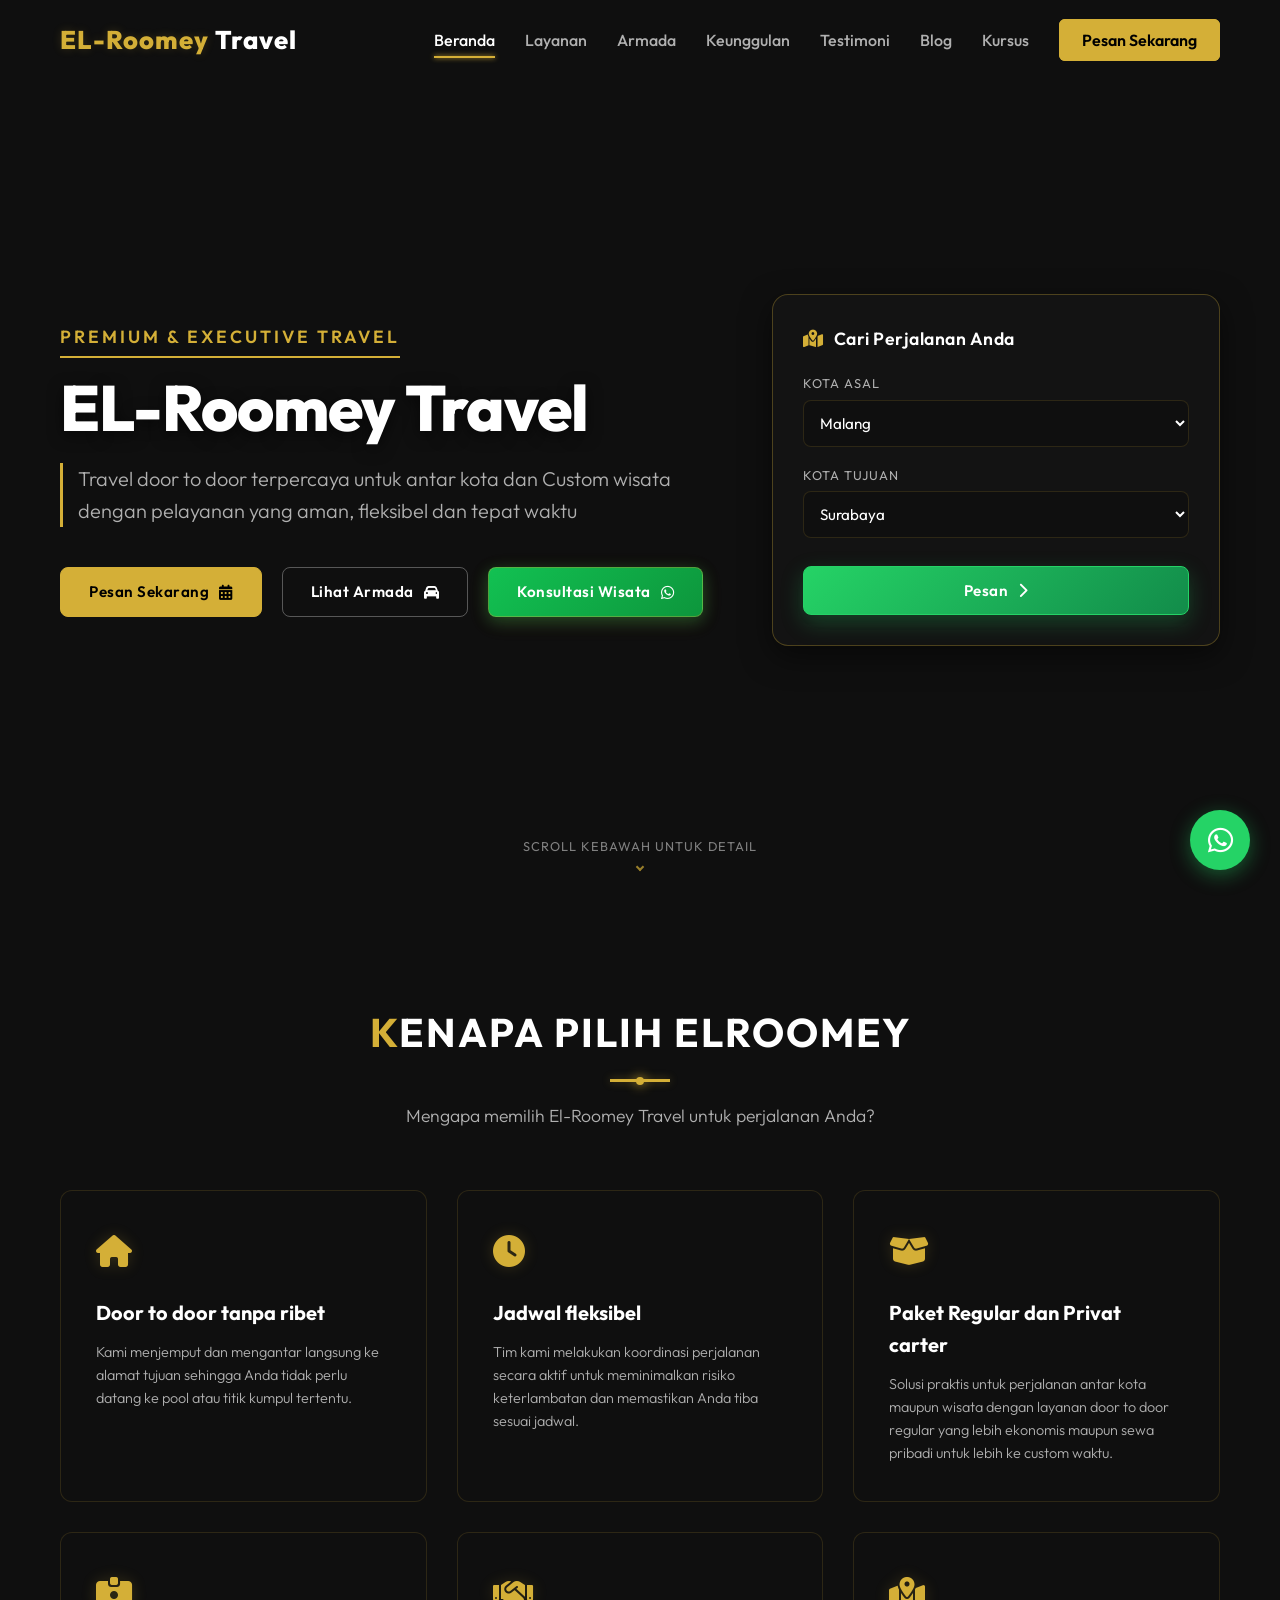
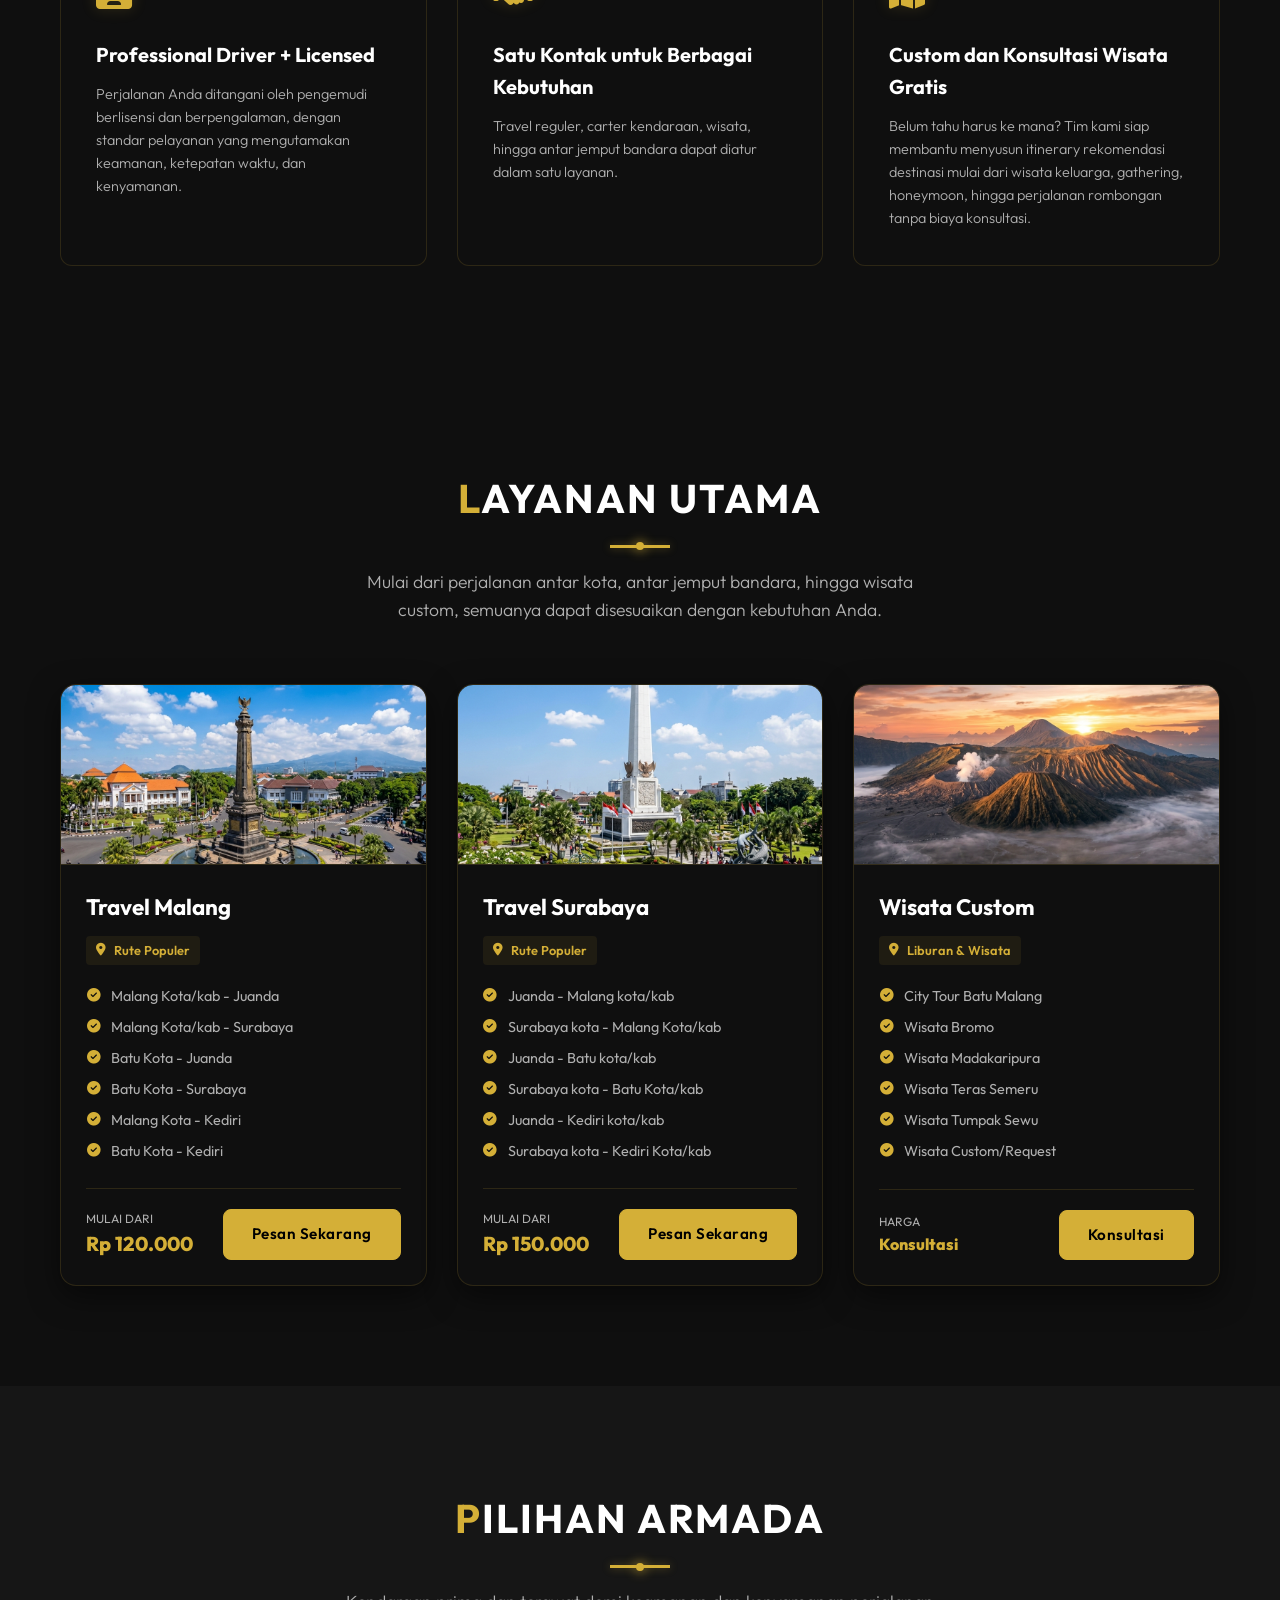
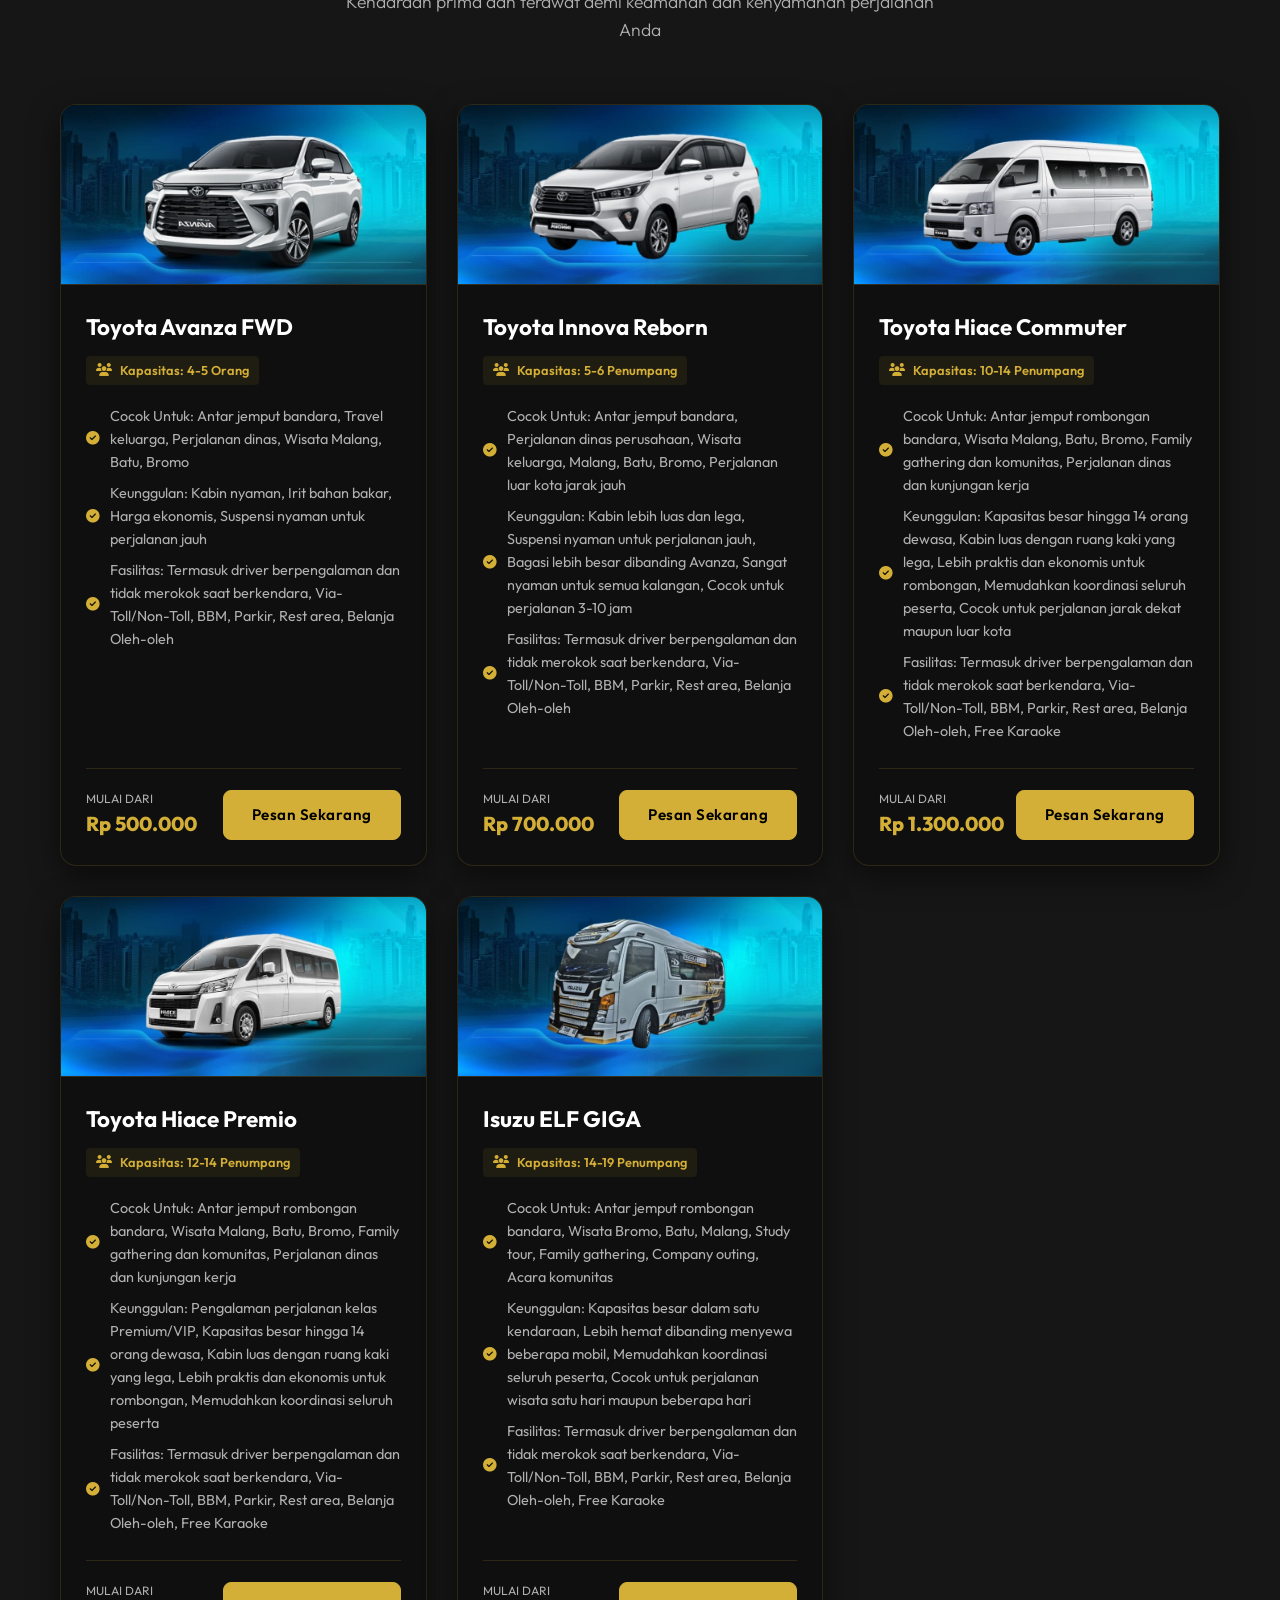
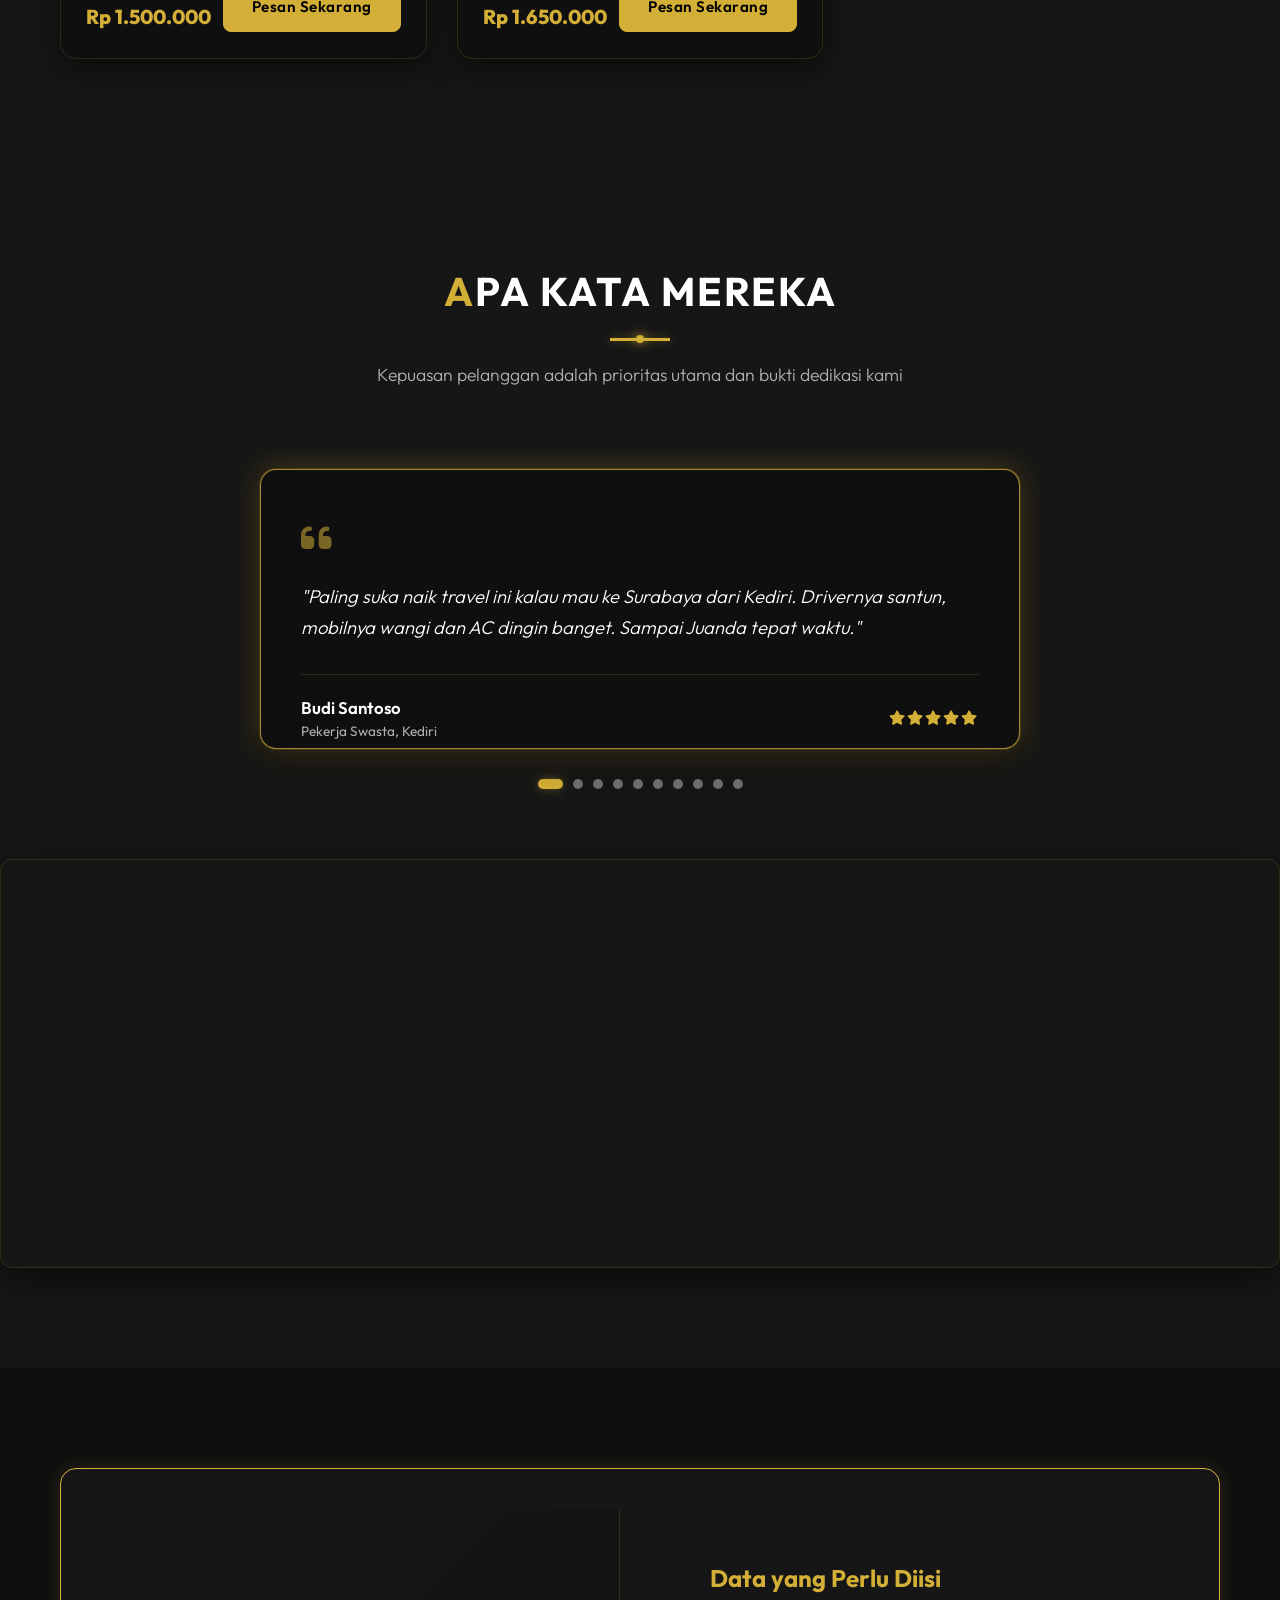
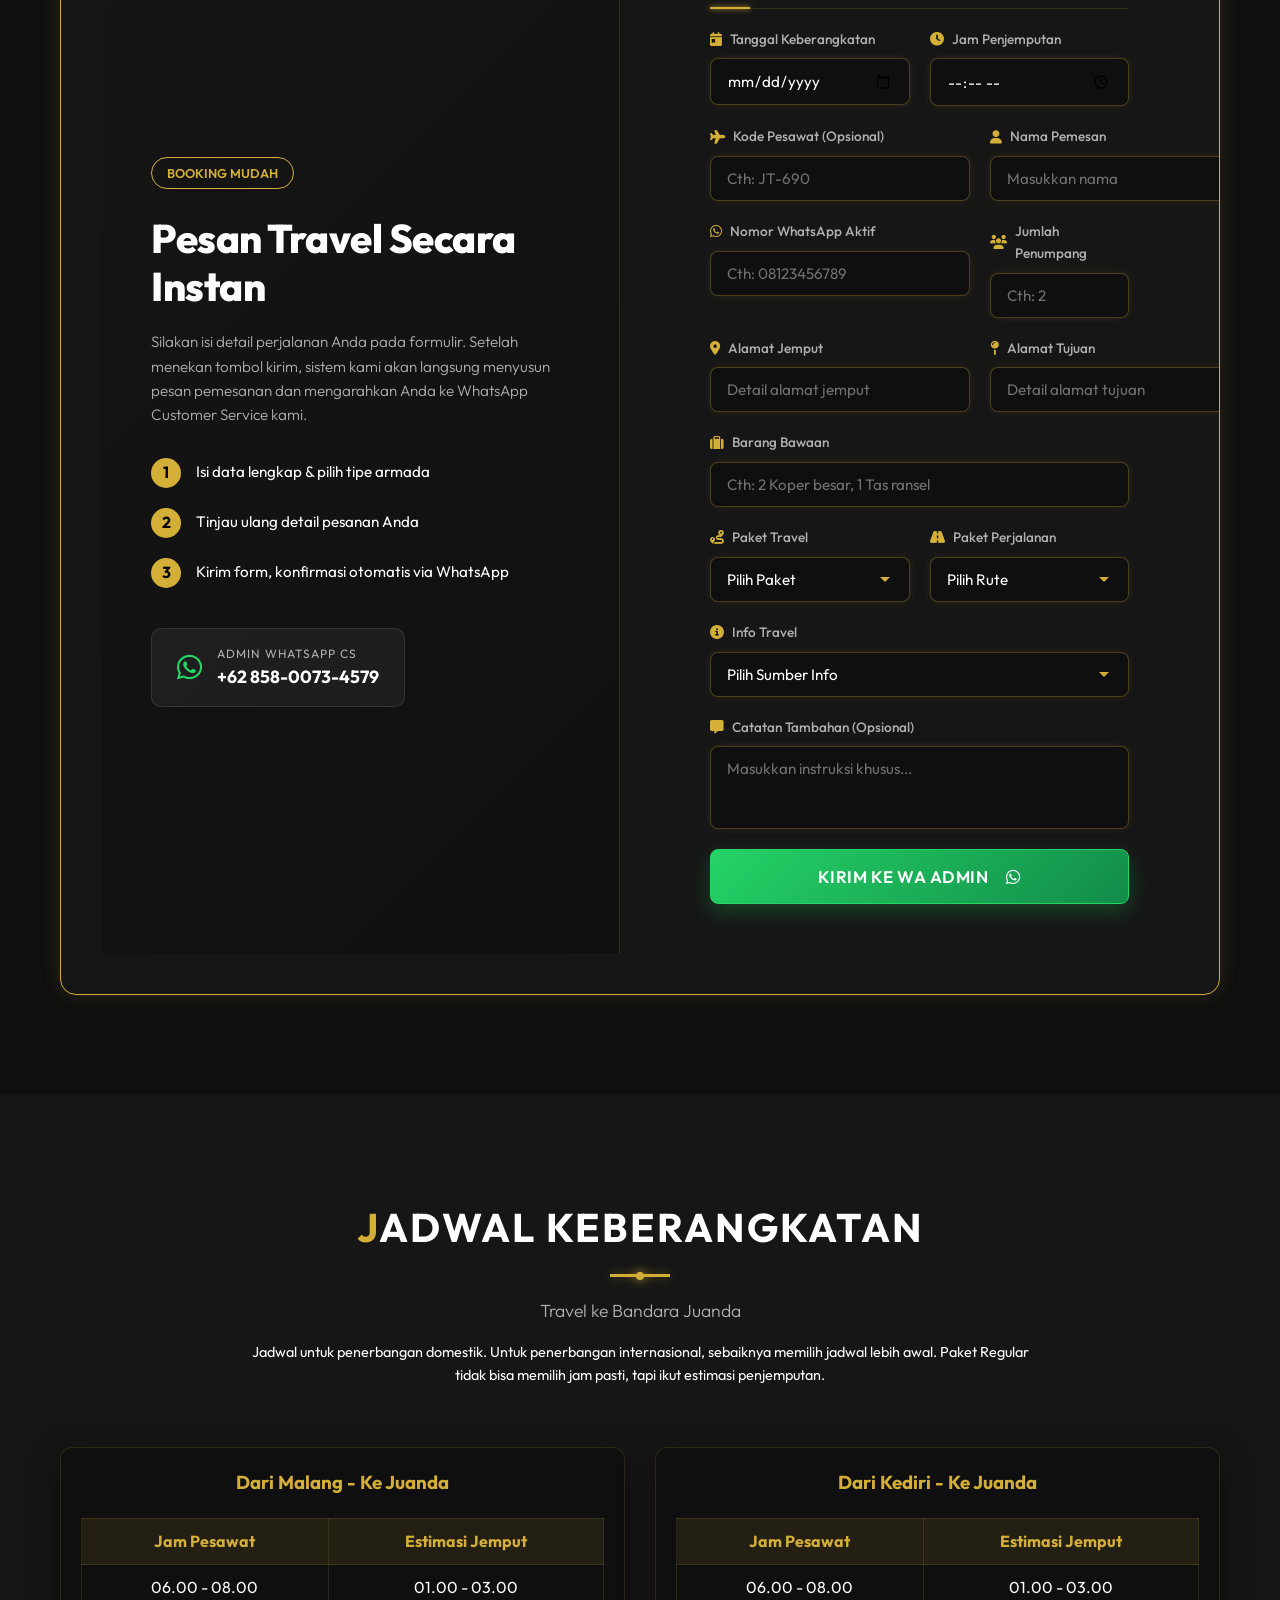
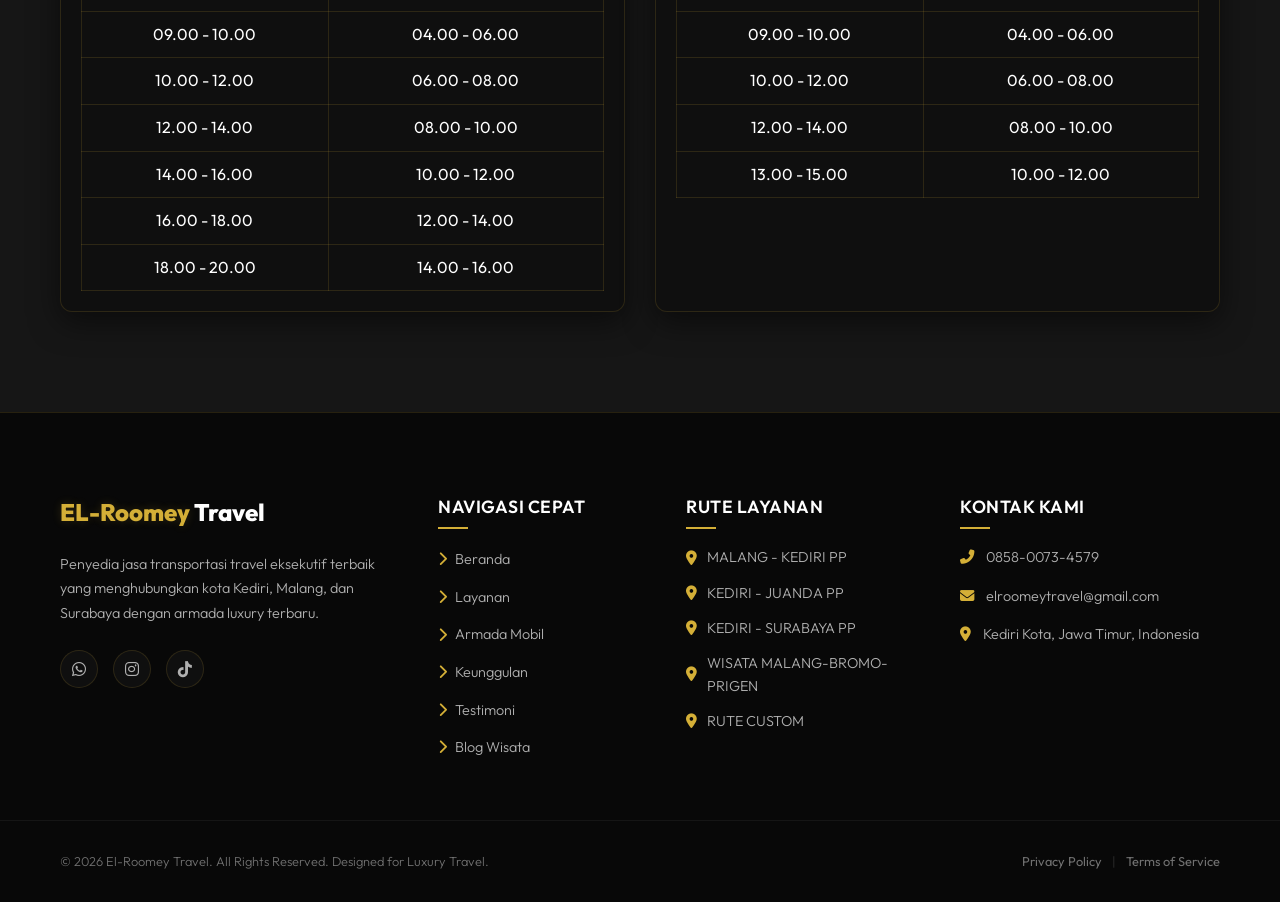
==== index.html @ a8b6bea2 "initial commit" ====
<!DOCTYPE html>
<html lang="id">
<head>
    <meta charset="UTF-8">
    <meta name="viewport" content="width=device-width, initial-scale=1.0">
    <title>El-Roomeny Travel - Agen Travel Premium Kediri, Malang, Surabaya</title>
    
    <!-- Meta SEO -->
    <meta name="description" content="ElRoomeny Travel menyediakan layanan travel eksekutif premium untuk rute Kediri, Malang, dan Surabaya. Armada bersih, driver ramah, tepat waktu, dan harga terjangkau.">
    <meta name="keywords" content="elroomeny travel, travel kediri malang, travel kediri surabaya, travel surabaya kediri, travel malang kediri, travel premium kediri, travel murah kediri">
    <meta name="author" content="ElRoomeny Travel">
    
    <!-- Open Graph for Social Media -->
    <meta property="og:title" content="ElRoomeny Travel - Travel Eksekutif Kediri • Malang • Surabaya">
    <meta property="og:description" content="Perjalanan nyaman dengan armada modern (Hiace, Innova, Avanza, Elf) bersama ElRoomeny Travel. Pesan tiket Anda sekarang secara instan via WhatsApp.">
    <meta property="og:image" content="assets/hero-bg.png">
    <meta property="og:type" content="website">

    <!-- Favicon -->
    <link rel="icon" type="image/jpeg" href="assets/Elroomey.jpg">

    <!-- Google Fonts: Outfit (Clean, Luxury, Geometric) -->
    <link rel="preconnect" href="https://fonts.googleapis.com">
    <link rel="preconnect" href="https://fonts.gstatic.com" crossorigin>
    <link href="https://fonts.googleapis.com/css2?family=Outfit:wght@300;400;500;600;700;800&display=swap" rel="stylesheet">

    <!-- Font Awesome Icons -->
    <link rel="stylesheet" href="https://cdnjs.cloudflare.com/ajax/libs/font-awesome/6.4.0/css/all.min.css">

    <!-- Stylesheets -->
    <link rel="stylesheet" href="style.css?v=20260602">
</head>
<body>

    <!-- NAVBAR -->
    <header class="navbar-header" id="navbar">
        <div class="container navbar-container">
            <a href="#" class="nav-logo" id="navLogo">
                <span class="logo-accent">EL-Roomey</span> <span class="logo-light">Travel</span>
            </a>
            
            <nav class="nav-menu" id="navMenu">
                <ul>
                    <li><a href="#beranda" class="nav-link active">Beranda</a></li>
                    <li><a href="#layanan" class="nav-link">Layanan</a></li>
                    <li><a href="#armada" class="nav-link">Armada</a></li>
                    <li><a href="#keunggulan" class="nav-link">Keunggulan</a></li>
                    <li><a href="#testimoni" class="nav-link">Testimoni</a></li>
                    <li><a href="blog.html" class="nav-link">Blog</a></li>
                    <li><a href="Kursus.html" class="nav-link">Kursus</a></li>
                    <li><a href="#pesan" class="btn-booking-nav">Pesan Sekarang</a></li>
                </ul>
            </nav>

            <button class="hamburger-btn" id="hamburgerBtn" aria-label="Toggle Menu">
                <span class="bar"></span>
                <span class="bar"></span>
                <span class="bar"></span>
            </button>
        </div>
    </header>

    <!-- HERO SECTION -->
    <section class="hero-section" id="beranda" style="background-image: linear-gradient(rgba(15, 15, 15, 0.75), rgba(15, 15, 15, 0.95)), url('assets/hero-bg.png');">
        <div class="container hero-container">
            <div class="hero-content">
                <h2 class="hero-tagline reveal-item">Premium & Executive Travel</h2>
                <h1 class="hero-title reveal-item">EL-Roomey Travel</h1>
                <p class="hero-subtitle reveal-item">Travel door to door terpercaya untuk antar kota dan Custom wisata dengan pelayanan yang aman, fleksibel dan tepat waktu </p>
                <div class="hero-buttons reveal-item">
                    <a href="#pesan" class="btn btn-gold btn-glow">Pesan Sekarang <i class="fas fa-calendar-alt"></i></a>
                    <a href="#armada" class="btn btn-outline">Lihat Armada <i class="fas fa-car"></i></a>
                    <a href="https://wa.me/6285800734579?text=Halo%20El-Roomey%20Travel,%20saya%20ingin%20konsultasi%20mengenai%20rencana%20perjalanan/wisata." target="_blank" class="btn btn-whatsapp-consult">Konsultasi Wisata <i class="fab fa-whatsapp"></i></a>
                </div>
            </div>
            
            <!-- Quick Booking Card for Luxury Look & Quick Action -->
            <div class="hero-quick-card reveal-item">
                <div class="quick-card-title">
                    <i class="fas fa-map-marked-alt text-gold"></i>
                    <span>Cari Perjalanan Anda</span>
                </div>
                <div class="quick-card-grid">
                    <div class="quick-field">
                        <label for="quickAsal">Kota Asal</label>
                        <select id="quickAsal" class="quick-input">
                            <option value="Kediri">Malang</option>
                            <option value="Surabaya">Surabaya</option>
                            <option value="Malang">Kediri</option>
                        </select>
                    </div>
                    <div class="quick-field">
                        <label for="quickTujuan">Kota Tujuan</label>
                        <select id="quickTujuan" class="quick-input">
                            <option value="Surabaya">Surabaya</option>
                            <option value="Kediri">Kediri</option>
                            <option value="Malang">Malang</option>
                        </select>
                    </div>
                    <button type="button" id="quickSearchBtn" class="btn btn-gold quick-btn">
                        <span>Pesan</span>
                        <i class="fas fa-chevron-right"></i>
                    </button>
                </div>
            </div>
        </div>
        <div class="hero-scroll-down">
            <span>Scroll kebawah untuk detail</span>
            <div class="scroll-arrow"></div>
        </div>
    </section>

    <!-- SECTION KENAPA PILIH ELROOMEY -->
    <section class="features-section section-padding" id="keunggulan">
        <div class="container">
            <div class="section-header">
                <h2 class="section-title">Kenapa Pilih Elroomey</h2>
                <div class="section-divider"></div>
                <p class="section-subtitle">Mengapa memilih El-Roomey Travel untuk perjalanan Anda?</p>
            </div>

            <div class="features-grid">
                <!-- Feature 1 -->
                <div class="feature-card reveal-item">
                    <div class="feature-icon">
                        <i class="fas fa-home"></i>
                    </div>
                    <h3 class="feature-title">Door to door tanpa ribet</h3>
                    <p class="feature-desc">Kami menjemput dan mengantar langsung ke alamat tujuan sehingga Anda tidak perlu datang ke pool atau titik kumpul tertentu.</p>
                </div>
                <!-- Feature 2 -->
                <div class="feature-card reveal-item">
                    <div class="feature-icon">
                        <i class="fas fa-clock"></i>
                    </div>
                    <h3 class="feature-title">Jadwal fleksibel</h3>
                    <p class="feature-desc">Tim kami melakukan koordinasi perjalanan secara aktif untuk meminimalkan risiko keterlambatan dan memastikan Anda tiba sesuai jadwal.</p>
                </div>
                <!-- Feature 3 -->
                <div class="feature-card reveal-item">
                    <div class="feature-icon">
                        <i class="fas fa-box-open"></i>
                    </div>
                    <h3 class="feature-title">Paket Regular dan Privat carter</h3>
                    <p class="feature-desc">Solusi praktis untuk perjalanan antar kota maupun wisata dengan layanan door to door regular yang lebih ekonomis maupun sewa pribadi untuk lebih ke custom waktu.</p>
                </div>
                <!-- Feature 4 -->
                <div class="feature-card reveal-item">
                    <div class="feature-icon">
                        <i class="fas fa-id-card-alt"></i>
                    </div>
                    <h3 class="feature-title">Professional Driver + Licensed</h3>
                    <p class="feature-desc">Perjalanan Anda ditangani oleh pengemudi berlisensi dan berpengalaman, dengan standar pelayanan yang mengutamakan keamanan, ketepatan waktu, dan kenyamanan.</p>
                </div>
                <!-- Feature 5 -->
                <div class="feature-card reveal-item">
                    <div class="feature-icon">
                        <i class="fas fa-handshake"></i>
                    </div>
                    <h3 class="feature-title">Satu Kontak untuk Berbagai Kebutuhan</h3>
                    <p class="feature-desc">Travel reguler, carter kendaraan, wisata, hingga antar jemput bandara dapat diatur dalam satu layanan.</p>
                </div>
                <!-- Feature 6 -->
                <div class="feature-card reveal-item">
                    <div class="feature-icon">
                        <i class="fas fa-map-marked-alt"></i>
                    </div>
                    <h3 class="feature-title">Custom dan Konsultasi Wisata Gratis</h3>
                    <p class="feature-desc">Belum tahu harus ke mana? Tim kami siap membantu menyusun itinerary rekomendasi destinasi mulai dari wisata keluarga, gathering, honeymoon, hingga perjalanan rombongan tanpa biaya konsultasi.</p>
                </div>
            </div>
        </div>
    </section>

    <!-- SECTION LAYANAN -->
    <section class="services-section section-padding" id="layanan">
        <div class="container">
            <div class="section-header">
                <h2 class="section-title">Layanan Utama</h2>
                <div class="section-divider"></div>
                <p class="section-subtitle">Mulai dari perjalanan antar kota, antar jemput bandara, hingga wisata custom, semuanya dapat disesuaikan dengan kebutuhan Anda.</p>
            </div>
            
            <div class="services-grid">
                <!-- Service Card 1 -->
                <div class="fleet-card reveal-item">
                    <div class="fleet-img-wrapper">
                        <img src="assets/tugu_malang.png" alt="Travel Malang" loading="lazy">
                    </div>
                    <div class="fleet-info">
                        <h3 class="fleet-name">Travel Malang</h3>
                        <span class="fleet-capacity">
                            <i class="fas fa-map-marker-alt"></i> Rute Populer
                        </span>
                        <div class="fleet-facilities">
                            <div class="facility-item"><i class="fas fa-check-circle"></i> <span>Malang Kota/kab - Juanda</span></div>
                            <div class="facility-item"><i class="fas fa-check-circle"></i> <span>Malang Kota/kab - Surabaya</span></div>
                            <div class="facility-item"><i class="fas fa-check-circle"></i> <span>Batu Kota - Juanda</span></div>
                            <div class="facility-item"><i class="fas fa-check-circle"></i> <span>Batu Kota - Surabaya</span></div>
                            <div class="facility-item"><i class="fas fa-check-circle"></i> <span>Malang Kota - Kediri</span></div>
                            <div class="facility-item"><i class="fas fa-check-circle"></i> <span>Batu Kota - Kediri</span></div>
                        </div>
                        <div class="fleet-footer">
                            <div class="fleet-price-box">
                                <span class="price-label">Mulai Dari</span>
                                <span class="fleet-price">Rp 120.000</span>
                            </div>
                            <a href="#pesan" onclick="selectRoute('Malang', 'Tujuan')" class="btn btn-gold btn-glow">Pesan Sekarang</a>
                        </div>
                    </div>
                </div>

                <!-- Service Card 2 -->
                <div class="fleet-card reveal-item">
                    <div class="fleet-img-wrapper">
                        <img src="assets/tugu_surabaya.png" alt="Travel Surabaya" loading="lazy">
                    </div>
                    <div class="fleet-info">
                        <h3 class="fleet-name">Travel Surabaya</h3>
                        <span class="fleet-capacity">
                            <i class="fas fa-map-marker-alt"></i> Rute Populer
                        </span>
                        <div class="fleet-facilities">
                            <div class="facility-item"><i class="fas fa-check-circle"></i> <span>Juanda - Malang kota/kab</span></div>
                            <div class="facility-item"><i class="fas fa-check-circle"></i> <span>Surabaya kota - Malang Kota/kab</span></div>
                            <div class="facility-item"><i class="fas fa-check-circle"></i> <span>Juanda - Batu kota/kab</span></div>
                            <div class="facility-item"><i class="fas fa-check-circle"></i> <span>Surabaya kota - Batu Kota/kab</span></div>
                            <div class="facility-item"><i class="fas fa-check-circle"></i> <span>Juanda - Kediri kota/kab</span></div>
                            <div class="facility-item"><i class="fas fa-check-circle"></i> <span>Surabaya kota - Kediri Kota/kab</span></div>
                        </div>
                        <div class="fleet-footer">
                            <div class="fleet-price-box">
                                <span class="price-label">Mulai Dari</span>
                                <span class="fleet-price">Rp 150.000</span>
                            </div>
                            <a href="#pesan" onclick="selectRoute('Surabaya', 'Tujuan')" class="btn btn-gold btn-glow">Pesan Sekarang</a>
                        </div>
                    </div>
                </div>

               
                <!-- Service Card 4 -->
                <div class="fleet-card reveal-item">
                    <div class="fleet-img-wrapper">
                        <img src="assets/bromo_wisata.png" alt="Wisata Custom" loading="lazy">
                    </div>
                    <div class="fleet-info">
                        <h3 class="fleet-name">Wisata Custom</h3>
                        <span class="fleet-capacity">
                            <i class="fas fa-map-marker-alt"></i> Liburan & Wisata
                        </span>
                        <div class="fleet-facilities">
                            <div class="facility-item"><i class="fas fa-check-circle"></i> <span>City Tour Batu Malang</span></div>
                            <div class="facility-item"><i class="fas fa-check-circle"></i> <span>Wisata Bromo</span></div>
                            <div class="facility-item"><i class="fas fa-check-circle"></i> <span>Wisata Madakaripura</span></div>
                            <div class="facility-item"><i class="fas fa-check-circle"></i> <span>Wisata Teras Semeru</span></div>
                            <div class="facility-item"><i class="fas fa-check-circle"></i> <span>Wisata Tumpak Sewu</span></div>
                            <div class="facility-item"><i class="fas fa-check-circle"></i> <span>Wisata Custom/Request</span></div>
                        </div>
                        <div class="fleet-footer">
                            <div class="fleet-price-box">
                                <span class="price-label">Harga</span>
                                <span class="fleet-price" style="font-size: 1rem;">Konsultasi</span>
                            </div>
                            <a href="#pesan" class="btn btn-gold btn-glow">Konsultasi</a>
                        </div>
                    </div>
                </div>
            </div>
        </div>
    </section>

    <!-- SECTION PILIHAN MOBIL (FLEET) -->
    <section class="fleet-section section-padding bg-darker" id="armada">
        <div class="container">
            <div class="section-header">
                <h2 class="section-title">Pilihan Armada</h2>
                <div class="section-divider"></div>
                <p class="section-subtitle">Kendaraan prima dan terawat demi keamanan dan kenyamanan perjalanan Anda</p>
            </div>

            <!-- Fleet Cards Container (dynamically loaded from JS) -->
            <div class="fleet-grid" id="fleetGrid">
                <!-- Skeleton Loading Placeholders (Replaced by JS) -->
                <div class="fleet-card skeleton">
                    <div class="fleet-img-wrapper skeleton-img"></div>
                    <div class="fleet-info">
                        <div class="skeleton-text title"></div>
                        <div class="skeleton-text line"></div>
                        <div class="skeleton-text line"></div>
                    </div>
                </div>
                <div class="fleet-card skeleton">
                    <div class="fleet-img-wrapper skeleton-img"></div>
                    <div class="fleet-info">
                        <div class="skeleton-text title"></div>
                        <div class="skeleton-text line"></div>
                        <div class="skeleton-text line"></div>
                    </div>
                </div>
                <div class="fleet-card skeleton">
                    <div class="fleet-img-wrapper skeleton-img"></div>
                    <div class="fleet-info">
                        <div class="skeleton-text title"></div>
                        <div class="skeleton-text line"></div>
                        <div class="skeleton-text line"></div>
                    </div>
                </div>
            </div>
        </div>
    </section>


    <!-- SECTION TESTIMONI -->
    <section class="testimonials-section section-padding bg-darker" id="testimoni">
        <div class="container">
            <div class="section-header">
                <h2 class="section-title">Apa Kata Mereka</h2>
                <div class="section-divider"></div>
                <p class="section-subtitle">Kepuasan pelanggan adalah prioritas utama dan bukti dedikasi kami</p>
            </div>

            <!-- Testimonials Carousel Slider -->
            <div class="testimonials-slider-container reveal-item">
                <div class="testimonials-slider" id="testimonialsSlider">
                    <!-- Testimonial Item 1 -->
                    <div class="testimonial-card active">
                        <div class="quote-icon"><i class="fas fa-quote-left"></i></div>
                        <p class="testimonial-text">"Paling suka naik travel ini kalau mau ke Surabaya dari Kediri. Drivernya santun, mobilnya wangi dan AC dingin banget. Sampai Juanda tepat waktu."</p>
                        <div class="testimonial-author">
                            <div class="author-info">
                                <h4 class="author-name">Budi Santoso</h4>
                                <p class="author-role">Pekerja Swasta, Kediri</p>
                            </div>
                            <div class="rating-stars"><i class="fas fa-star"></i><i class="fas fa-star"></i><i class="fas fa-star"></i><i class="fas fa-star"></i><i class="fas fa-star"></i></div>
                        </div>
                    </div>
                    <!-- Testimonial Item 2 -->
                    <div class="testimonial-card">
                        <div class="quote-icon"><i class="fas fa-quote-left"></i></div>
                        <p class="testimonial-text">"Innova Reborn-nya mewah banget. Serasa naik mobil pribadi. Pelayanan admin ramah dan jemput langsung depan rumah tanpa biaya tambahan yang ribet."</p>
                        <div class="testimonial-author">
                            <div class="author-info">
                                <h4 class="author-name">Indah Lestari</h4>
                                <p class="author-role">Mahasiswi, Malang</p>
                            </div>
                            <div class="rating-stars"><i class="fas fa-star"></i><i class="fas fa-star"></i><i class="fas fa-star"></i><i class="fas fa-star"></i><i class="fas fa-star"></i></div>
                        </div>
                    </div>
                    <!-- Testimonial Item 3 -->
                    <div class="testimonial-card">
                        <div class="quote-icon"><i class="fas fa-quote-left"></i></div>
                        <p class="testimonial-text">"Sangat direkomendasikan untuk travel keluarga. Hiace bersih sekali dan kabinnya sangat lega. Harga bersahabat untuk rute Surabaya - Kediri."</p>
                        <div class="testimonial-author">
                            <div class="author-info">
                                <h4 class="author-name">Ahmad Rian</h4>
                                <p class="author-role">Wiraswasta, Surabaya</p>
                            </div>
                            <div class="rating-stars"><i class="fas fa-star"></i><i class="fas fa-star"></i><i class="fas fa-star"></i><i class="fas fa-star"></i><i class="fas fa-star-half-alt"></i></div>
                        </div>
                    </div>
                    <!-- Testimonial Item 4 -->
                    <div class="testimonial-card">
                        <div class="quote-icon"><i class="fas fa-quote-left"></i></div>
                        <p class="testimonial-text">"Booking gampang banget lewat WhatsApp. Adminnya fast response dan solutif waktu saya tanya soal jadwal penerbangan pagi di Juanda."</p>
                        <div class="testimonial-author">
                            <div class="author-info">
                                <h4 class="author-name">Siti Aminah</h4>
                                <p class="author-role">Ibu Rumah Tangga, Kediri</p>
                            </div>
                            <div class="rating-stars"><i class="fas fa-star"></i><i class="fas fa-star"></i><i class="fas fa-star"></i><i class="fas fa-star"></i><i class="fas fa-star"></i></div>
                        </div>
                    </div>
                    <!-- Testimonial Item 5 -->
                    <div class="testimonial-card">
                        <div class="quote-icon"><i class="fas fa-quote-left"></i></div>
                        <p class="testimonial-text">"Paket carter PP ke Malang sangat memuaskan. Driver tau jalan alternatif jadi ngga kena macet parah. Mobil juga bersih pas dijemput."</p>
                        <div class="testimonial-author">
                            <div class="author-info">
                                <h4 class="author-name">Kel. Kusuma</h4>
                                <p class="author-role">Wisatawan, Jakarta</p>
                            </div>
                            <div class="rating-stars"><i class="fas fa-star"></i><i class="fas fa-star"></i><i class="fas fa-star"></i><i class="fas fa-star"></i><i class="fas fa-star"></i></div>
                        </div>
                    </div>
                    <!-- Testimonial Item 6 -->
                    <div class="testimonial-card">
                        <div class="quote-icon"><i class="fas fa-quote-left"></i></div>
                        <p class="testimonial-text">"Udah langganan tiap minggu rute Malang-Surabaya. Sejauh ini layanannya konsisten bagus, harganya juga masuk akal buat fasilitas sekelas ini."</p>
                        <div class="testimonial-author">
                            <div class="author-info">
                                <h4 class="author-name">Rizky Pratama</h4>
                                <p class="author-role">Karyawan, Surabaya</p>
                            </div>
                            <div class="rating-stars"><i class="fas fa-star"></i><i class="fas fa-star"></i><i class="fas fa-star"></i><i class="fas fa-star"></i><i class="fas fa-star-half-alt"></i></div>
                        </div>
                    </div>
                    <!-- Testimonial Item 7 -->
                    <div class="testimonial-card">
                        <div class="quote-icon"><i class="fas fa-quote-left"></i></div>
                        <p class="testimonial-text">"Pernah ketinggalan barang di mobil, admin langsung hubungin dan balikin utuh. Kepercayaan itu nomor satu dan Elroomey ngebuktiin itu."</p>
                        <div class="testimonial-author">
                            <div class="author-info">
                                <h4 class="author-name">Dewi Sartika</h4>
                                <p class="author-role">Dosen, Malang</p>
                            </div>
                            <div class="rating-stars"><i class="fas fa-star"></i><i class="fas fa-star"></i><i class="fas fa-star"></i><i class="fas fa-star"></i><i class="fas fa-star"></i></div>
                        </div>
                    </div>
                    <!-- Testimonial Item 8 -->
                    <div class="testimonial-card">
                        <div class="quote-icon"><i class="fas fa-quote-left"></i></div>
                        <p class="testimonial-text">"Perjalanan bisnis jadi lancar pakai Elf Giga. Kursi luas, lega, rombongan kantor bisa istirahat tenang selama di jalan. Recommended!"</p>
                        <div class="testimonial-author">
                            <div class="author-info">
                                <h4 class="author-name">Bpk. Hendro</h4>
                                <p class="author-role">Manajer, Surabaya</p>
                            </div>
                            <div class="rating-stars"><i class="fas fa-star"></i><i class="fas fa-star"></i><i class="fas fa-star"></i><i class="fas fa-star"></i><i class="fas fa-star"></i></div>
                        </div>
                    </div>
                    <!-- Testimonial Item 9 -->
                    <div class="testimonial-card">
                        <div class="quote-icon"><i class="fas fa-quote-left"></i></div>
                        <p class="testimonial-text">"Rekomendasi dari temen ternyata beneran bagus. Jemputnya on-time, driver ngga ngebut ugal-ugalan. Next time pasti pakai jasa ini lagi."</p>
                        <div class="testimonial-author">
                            <div class="author-info">
                                <h4 class="author-name">Fajar Nugroho</h4>
                                <p class="author-role">Mahasiswa, Kediri</p>
                            </div>
                            <div class="rating-stars"><i class="fas fa-star"></i><i class="fas fa-star"></i><i class="fas fa-star"></i><i class="fas fa-star"></i><i class="fas fa-star"></i></div>
                        </div>
                    </div>
                    <!-- Testimonial Item 10 -->
                    <div class="testimonial-card">
                        <div class="quote-icon"><i class="fas fa-quote-left"></i></div>
                        <p class="testimonial-text">"Bantu banget buat saya yang bawa banyak koper. Drivernya inisiatif bantuin angkat koper sampai depan pintu. Terima kasih banyak!"</p>
                        <div class="testimonial-author">
                            <div class="author-info">
                                <h4 class="author-name">Nia Ramadhani</h4>
                                <p class="author-role">Wiraswasta, Malang</p>
                            </div>
                            <div class="rating-stars"><i class="fas fa-star"></i><i class="fas fa-star"></i><i class="fas fa-star"></i><i class="fas fa-star"></i><i class="fas fa-star"></i></div>
                        </div>
                    </div>
                </div>

                <!-- Navigation Dots -->
                <div class="slider-dots" id="sliderDots">
                    <span class="dot active" data-slide="0"></span>
                    <span class="dot" data-slide="1"></span>
                    <span class="dot" data-slide="2"></span>
                    <span class="dot" data-slide="3"></span>
                    <span class="dot" data-slide="4"></span>
                    <span class="dot" data-slide="5"></span>
                    <span class="dot" data-slide="6"></span>
                    <span class="dot" data-slide="7"></span>
                    <span class="dot" data-slide="8"></span>
                    <span class="dot" data-slide="9"></span>
                </div>
            </div>
            </div>

            <!-- Google Map -->
            <div class="google-map-container reveal-item" style="border-radius: 12px; overflow: hidden; box-shadow: var(--card-shadow); border: 1px solid var(--border-color); margin-top: 50px;">
                <iframe src="https://www.google.com/maps/embed?pb=!1m18!1m12!1m3!1d3953.352995614982!2d112.17647897500466!3d-7.752333392266518!2m3!1f0!2f0!3f0!3m2!1i1024!2i768!4f13.1!3m3!1m2!1s0x6a6c2500e1ef0915%3A0xa530efd924a9384c!2sElroomey%20Travel%20%7C%20Malang%20-%20Juanda%20Surabaya%20-%20Kediri!5e0!3m2!1sid!2sid!4v1780326493610!5m2!1sid!2sid" width="100%" height="400" style="border:0;" allowfullscreen="" loading="lazy" referrerpolicy="no-referrer-when-downgrade"></iframe>
            </div>
        </div>
    </section>

    <!-- SECTION FORM PEMESANAN -->
    <section class="booking-section section-padding" id="pesan">
        <div class="container">
            <div class="booking-wrapper reveal-item" style="display: grid; grid-template-columns: repeat(auto-fit, minmax(300px, 1fr)); gap: 40px; background: var(--bg-secondary); border: 1px solid var(--gold); border-radius: 16px; padding: 40px; box-shadow: 0 0 20px rgba(212, 175, 55, 0.15);">
                <div class="booking-info-panel">
                    <div class="info-panel-content">
                        <span style="font-size: 0.8rem; font-weight: 600; color: var(--gold); border: 1px solid var(--gold); padding: 5px 15px; border-radius: 20px; text-transform: uppercase; margin-bottom: 25px; display: inline-block;">Booking Mudah</span>
                        <h2 style="font-size: 2.5rem; margin-bottom: 20px; color: #fff; line-height: 1.2;">Pesan Travel Secara<br>Instan</h2>
                        <p style="margin-bottom: 30px; color: var(--text-secondary); line-height: 1.6; font-size: 0.95rem;">Silakan isi detail perjalanan Anda pada formulir. Setelah menekan tombol kirim, sistem kami akan langsung menyusun pesan pemesanan dan mengarahkan Anda ke WhatsApp Customer Service kami.</p>
                        
                        <ul style="color: var(--text-primary); list-style: none; padding-left: 0; margin-bottom: 40px; display: flex; flex-direction: column; gap: 20px;">
                            <li style="display: flex; align-items: center; gap: 15px;">
                                <span style="background-color: var(--gold); color: #000; width: 30px; height: 30px; border-radius: 50%; display: flex; align-items: center; justify-content: center; font-weight: bold; flex-shrink: 0;">1</span>
                                <span style="font-size: 0.95rem;">Isi data lengkap & pilih tipe armada</span>
                            </li>
                            <li style="display: flex; align-items: center; gap: 15px;">
                                <span style="background-color: var(--gold); color: #000; width: 30px; height: 30px; border-radius: 50%; display: flex; align-items: center; justify-content: center; font-weight: bold; flex-shrink: 0;">2</span>
                                <span style="font-size: 0.95rem;">Tinjau ulang detail pesanan Anda</span>
                            </li>
                            <li style="display: flex; align-items: center; gap: 15px;">
                                <span style="background-color: var(--gold); color: #000; width: 30px; height: 30px; border-radius: 50%; display: flex; align-items: center; justify-content: center; font-weight: bold; flex-shrink: 0;">3</span>
                                <span style="font-size: 0.95rem;">Kirim form, konfirmasi otomatis via WhatsApp</span>
                            </li>
                        </ul>
                        
                        <div style="display: inline-flex; align-items: center; gap: 15px; padding: 15px 25px; border: 1px solid rgba(255, 255, 255, 0.1); border-radius: 10px; background-color: rgba(255, 255, 255, 0.05);">
                            <i class="fab fa-whatsapp" style="font-size: 1.8rem; color: #25D366;"></i>
                            <div style="display: flex; flex-direction: column;">
                                <span style="font-size: 0.75rem; color: var(--text-secondary); text-transform: uppercase; letter-spacing: 1px;">Admin WhatsApp CS</span>
                                <span style="font-size: 1.1rem; font-weight: 700; color: #fff;">+62 858-0073-4579</span>
                            </div>
                        </div>
                    </div>
                </div>

                <div class="booking-form-panel">
                    <form id="bookingForm" class="booking-form">
                        <h3 class="form-title" style="margin-bottom: 20px; color: var(--gold); font-size: 1.5rem;">Data yang Perlu Diisi</h3>
                        
                        <div class="form-group-row">
                            <div class="form-group">
                                <label for="tanggal"><i class="fas fa-calendar-day text-gold"></i> Tanggal Keberangkatan</label>
                                <input type="date" id="tanggal" required class="form-input">
                            </div>
                            <div class="form-group">
                                <label for="jam"><i class="fas fa-clock text-gold"></i> Jam Penjemputan</label>
                                <input type="time" id="jam" required class="form-input">
                            </div>
                        </div>

                        <div class="form-group-row">
                            <div class="form-group">
                                <label for="kodePesawat"><i class="fas fa-plane text-gold"></i> Kode Pesawat (Opsional)</label>
                                <input type="text" id="kodePesawat" placeholder="Cth: JT-690" class="form-input">
                            </div>
                            <div class="form-group">
                                <label for="nama"><i class="fas fa-user text-gold"></i> Nama Pemesan</label>
                                <input type="text" id="nama" placeholder="Masukkan nama" required class="form-input">
                            </div>
                        </div>

                        <div class="form-group-row">
                            <div class="form-group">
                                <label for="noWa"><i class="fab fa-whatsapp text-gold"></i> Nomor WhatsApp Aktif</label>
                                <input type="tel" id="noWa" placeholder="Cth: 08123456789" required class="form-input">
                            </div>
                            <div class="form-group">
                                <label for="jumlah"><i class="fas fa-users text-gold"></i> Jumlah Penumpang</label>
                                <input type="number" id="jumlah" min="1" max="20" placeholder="Cth: 2" required class="form-input">
                            </div>
                        </div>

                        <div class="form-group-row">
                            <div class="form-group">
                                <label for="jemput"><i class="fas fa-map-marker-alt text-gold"></i> Alamat Jemput</label>
                                <input type="text" id="jemput" placeholder="Detail alamat jemput" required class="form-input">
                            </div>
                            <div class="form-group">
                                <label for="tujuan"><i class="fas fa-map-pin text-gold"></i> Alamat Tujuan</label>
                                <input type="text" id="tujuan" placeholder="Detail alamat tujuan" required class="form-input">
                            </div>
                        </div>

                        <div class="form-group">
                            <label for="barang"><i class="fas fa-suitcase text-gold"></i> Barang Bawaan</label>
                            <input type="text" id="barang" placeholder="Cth: 2 Koper besar, 1 Tas ransel" required class="form-input">
                        </div>

                        <div class="form-group-row">
                            <div class="form-group">
                                <label for="paketTravel"><i class="fas fa-route text-gold"></i> Paket Travel</label>
                                <select id="paketTravel" class="form-input form-select" required>
                                    <option value="" disabled selected>Pilih Paket</option>
                                    <option value="Regular Gabung">Regular Gabung</option>
                                    <option value="Carter Drop">Carter Drop</option>
                                    <option value="Carter PP">Carter PP</option>
                                    <option value="Carter Wisata">Carter Wisata</option>
                                </select>
                            </div>
                            <div class="form-group">
                                <label for="paketJalan"><i class="fas fa-road text-gold"></i> Paket Perjalanan</label>
                                <select id="paketJalan" class="form-input form-select" required>
                                    <option value="" disabled selected>Pilih Rute</option>
                                    <option value="Via Toll">Via Toll</option>
                                    <option value="Via Toll Juanda">Via Toll Patungan</option>
                                    <option value="Nontoll">Nontoll</option>
                                </select>
                            </div>
                        </div>

                        <div class="form-group">
                            <label for="infoTravel"><i class="fas fa-circle-info text-gold"></i> Info Travel</label>
                            <select id="infoTravel" class="form-input form-select" required>
                                <option value="" disabled selected>Pilih Sumber Info</option>
                                <option value="TikTok">TikTok</option>
                                <option value="IG">IG</option>
                                <option value="FB">FB</option>
                                <option value="Rekomendasi">Rekomendasi</option>
                                <option value="Google Map">Google Map</option>
                                <option value="Website">Website</option>
                            </select>
                        </div>

                        <div class="form-group">
                            <label for="catatan"><i class="fas fa-comment-alt text-gold"></i> Catatan Tambahan (Opsional)</label>
                            <textarea id="catatan" rows="3" placeholder="Masukkan instruksi khusus..." class="form-input form-textarea"></textarea>
                        </div>

                        <button type="submit" id="waBookingBtn" class="btn btn-gold btn-block btn-large" style="text-align: center;">
                            KIRIM KE WA ADMIN <i class="fab fa-whatsapp" style="margin-left: 8px;"></i>
                        </button>
                    </form>
                </div>
            </div>
        </div>
    </section>

    <!-- SECTION JADWAL -->
    <section class="schedule-section section-padding bg-darker" id="jadwal">
        <div class="container">
            <div class="section-header">
                <h2 class="section-title">Jadwal Keberangkatan</h2>
                <div class="section-divider"></div>
                <p class="section-subtitle">Travel ke Bandara Juanda</p>
                <p class="text-muted" style="margin-top: 15px; font-size: 0.9rem; max-width: 800px; margin-left: auto; margin-right: auto;">
                    Jadwal untuk penerbangan domestik. Untuk penerbangan internasional, sebaiknya memilih jadwal lebih awal. Paket Regular tidak bisa memilih jam pasti, tapi ikut estimasi penjemputan.
                </p>
            </div>
            
            <div class="schedule-grid" style="display: grid; grid-template-columns: repeat(auto-fit, minmax(300px, 1fr)); gap: 30px;">
                <div class="schedule-card" style="background: var(--bg-primary); padding: 20px; border-radius: 12px; border: 1px solid var(--border-color); box-shadow: var(--card-shadow);">
                    <h3 style="text-align: center; margin-bottom: 20px; color: var(--gold);">Dari Malang - Ke Juanda</h3>
                    <table style="width: 100%; border-collapse: collapse; text-align: center;">
                        <thead>
                            <tr style="background: rgba(212, 175, 55, 0.1);">
                                <th style="padding: 10px; border: 1px solid var(--border-color); color: var(--gold);">Jam Pesawat</th>
                                <th style="padding: 10px; border: 1px solid var(--border-color); color: var(--gold);">Estimasi Jemput</th>
                            </tr>
                        </thead>
                        <tbody>
                            <tr><td style="padding: 10px; border: 1px solid var(--border-color);">06.00 - 08.00</td><td style="padding: 10px; border: 1px solid var(--border-color);">01.00 - 03.00</td></tr>
                            <tr><td style="padding: 10px; border: 1px solid var(--border-color);">09.00 - 10.00</td><td style="padding: 10px; border: 1px solid var(--border-color);">04.00 - 06.00</td></tr>
                            <tr><td style="padding: 10px; border: 1px solid var(--border-color);">10.00 - 12.00</td><td style="padding: 10px; border: 1px solid var(--border-color);">06.00 - 08.00</td></tr>
                            <tr><td style="padding: 10px; border: 1px solid var(--border-color);">12.00 - 14.00</td><td style="padding: 10px; border: 1px solid var(--border-color);">08.00 - 10.00</td></tr>
                            <tr><td style="padding: 10px; border: 1px solid var(--border-color);">14.00 - 16.00</td><td style="padding: 10px; border: 1px solid var(--border-color);">10.00 - 12.00</td></tr>
                            <tr><td style="padding: 10px; border: 1px solid var(--border-color);">16.00 - 18.00</td><td style="padding: 10px; border: 1px solid var(--border-color);">12.00 - 14.00</td></tr>
                            <tr><td style="padding: 10px; border: 1px solid var(--border-color);">18.00 - 20.00</td><td style="padding: 10px; border: 1px solid var(--border-color);">14.00 - 16.00</td></tr>
                        </tbody>
                    </table>
                </div>

                <div class="schedule-card" style="background: var(--bg-primary); padding: 20px; border-radius: 12px; border: 1px solid var(--border-color); box-shadow: var(--card-shadow);">
                    <h3 style="text-align: center; margin-bottom: 20px; color: var(--gold);">Dari Kediri - Ke Juanda</h3>
                    <table style="width: 100%; border-collapse: collapse; text-align: center;">
                        <thead>
                            <tr style="background: rgba(212, 175, 55, 0.1);">
                                <th style="padding: 10px; border: 1px solid var(--border-color); color: var(--gold);">Jam Pesawat</th>
                                <th style="padding: 10px; border: 1px solid var(--border-color); color: var(--gold);">Estimasi Jemput</th>
                            </tr>
                        </thead>
                        <tbody>
                            <tr><td style="padding: 10px; border: 1px solid var(--border-color);">06.00 - 08.00</td><td style="padding: 10px; border: 1px solid var(--border-color);">01.00 - 03.00</td></tr>
                            <tr><td style="padding: 10px; border: 1px solid var(--border-color);">09.00 - 10.00</td><td style="padding: 10px; border: 1px solid var(--border-color);">04.00 - 06.00</td></tr>
                            <tr><td style="padding: 10px; border: 1px solid var(--border-color);">10.00 - 12.00</td><td style="padding: 10px; border: 1px solid var(--border-color);">06.00 - 08.00</td></tr>
                            <tr><td style="padding: 10px; border: 1px solid var(--border-color);">12.00 - 14.00</td><td style="padding: 10px; border: 1px solid var(--border-color);">08.00 - 10.00</td></tr>
                            <tr><td style="padding: 10px; border: 1px solid var(--border-color);">13.00 - 15.00</td><td style="padding: 10px; border: 1px solid var(--border-color);">10.00 - 12.00</td></tr>
                        </tbody>
                    </table>
                </div>
            </div>
        </div>
    </section>

    <!-- FOOTER -->
    <footer class="footer-section">
        <div class="container footer-container">
            <div class="footer-col footer-about">
                <a href="#" class="footer-logo">
                    <span class="logo-accent">EL-Roomey</span> <span class="logo-light">Travel</span>
                </a>
                <p class="footer-desc">Penyedia jasa transportasi travel eksekutif terbaik yang menghubungkan kota Kediri, Malang, dan Surabaya dengan armada luxury terbaru.</p>
                <div class="footer-socials">
                    <a href="https://wa.me/6285800734579" class="social-icon" target="_blank" aria-label="WhatsApp"><i class="fab fa-whatsapp"></i></a>
                    <a href="https://www.instagram.com/travelmalang_sby/" class="social-icon" target="_blank" aria-label="Instagram"><i class="fab fa-instagram"></i></a>
                    <a href="https://www.tiktok.com/@elroomey_travel" class="social-icon" target="_blank" aria-label="TikTok"><i class="fab fa-tiktok"></i></a>
                </div>
            </div>

            <div class="footer-col footer-links">
                <h4 class="footer-col-title">Navigasi Cepat</h4>
                <ul>
                    <li><a href="#beranda"><i class="fas fa-chevron-right text-gold"></i> Beranda</a></li>
                    <li><a href="#layanan"><i class="fas fa-chevron-right text-gold"></i> Layanan</a></li>
                    <li><a href="#armada"><i class="fas fa-chevron-right text-gold"></i> Armada Mobil</a></li>
                    <li><a href="#keunggulan"><i class="fas fa-chevron-right text-gold"></i> Keunggulan</a></li>
                    <li><a href="#testimoni"><i class="fas fa-chevron-right text-gold"></i> Testimoni</a></li>
                    <li><a href="blog.html"><i class="fas fa-chevron-right text-gold"></i> Blog Wisata</a></li>
                </ul>
            </div>

            <div class="footer-col footer-routes">
                <h4 class="footer-col-title">Rute Layanan</h4>
                <ul>
                    <li><span><i class="fas fa-map-marker-alt text-gold"></i> MALANG - KEDIRI PP</span></li>
                    <li><span><i class="fas fa-map-marker-alt text-gold"></i> KEDIRI - JUANDA PP</span></li>
                    <li><span><i class="fas fa-map-marker-alt text-gold"></i> KEDIRI - SURABAYA PP</span></li>
                    <li><span><i class="fas fa-map-marker-alt text-gold"></i> WISATA MALANG-BROMO-PRIGEN</span></li>
                    <li><span><i class="fas fa-map-marker-alt text-gold"></i> RUTE CUSTOM</span></li>
                </ul>
            </div>

            <div class="footer-col footer-contact">
                <h4 class="footer-col-title">Kontak Kami</h4>
                <ul class="contact-details">
                    <li>
                        <i class="fas fa-phone-alt text-gold"></i>
                        <span>0858-0073-4579</span>
                    </li>
                    <li>
                        <i class="fas fa-envelope text-gold"></i>
                        <span>elroomeytravel@gmail.com</span>
                    </li>
                    <li>
                        <i class="fas fa-map-marker-alt text-gold"></i>
                        <span>Kediri Kota, Jawa Timur, Indonesia</span>
                    </li>
                </ul>
            </div>
        </div>

        <div class="footer-bottom">
            <div class="container footer-bottom-container">
                <p class="copyright">&copy; 2026 El-Roomey Travel. All Rights Reserved. Designed for Luxury Travel.</p>
                <div class="footer-legal">
                    <a href="#">Privacy Policy</a>
                    <span class="divider">|</span>
                    <a href="#">Terms of Service</a>
                </div>
            </div>
        </div>
    </footer>

    <!-- FLOATING WHATSAPP BUTTON -->
    <a href="https://wa.me/6285800734579" class="whatsapp-floating-btn" id="waFloatingBtn" target="_blank" aria-label="Chat WhatsApp Admin">
        <i class="fab fa-whatsapp"></i>
        <span class="floating-tooltip">Butuh bantuan? Chat kami</span>
    </a>

    <!-- Scripts -->
    <script src="script.js"></script>
</body>
</html>
---- style.css ----
/* ==========================================================================
   CSS Luxury Design System for ElRoomeny Travel
   Theme: Dark Premium Luxury (#0f0f0f, #d4af37, #ffffff)
   ========================================================================== */

/* --- CSS VARIABLES & THEMING --- */
:root {
    --bg-primary: #0f0f0f;
    --bg-secondary: #161616;
    --bg-tertiary: #1f1f1f;
    
    --gold: #d4af37;
    --gold-rgb: 212, 175, 55;
    --gold-glow: rgba(212, 175, 55, 0.4);
    --gold-hover: #ffdf7a;
    
    --text-primary: #ffffff;
    --text-secondary: #b0b0b0;
    --text-muted: #707070;
    
    --border-color: rgba(212, 175, 55, 0.15);
    --border-color-glow: rgba(212, 175, 55, 0.3);
    
    --transition-fast: 0.2s cubic-bezier(0.4, 0, 0.2, 1);
    --transition-smooth: 0.4s cubic-bezier(0.4, 0, 0.2, 1);
    --transition-slow: 0.8s cubic-bezier(0.4, 0, 0.2, 1);
    
    --font-primary: 'Outfit', sans-serif;
    --card-shadow: 0 10px 30px rgba(0, 0, 0, 0.5);
    --gold-shadow: 0 5px 20px rgba(212, 175, 55, 0.15);
}

/* --- RESET & BASE STYLES --- */
* {
    margin: 0;
    padding: 0;
    box-sizing: border-box;
}

html {
    scroll-behavior: smooth;
    font-size: 16px;
    background-color: var(--bg-primary);
}

body {
    font-family: var(--font-primary);
    background-color: var(--bg-primary);
    color: var(--text-primary);
    line-height: 1.6;
    overflow-x: hidden;
}

ul {
    list-style: none;
}

a {
    text-decoration: none;
    color: inherit;
    transition: var(--transition-fast);
}

img {
    max-width: 100%;
    height: auto;
    display: block;
}

input, select, textarea, button {
    font-family: inherit;
}

/* --- LAYOUT UTILITIES --- */
.container {
    width: 100%;
    max-width: 1200px;
    margin: 0 auto;
    padding: 0 20px;
}

.section-padding {
    padding: 100px 0;
}

@media (max-width: 768px) {
    .section-padding {
        padding: 70px 0;
    }
}

.bg-darker {
    background-color: var(--bg-secondary);
}

/* --- TYPOGRAPHY & HEADER DESIGNS --- */
.section-header {
    text-align: center;
    margin-bottom: 60px;
}

.section-title {
    font-size: 2.5rem;
    font-weight: 700;
    text-transform: uppercase;
    letter-spacing: 2px;
    margin-bottom: 15px;
}

.section-title::first-letter {
    color: var(--gold);
}

.section-divider {
    width: 60px;
    height: 3px;
    background-color: var(--gold);
    margin: 0 auto 20px;
    position: relative;
    box-shadow: 0 0 8px var(--gold-glow);
}

.section-divider::before {
    content: '';
    position: absolute;
    width: 8px;
    height: 8px;
    background-color: var(--gold);
    border-radius: 50%;
    top: 50%;
    left: 50%;
    transform: translate(-50%, -50%);
    box-shadow: 0 0 12px var(--gold);
}

.section-subtitle {
    font-size: 1.1rem;
    color: var(--text-secondary);
    max-width: 600px;
    margin: 0 auto;
    font-weight: 300;
}

@media (max-width: 768px) {
    .section-title {
        font-size: 2rem;
    }
    .section-subtitle {
        font-size: 1rem;
    }
}

/* --- GENERAL BUTTONS --- */
.btn {
    display: inline-flex;
    align-items: center;
    justify-content: center;
    gap: 10px;
    padding: 12px 28px;
    border-radius: 8px;
    font-weight: 600;
    font-size: 0.95rem;
    letter-spacing: 0.5px;
    cursor: pointer;
    transition: var(--transition-smooth);
}

.btn-gold {
    background-color: var(--gold);
    color: #000000;
    border: 1px solid var(--gold);
}

.btn-gold:hover {
    background-color: var(--gold-hover);
    border-color: var(--gold-hover);
    transform: translateY(-2px);
}

.btn-glow:hover {
    box-shadow: 0 0 25px rgba(212, 175, 55, 0.6);
}

#waBookingBtn {
    background: linear-gradient(135deg, #25d366 0%, #128c4a 100%);
    color: #ffffff;
    border-color: #25d366;
    box-shadow: 0 8px 22px rgba(37, 211, 102, 0.25);
}

#waBookingBtn:hover {
    background: linear-gradient(135deg, #2fe071 0%, #159f55 100%);
    border-color: #2fe071;
    box-shadow: 0 10px 28px rgba(37, 211, 102, 0.4);
}

.btn-outline {
    background-color: transparent;
    color: var(--text-primary);
    border: 1px solid rgba(255, 255, 255, 0.3);
}

.btn-outline:hover {
    border-color: var(--gold);
    color: var(--gold);
    background-color: rgba(212, 175, 55, 0.05);
    transform: translateY(-2px);
}

.btn-block {
    display: flex;
    width: 100%;
}

.btn-large {
    padding: 16px 32px;
    font-size: 1.05rem;
}

.text-gold {
    color: var(--gold);
}

/* --- NAVBAR HEADER --- */
.navbar-header {
    position: fixed;
    top: 0;
    left: 0;
    width: 100%;
    z-index: 1000;
    padding: 20px 0;
    transition: var(--transition-smooth);
}

.navbar-header.scrolled {
    padding: 12px 0;
    background-color: rgba(15, 15, 15, 0.85);
    backdrop-filter: blur(15px);
    -webkit-backdrop-filter: blur(15px);
    border-bottom: 1px solid var(--border-color);
    box-shadow: 0 5px 25px rgba(0, 0, 0, 0.3);
}

.navbar-container {
    display: flex;
    align-items: center;
    justify-content: space-between;
}

.nav-logo {
    font-size: 1.6rem;
    font-weight: 800;
    letter-spacing: 1px;
}

.logo-accent {
    color: var(--gold);
    text-shadow: 0 0 10px rgba(212, 175, 55, 0.2);
}

.logo-light {
    color: var(--text-primary);
}

.nav-menu ul {
    display: flex;
    align-items: center;
    gap: 30px;
}

.nav-link {
    font-weight: 500;
    color: var(--text-secondary);
    padding: 8px 0;
    position: relative;
}

.nav-link::after {
    content: '';
    position: absolute;
    bottom: 0;
    left: 0;
    width: 0;
    height: 2px;
    background-color: var(--gold);
    transition: var(--transition-smooth);
    box-shadow: 0 0 5px var(--gold);
}

.nav-link:hover,
.nav-link.active {
    color: var(--text-primary);
}

.nav-link:hover::after,
.nav-link.active::after {
    width: 100%;
}

.btn-booking-nav {
    background-color: var(--gold);
    color: #000;
    padding: 10px 22px;
    border-radius: 6px;
    font-weight: 600;
    border: 1px solid var(--gold);
}

.btn-booking-nav:hover {
    background-color: var(--gold-hover);
    border-color: var(--gold-hover);
    box-shadow: 0 0 15px rgba(212, 175, 55, 0.4);
}

.hamburger-btn {
    display: none;
    background: none;
    border: none;
    cursor: pointer;
    padding: 5px;
}

.hamburger-btn .bar {
    display: block;
    width: 25px;
    height: 2px;
    margin: 5px 0;
    background-color: var(--text-primary);
    transition: var(--transition-smooth);
}

@media (max-width: 991px) {
    .hamburger-btn {
        display: block;
    }

    .nav-menu {
        position: fixed;
        top: 0;
        right: -100%;
        width: 280px;
        height: 100vh;
        background-color: var(--bg-secondary);
        border-left: 1px solid var(--border-color);
        padding: 100px 30px 40px;
        transition: var(--transition-smooth);
        z-index: 999;
        box-shadow: -10px 0 30px rgba(0, 0, 0, 0.5);
    }

    .nav-menu.open {
        right: 0;
    }

    .nav-menu ul {
        flex-direction: column;
        align-items: flex-start;
        gap: 25px;
        width: 100%;
    }

    .nav-menu ul li {
        width: 100%;
    }

    .nav-link {
        display: block;
        font-size: 1.1rem;
        width: 100%;
        padding: 10px 0;
    }

    .btn-booking-nav {
        display: block;
        text-align: center;
        margin-top: 10px;
        width: 100%;
    }

    /* Hamburger Animation to 'X' */
    .hamburger-btn.open .bar:nth-child(1) {
        transform: translateY(7px) rotate(45deg);
        background-color: var(--gold);
    }

    .hamburger-btn.open .bar:nth-child(2) {
        opacity: 0;
    }

    .hamburger-btn.open .bar:nth-child(3) {
        transform: translateY(-7px) rotate(-45deg);
        background-color: var(--gold);
    }
}

/* --- HERO SECTION --- */
.hero-section {
    position: relative;
    min-height: 100vh;
    background-size: cover;
    background-position: center;
    background-repeat: no-repeat;
    display: flex;
    align-items: center;
    justify-content: center;
    padding: 120px 0 80px;
}

.hero-container {
    display: grid;
    grid-template-columns: 1.2fr 0.8fr;
    align-items: center;
    gap: 40px;
    z-index: 2;
    width: 100%;
}

.hero-content {
    max-width: 650px;
}

.hero-tagline {
    font-size: 1.1rem;
    font-weight: 600;
    color: var(--gold);
    text-transform: uppercase;
    letter-spacing: 3px;
    margin-bottom: 15px;
    display: inline-block;
    border-bottom: 2px solid var(--gold);
    padding-bottom: 5px;
}

.hero-title {
    font-size: 4rem;
    font-weight: 800;
    line-height: 1.1;
    margin-bottom: 20px;
    letter-spacing: -1px;
    text-shadow: 0 4px 15px rgba(0, 0, 0, 0.6);
}

.hero-subtitle {
    font-size: 1.25rem;
    color: var(--text-secondary);
    margin-bottom: 40px;
    font-weight: 300;
    border-left: 3px solid var(--gold);
    padding-left: 15px;
}

.hero-buttons {
    display: flex;
    gap: 20px;
}

/* Hero Quick Booking Card */
.hero-quick-card {
    background-color: rgba(22, 22, 22, 0.7);
    border: 1px solid var(--border-color-glow);
    border-radius: 16px;
    padding: 30px;
    backdrop-filter: blur(15px);
    -webkit-backdrop-filter: blur(15px);
    box-shadow: var(--card-shadow);
}

.quick-card-title {
    display: flex;
    align-items: center;
    gap: 10px;
    margin-bottom: 20px;
    font-weight: 600;
    font-size: 1.1rem;
    letter-spacing: 0.5px;
}

.quick-card-grid {
    display: flex;
    flex-direction: column;
    gap: 18px;
}

.quick-field {
    display: flex;
    flex-direction: column;
    gap: 6px;
}

.quick-field label {
    font-size: 0.8rem;
    color: var(--text-secondary);
    text-transform: uppercase;
    letter-spacing: 1px;
}

.quick-input {
    background-color: var(--bg-primary);
    border: 1px solid var(--border-color);
    color: var(--text-primary);
    padding: 12px;
    border-radius: 8px;
    font-size: 0.95rem;
    outline: none;
    cursor: pointer;
    transition: var(--transition-fast);
}

.quick-input:focus {
    border-color: var(--gold);
    box-shadow: 0 0 10px rgba(212, 175, 55, 0.2);
}

.quick-btn {
    margin-top: 10px;
    padding: 14px 20px;
    background: linear-gradient(135deg, #25d366 0%, #128c4a 100%);
    color: #ffffff;
    border-color: #25d366;
    box-shadow: 0 8px 22px rgba(37, 211, 102, 0.25);
}

.quick-btn:hover {
    background: linear-gradient(135deg, #2fe071 0%, #159f55 100%);
    border-color: #2fe071;
    box-shadow: 0 10px 28px rgba(37, 211, 102, 0.4);
}

.hero-scroll-down {
    position: absolute;
    bottom: 30px;
    left: 50%;
    transform: translateX(-50%);
    display: flex;
    flex-direction: column;
    align-items: center;
    gap: 8px;
    color: var(--text-secondary);
    font-size: 0.8rem;
    letter-spacing: 1px;
    text-transform: uppercase;
    cursor: pointer;
    z-index: 2;
    opacity: 0.7;
    transition: var(--transition-smooth);
}

.hero-scroll-down:hover {
    opacity: 1;
    color: var(--gold);
}

.scroll-arrow {
    width: 6px;
    height: 6px;
    border-right: 2px solid var(--gold);
    border-bottom: 2px solid var(--gold);
    transform: rotate(45deg);
    animation: scrollBlink 1.5s infinite alternate;
}

@keyframes scrollBlink {
    0% {
        transform: translateY(0) rotate(45deg);
        opacity: 0.3;
    }
    100% {
        transform: translateY(8px) rotate(45deg);
        opacity: 1;
    }
}

@media (max-width: 991px) {
    .hero-container {
        grid-template-columns: 1fr;
        text-align: center;
        gap: 50px;
    }
    
    .hero-content {
        margin: 0 auto;
    }
    
    .hero-subtitle {
        border-left: none;
        border-bottom: 2px solid var(--gold);
        padding-left: 0;
        padding-bottom: 15px;
        display: inline-block;
    }

    .hero-buttons {
        justify-content: center;
    }
    
    .hero-quick-card {
        max-width: 500px;
        margin: 0 auto;
        width: 100%;
    }
}

@media (max-width: 576px) {
    .hero-title {
        font-size: 2.8rem;
    }
    .hero-buttons {
        flex-direction: column;
        gap: 12px;
    }
    .hero-scroll-down {
        display: none;
    }
}

/* --- SERVICES SECTION --- */
.services-grid {
    display: grid;
    grid-template-columns: repeat(auto-fit, minmax(260px, 1fr));
    gap: 30px;
}

.service-card {
    background-color: var(--bg-secondary);
    border: 1px solid var(--border-color);
    border-radius: 12px;
    padding: 35px 25px;
    text-align: center;
    position: relative;
    transition: var(--transition-smooth);
    box-shadow: var(--card-shadow);
    display: flex;
    flex-direction: column;
    justify-content: space-between;
}

.service-card:hover {
    transform: translateY(-8px);
    border-color: var(--gold);
    box-shadow: var(--gold-shadow), var(--card-shadow);
}

.service-icon-wrapper {
    width: 60px;
    height: 60px;
    border-radius: 50%;
    background-color: rgba(212, 175, 55, 0.05);
    border: 1px solid var(--border-color);
    display: flex;
    align-items: center;
    justify-content: center;
    margin: 0 auto 20px;
    font-size: 1.5rem;
    color: var(--gold);
    transition: var(--transition-smooth);
}

.service-card:hover .service-icon-wrapper {
    background-color: var(--gold);
    color: #000000;
    box-shadow: 0 0 15px var(--gold-glow);
}

.service-route {
    font-size: 1.25rem;
    font-weight: 700;
    margin-bottom: 12px;
    display: flex;
    align-items: center;
    justify-content: center;
    gap: 8px;
    color: var(--text-primary);
}

.service-route i {
    font-size: 0.9rem;
    color: var(--gold);
}

.service-desc {
    font-size: 0.9rem;
    color: var(--text-secondary);
    margin-bottom: 25px;
    font-weight: 300;
    flex-grow: 1;
}

.service-price {
    font-size: 0.85rem;
    color: var(--text-secondary);
    margin-bottom: 20px;
    text-transform: uppercase;
    letter-spacing: 0.5px;
}

.price-value {
    display: inline-block;
    font-size: 1.6rem;
    font-weight: 800;
    color: var(--gold);
    margin-left: 4px;
}

.service-action-btn {
    display: inline-flex;
    align-items: center;
    justify-content: center;
    gap: 8px;
    color: var(--gold);
    font-weight: 600;
    font-size: 0.9rem;
    border-top: 1px solid var(--border-color);
    padding-top: 15px;
    width: 100%;
}

.service-card:hover .service-action-btn {
    color: var(--gold-hover);
}

/* --- FLEET (CAR FLEET) SECTION --- */
.fleet-grid {
    display: grid;
    grid-template-columns: repeat(auto-fit, minmax(280px, 1fr));
    gap: 30px;
}

.fleet-card {
    background-color: var(--bg-primary);
    border: 1px solid var(--border-color);
    border-radius: 16px;
    overflow: hidden;
    transition: var(--transition-smooth);
    box-shadow: var(--card-shadow);
    display: flex;
    flex-direction: column;
}

.fleet-card:hover {
    border-color: var(--gold);
    transform: translateY(-5px);
    box-shadow: var(--gold-shadow), var(--card-shadow);
}

.fleet-img-wrapper {
    width: 100%;
    height: 180px;
    background-color: var(--bg-secondary);
    position: relative;
    overflow: hidden;
    border-bottom: 1px solid var(--border-color);
}

.fleet-img-wrapper img {
    width: 100%;
    height: 100%;
    object-fit: cover;
    transition: var(--transition-smooth);
}

.fleet-card:hover .fleet-img-wrapper img {
    transform: scale(1.05);
}

.fleet-info {
    padding: 25px;
    flex-grow: 1;
    display: flex;
    flex-direction: column;
}

.fleet-name {
    font-size: 1.4rem;
    font-weight: 700;
    margin-bottom: 10px;
    color: var(--text-primary);
}

.fleet-capacity {
    display: inline-flex;
    align-items: center;
    gap: 8px;
    background-color: rgba(212, 175, 55, 0.08);
    color: var(--gold);
    padding: 4px 10px;
    border-radius: 4px;
    font-size: 0.8rem;
    font-weight: 600;
    align-self: flex-start;
    margin-bottom: 20px;
}

.fleet-facilities {
    display: flex;
    flex-direction: column;
    gap: 8px;
    margin-bottom: 25px;
    flex-grow: 1;
}

.facility-item {
    display: flex;
    align-items: center;
    gap: 10px;
    font-size: 0.9rem;
    color: var(--text-secondary);
}

.facility-item i {
    color: var(--gold);
    font-size: 0.85rem;
    width: 15px;
    text-align: center;
}

.fleet-footer {
    display: flex;
    align-items: center;
    justify-content: space-between;
    border-top: 1px solid var(--border-color);
    padding-top: 20px;
    margin-top: auto;
}

.fleet-price-box {
    display: flex;
    flex-direction: column;
}

.price-label {
    font-size: 0.75rem;
    color: var(--text-secondary);
    text-transform: uppercase;
}

.fleet-price {
    font-size: 1.25rem;
    font-weight: 800;
    color: var(--gold);
}

/* Skeleton loader style */
.skeleton {
    cursor: default;
    pointer-events: none;
}

.skeleton-img {
    background: linear-gradient(90deg, #161616 25%, #222 50%, #161616 75%);
    background-size: 200% 100%;
    animation: loadingAnim 1.5s infinite;
}

.skeleton-text {
    background: linear-gradient(90deg, #161616 25%, #222 50%, #161616 75%);
    background-size: 200% 100%;
    animation: loadingAnim 1.5s infinite;
    height: 12px;
    border-radius: 4px;
    margin-bottom: 12px;
}

.skeleton-text.title {
    width: 60%;
    height: 20px;
    margin-bottom: 20px;
}

.skeleton-text.line {
    width: 90%;
}

@keyframes loadingAnim {
    0% {
        background-position: 200% 0;
    }
    100% {
        background-position: -200% 0;
    }
}

/* --- FEATURES SECTION --- */
.features-grid {
    display: grid;
    grid-template-columns: repeat(auto-fit, minmax(300px, 1fr));
    gap: 30px;
}

.feature-card {
    background-color: var(--bg-primary);
    border: 1px solid var(--border-color);
    border-radius: 12px;
    padding: 35px;
    transition: var(--transition-smooth);
    position: relative;
    overflow: hidden;
}

.feature-card::before {
    content: '';
    position: absolute;
    top: 0;
    left: 0;
    width: 3px;
    height: 0;
    background-color: var(--gold);
    transition: var(--transition-smooth);
    box-shadow: 0 0 10px var(--gold);
}

.feature-card:hover {
    border-color: var(--border-color-glow);
    background-color: var(--bg-secondary);
    transform: translateY(-3px);
}

.feature-card:hover::before {
    height: 100%;
}

.feature-icon {
    font-size: 2rem;
    color: var(--gold);
    margin-bottom: 20px;
    text-shadow: 0 0 15px rgba(212, 175, 55, 0.2);
}

.feature-title {
    font-size: 1.25rem;
    font-weight: 700;
    margin-bottom: 12px;
    color: var(--text-primary);
}

.feature-desc {
    font-size: 0.9rem;
    color: var(--text-secondary);
    font-weight: 300;
}

/* --- TESTIMONIALS SECTION --- */
.testimonials-slider-container {
    max-width: 800px;
    margin: 0 auto;
    position: relative;
    overflow: hidden;
    padding: 20px;
}

.testimonials-slider {
    display: flex;
    position: relative;
    height: 280px; /* Max height fallback */
}

@media (max-width: 576px) {
    .testimonials-slider {
        height: 350px;
    }
}

.testimonial-card {
    width: 100%;
    position: absolute;
    top: 0;
    left: 0;
    opacity: 0;
    transform: scale(0.95);
    pointer-events: none;
    transition: opacity 0.5s ease, transform 0.5s ease;
    background-color: var(--bg-primary);
    border: 1px solid rgba(212, 175, 55, 0.45);
    border-radius: 16px;
    padding: 40px;
    box-shadow: 0 0 0 1px rgba(212, 175, 55, 0.08), 0 0 22px rgba(212, 175, 55, 0.16), var(--card-shadow);
}

.testimonial-card.active {
    opacity: 1;
    transform: scale(1);
    pointer-events: auto;
    position: relative;
    border-color: rgba(212, 175, 55, 0.75);
    box-shadow: 0 0 0 1px rgba(212, 175, 55, 0.16), 0 0 34px rgba(212, 175, 55, 0.28), var(--card-shadow);
}

.quote-icon {
    font-size: 2.2rem;
    color: rgba(212, 175, 55, 0.55);
    margin-bottom: 15px;
}

.testimonial-text {
    font-size: 1.15rem;
    font-style: italic;
    color: var(--text-primary);
    margin-bottom: 30px;
    line-height: 1.7;
    font-weight: 300;
}

.testimonial-author {
    display: flex;
    align-items: center;
    justify-content: space-between;
    border-top: 1px solid var(--border-color);
    padding-top: 20px;
}

.author-name {
    font-size: 1.05rem;
    font-weight: 600;
    color: var(--text-primary);
}

.author-role {
    font-size: 0.85rem;
    color: var(--text-secondary);
}

.rating-stars {
    color: var(--gold);
    font-size: 0.9rem;
    letter-spacing: 2px;
}

.slider-dots {
    display: flex;
    justify-content: center;
    gap: 10px;
    margin-top: 30px;
}

.dot {
    width: 10px;
    height: 10px;
    border-radius: 50%;
    background-color: var(--text-muted);
    cursor: pointer;
    transition: var(--transition-fast);
}

.dot.active {
    background-color: var(--gold);
    width: 25px;
    border-radius: 5px;
    box-shadow: 0 0 10px var(--gold-glow);
}

/* --- BOOKING SECTION & FORM --- */
.booking-wrapper {
    display: grid;
    grid-template-columns: 0.9fr 1.1fr;
    background-color: var(--bg-secondary);
    border: 1px solid var(--border-color-glow);
    border-radius: 20px;
    overflow: hidden;
    box-shadow: var(--card-shadow);
}

.booking-info-panel {
    background: linear-gradient(135deg, rgba(22, 22, 22, 0.95), rgba(15, 15, 15, 0.95)), url('assets/hero-bg.png');
    background-size: cover;
    background-position: center;
    padding: 50px;
    display: flex;
    align-items: center;
    position: relative;
    border-right: 1px solid var(--border-color);
}

.badge-gold {
    display: inline-block;
    background-color: rgba(212, 175, 55, 0.1);
    color: var(--gold);
    border: 1px solid var(--border-color);
    padding: 5px 12px;
    border-radius: 20px;
    font-size: 0.75rem;
    font-weight: 700;
    letter-spacing: 1px;
    margin-bottom: 20px;
    text-transform: uppercase;
}

.booking-info-panel h2 {
    font-size: 2.2rem;
    font-weight: 800;
    line-height: 1.2;
    margin-bottom: 20px;
    letter-spacing: -0.5px;
}

.booking-info-panel p {
    color: var(--text-secondary);
    font-weight: 300;
    margin-bottom: 35px;
    font-size: 0.95rem;
}

.steps-list {
    display: flex;
    flex-direction: column;
    gap: 20px;
    margin-bottom: 40px;
}

.step-item {
    display: flex;
    align-items: center;
    gap: 15px;
}

.step-num {
    width: 32px;
    height: 32px;
    border-radius: 50%;
    background-color: var(--gold);
    color: #000;
    font-weight: 700;
    display: flex;
    align-items: center;
    justify-content: center;
    font-size: 0.9rem;
    box-shadow: 0 0 10px var(--gold-glow);
}

.step-text {
    font-size: 0.95rem;
    color: var(--text-primary);
    font-weight: 500;
}

.cs-contact-badge {
    display: inline-flex;
    align-items: center;
    gap: 15px;
    background-color: rgba(255, 255, 255, 0.03);
    border: 1px solid rgba(255, 255, 255, 0.05);
    padding: 12px 20px;
    border-radius: 12px;
}

.cs-icon {
    font-size: 1.8rem;
    color: #25d366; /* WhatsApp Green */
}

.cs-info {
    display: flex;
    flex-direction: column;
}

.cs-info .label {
    font-size: 0.75rem;
    color: var(--text-secondary);
    text-transform: uppercase;
}

.cs-info .phone {
    font-size: 1rem;
    font-weight: 700;
    color: var(--text-primary);
}

/* Booking Form Styles */
.booking-form-panel {
    padding: 50px;
    background-color: var(--bg-secondary);
}

.form-title {
    font-size: 1.6rem;
    font-weight: 700;
    margin-bottom: 30px;
    position: relative;
    padding-bottom: 10px;
    border-bottom: 1px solid var(--border-color);
}

.form-title::after {
    content: '';
    position: absolute;
    bottom: -1px;
    left: 0;
    width: 40px;
    height: 2px;
    background-color: var(--gold);
    box-shadow: 0 0 5px var(--gold);
}

.form-group-row {
    display: grid;
    grid-template-columns: 1fr 1fr;
    gap: 20px;
}

@media (max-width: 576px) {
    .form-group-row {
        grid-template-columns: 1fr;
        gap: 0;
    }
}

.form-group {
    display: flex;
    flex-direction: column;
    gap: 8px;
    margin-bottom: 20px;
}

.form-group label {
    font-size: 0.85rem;
    font-weight: 500;
    color: var(--text-secondary);
    display: flex;
    align-items: center;
    gap: 8px;
}

.form-group label i {
    font-size: 0.85rem;
}

.form-input {
    background-color: var(--bg-primary);
    border: 1px solid rgba(212, 175, 55, 0.3);
    box-shadow: 0 0 8px rgba(212, 175, 55, 0.1);
    color: var(--text-primary);
    padding: 12px 16px;
    border-radius: 8px;
    font-size: 0.95rem;
    outline: none;
    transition: var(--transition-smooth);
}

.form-input::placeholder {
    color: var(--text-muted);
}

.form-input:focus {
    border-color: var(--gold);
    box-shadow: 0 0 10px rgba(212, 175, 55, 0.15);
}

.form-select {
    cursor: pointer;
    appearance: none;
    -webkit-appearance: none;
    background-image: url("data:image/svg+xml,%3Csvg xmlns='http://www.w3.org/2000/svg' viewBox='0 0 24 24' fill='%23d4af37'%3E%3Cpath d='M7 10l5 5 5-5z'/%3E%3C/svg%3E");
    background-repeat: no-repeat;
    background-position: right 12px center;
    background-size: 24px;
    padding-right: 40px;
}

.form-select option {
    background-color: var(--bg-secondary);
    color: var(--text-primary);
}

.form-textarea {
    resize: none;
}

@media (max-width: 991px) {
    .booking-wrapper {
        grid-template-columns: 1fr;
    }
    .booking-info-panel {
        border-right: none;
        border-bottom: 1px solid var(--border-color);
        padding: 40px;
    }
    .booking-form-panel {
        padding: 40px;
    }
}

@media (max-width: 768px) {
    /* Booking Section Mobile Fixes */
    .booking-wrapper {
        padding: 24px 18px !important;
    }
    .booking-info-panel,
    .booking-form-panel {
        padding: 28px 18px;
    }
    .booking-info-panel h2 {
        font-size: 1.6rem;
        margin-bottom: 12px;
    }
    .booking-info-panel p {
        font-size: 0.9rem;
        margin-bottom: 20px;
    }
    .steps-list {
        gap: 12px;
        margin-bottom: 24px;
    }
    .step-item {
        gap: 10px;
    }
    .step-num {
        width: 28px;
        height: 28px;
        font-size: 0.8rem;
    }
    .step-text {
        font-size: 0.85rem;
    }
    .cs-contact-badge {
        padding: 10px 12px;
        gap: 10px;
        max-width: 100%;
        box-sizing: border-box;
    }
    .cs-icon {
        font-size: 1.4rem;
    }
    .cs-info .label {
        font-size: 0.7rem;
    }
    .cs-info .phone {
        font-size: 0.9rem;
    }
    .form-title {
        font-size: 1.65rem !important;
        margin-bottom: 24px !important;
    }
    .form-group {
        margin-bottom: 18px;
        gap: 8px;
    }
    .form-group label {
        font-size: 1rem;
        line-height: 1.35;
    }
    .form-group label i {
        font-size: 1rem;
    }
    .form-input {
        min-height: 54px;
        padding: 14px 16px;
        font-size: 1.05rem;
        line-height: 1.35;
    }
    .form-textarea {
        min-height: 130px;
    }
    .btn-large {
        min-height: 58px;
        padding: 15px 24px;
        font-size: 1.05rem;
    }

    /* Fleet Section Mobile */
    .fleet-grid {
        grid-template-columns: 1fr;
        gap: 18px;
    }
    .fleet-card {
        border-radius: 12px;
    }
    .fleet-img-wrapper {
        height: 190px;
    }
    .fleet-info {
        padding: 18px;
    }
    .fleet-name {
        font-size: 1.15rem;
        margin-bottom: 8px;
        line-height: 1.3;
    }
    .fleet-capacity {
        font-size: 0.78rem;
        padding: 4px 9px;
        margin-bottom: 16px;
    }
    .fleet-facilities {
        display: flex;
        gap: 8px;
        margin-bottom: 18px;
    }
    .facility-item {
        align-items: flex-start;
        font-size: 0.82rem;
        line-height: 1.45;
    }
    .facility-item i {
        flex: 0 0 15px;
        margin-top: 3px;
    }
    .fleet-footer {
        flex-direction: column;
        align-items: stretch;
        gap: 12px;
        border-top: 1px solid var(--border-color);
        padding-top: 16px;
        margin-top: auto;
    }
    .fleet-price-box {
        text-align: left;
    }
    .price-label {
        font-size: 0.7rem;
    }
    .fleet-price {
        font-size: 1.08rem;
    }
    .fleet-footer .btn {
        width: 100%;
        padding: 11px 14px;
        font-size: 0.85rem;
        border-radius: 8px;
    }
}

/* --- FOOTER SECTION --- */
.footer-section {
    background-color: #080808;
    border-top: 1px solid var(--border-color);
    padding: 80px 0 0;
}

.footer-container {
    display: grid;
    grid-template-columns: 1.3fr 0.8fr 0.9fr 1fr;
    gap: 40px;
    margin-bottom: 60px;
}

.footer-col {
    display: flex;
    flex-direction: column;
}

.footer-logo {
    font-size: 1.5rem;
    font-weight: 800;
    margin-bottom: 20px;
    display: inline-block;
}

.footer-desc {
    color: var(--text-secondary);
    font-size: 0.9rem;
    font-weight: 300;
    line-height: 1.7;
    margin-bottom: 25px;
}

.footer-socials {
    display: flex;
    gap: 15px;
}

.social-icon {
    width: 38px;
    height: 38px;
    border-radius: 50%;
    background-color: rgba(255, 255, 255, 0.03);
    border: 1px solid var(--border-color);
    display: flex;
    align-items: center;
    justify-content: center;
    color: var(--text-secondary);
    font-size: 1rem;
    transition: var(--transition-smooth);
}

.social-icon:hover {
    background-color: var(--gold);
    border-color: var(--gold);
    color: #000;
    transform: translateY(-3px);
    box-shadow: 0 0 10px var(--gold-glow);
}

.footer-col-title {
    font-size: 1.1rem;
    font-weight: 600;
    margin-bottom: 25px;
    text-transform: uppercase;
    letter-spacing: 0.5px;
    position: relative;
}

.footer-col-title::after {
    content: '';
    position: absolute;
    bottom: -8px;
    left: 0;
    width: 30px;
    height: 2px;
    background-color: var(--gold);
}

.footer-links ul {
    display: flex;
    flex-direction: column;
    gap: 12px;
}

.footer-links ul a {
    color: var(--text-secondary);
    font-size: 0.9rem;
    font-weight: 300;
    display: inline-flex;
    align-items: center;
    gap: 8px;
}

.footer-links ul a:hover {
    color: var(--gold);
    transform: translateX(4px);
}

.footer-routes ul {
    display: flex;
    flex-direction: column;
    gap: 12px;
}

.footer-routes ul span {
    color: var(--text-secondary);
    font-size: 0.9rem;
    font-weight: 300;
    display: flex;
    align-items: center;
    gap: 10px;
}

.contact-details {
    display: flex;
    flex-direction: column;
    gap: 15px;
}

.contact-details li {
    display: flex;
    align-items: flex-start;
    gap: 12px;
    color: var(--text-secondary);
    font-size: 0.9rem;
    font-weight: 300;
}

.contact-details li i {
    margin-top: 4px;
}

@media (max-width: 991px) {
    .footer-container {
        grid-template-columns: 1fr 1fr;
        gap: 40px;
    }
}

@media (max-width: 576px) {
    .footer-container {
        grid-template-columns: 1fr;
        gap: 35px;
    }
}

/* Footer Bottom */
.footer-bottom {
    border-top: 1px solid rgba(255, 255, 255, 0.05);
    padding: 30px 0;
}

.footer-bottom-container {
    display: flex;
    align-items: center;
    justify-content: space-between;
    flex-wrap: wrap;
    gap: 15px;
}

.copyright {
    color: var(--text-muted);
    font-size: 0.8rem;
    font-weight: 300;
}

.footer-legal {
    display: flex;
    align-items: center;
    gap: 10px;
    color: var(--text-muted);
    font-size: 0.8rem;
}

.footer-legal a:hover {
    color: var(--gold);
}

.footer-legal .divider {
    color: var(--text-muted);
    opacity: 0.3;
}

@media (max-width: 768px) {
    .footer-bottom-container {
        flex-direction: column;
        text-align: center;
    }
}

/* --- FLOATING WHATSAPP BUTTON --- */
.whatsapp-floating-btn {
    position: fixed;
    bottom: 30px;
    right: 30px;
    width: 60px;
    height: 60px;
    border-radius: 50%;
    background-color: #25d366;
    color: #ffffff;
    display: flex;
    align-items: center;
    justify-content: center;
    font-size: 1.8rem;
    z-index: 999;
    box-shadow: 0 5px 20px rgba(37, 211, 102, 0.4);
    transition: var(--transition-smooth);
    animation: waGlowPulse 2s infinite;
}

.whatsapp-floating-btn:hover {
    transform: scale(1.1);
    background-color: #20ba5a;
    box-shadow: 0 8px 25px rgba(37, 211, 102, 0.6);
}

.whatsapp-floating-btn .floating-tooltip {
    position: absolute;
    right: 75px;
    background-color: var(--bg-secondary);
    color: var(--text-primary);
    border: 1px solid var(--border-color);
    padding: 8px 16px;
    border-radius: 8px;
    font-size: 0.8rem;
    font-weight: 500;
    white-space: nowrap;
    opacity: 0;
    visibility: hidden;
    transform: translateX(10px);
    transition: var(--transition-smooth);
    box-shadow: var(--card-shadow);
}

.whatsapp-floating-btn:hover .floating-tooltip {
    opacity: 1;
    visibility: visible;
    transform: translateX(0);
}

@keyframes waGlowPulse {
    0% {
        box-shadow: 0 0 0 0 rgba(37, 211, 102, 0.4);
    }
    70% {
        box-shadow: 0 0 0 15px rgba(37, 211, 102, 0);
    }
    100% {
        box-shadow: 0 0 0 0 rgba(37, 211, 102, 0);
    }
}

@media (max-width: 576px) {
    .whatsapp-floating-btn {
        bottom: 20px;
        right: 20px;
        width: 50px;
        height: 50px;
        font-size: 1.5rem;
    }
    .whatsapp-floating-btn .floating-tooltip {
        display: none; /* Hide tooltip on small mobile screens */
    }
}

/* --- SCROLL REVEAL SCROLL ANIMATIONS --- */
.reveal-item {
    opacity: 0;
    transform: translateY(30px);
    transition: opacity 0.8s cubic-bezier(0.4, 0, 0.2, 1), transform 0.8s cubic-bezier(0.4, 0, 0.2, 1);
}

.reveal-item.revealed {
    opacity: 1;
    transform: translateY(0);
}

/* Stagger transition delays for list items if needed */
.reveal-item:nth-child(2) { transition-delay: 0.1s; }
.reveal-item:nth-child(3) { transition-delay: 0.2s; }
.reveal-item:nth-child(4) { transition-delay: 0.3s; }
.reveal-item:nth-child(5) { transition-delay: 0.4s; }
.reveal-item:nth-child(6) { transition-delay: 0.5s; }

/* --- WHATSAPP CONSULTATION BUTTON --- */
.btn-whatsapp-consult {
    background: linear-gradient(135deg, #12c152 0%, #0d963c 100%);
    color: #ffffff !important;
    border: 1px solid rgba(212, 175, 55, 0.35);
    box-shadow: 0 4px 15px rgba(18, 193, 82, 0.25), var(--gold-shadow);
    position: relative;
    overflow: hidden;
    z-index: 1;
}

.btn-whatsapp-consult::before {
    content: '';
    position: absolute;
    top: 0;
    left: -100%;
    width: 100%;
    height: 100%;
    background: linear-gradient(90deg, transparent, rgba(255, 255, 255, 0.25), transparent);
    transition: 0.6s cubic-bezier(0.4, 0, 0.2, 1);
    z-index: -1;
}

.btn-whatsapp-consult:hover::before {
    left: 100%;
}

.btn-whatsapp-consult:hover {
    background: linear-gradient(135deg, #15d65c 0%, #0fa844 100%);
    border-color: var(--gold);
    transform: translateY(-3px);
    box-shadow: 0 8px 25px rgba(18, 193, 82, 0.45), 0 0 15px rgba(212, 175, 55, 0.3);
}

/* --- BLOG PAGE STYLES --- */
.blog-hero {
    padding: 150px 0 70px;
    background: linear-gradient(rgba(15, 15, 15, 0.85), rgba(15, 15, 15, 0.98)), url('assets/hero-bg.png');
    background-size: cover;
    background-position: center;
    text-align: center;
    border-bottom: 1px solid var(--border-color);
}

.blog-hero-title {
    font-size: 3.5rem;
    font-weight: 800;
    margin-bottom: 15px;
    text-transform: uppercase;
    letter-spacing: 2px;
    background: linear-gradient(135deg, #ffffff 30%, var(--gold) 100%);
    -webkit-background-clip: text;
    -webkit-text-fill-color: transparent;
}

.blog-hero-subtitle {
    font-size: 1.15rem;
    color: var(--text-secondary);
    max-width: 650px;
    margin: 0 auto;
    font-weight: 300;
}

/* Blog Filters */
.blog-controls-section {
    padding: 50px 0 20px;
}

.blog-controls-wrapper {
    display: flex;
    flex-wrap: wrap;
    justify-content: space-between;
    align-items: center;
    gap: 20px;
    margin-bottom: 40px;
    background: rgba(22, 22, 22, 0.6);
    backdrop-filter: blur(10px);
    -webkit-backdrop-filter: blur(10px);
    padding: 25px;
    border-radius: 16px;
    border: 1px solid var(--border-color);
}

.blog-search-box {
    position: relative;
    max-width: 350px;
    width: 100%;
}

.blog-search-box input {
    width: 100%;
    padding: 14px 16px 14px 45px;
    background: rgba(15, 15, 15, 0.8);
    border: 1px solid rgba(212, 175, 55, 0.15);
}

.blog-search-box input:focus {
    border-color: var(--gold);
    box-shadow: 0 0 15px rgba(212, 175, 55, 0.25);
}

.blog-search-box i {
    position: absolute;
    left: 18px;
    top: 50%;
    transform: translateY(-50%);
    color: var(--gold);
}

.blog-categories {
    display: flex;
    flex-wrap: wrap;
    gap: 12px;
}

.category-btn {
    padding: 10px 22px;
    border-radius: 25px;
    font-size: 0.85rem;
    font-weight: 500;
    cursor: pointer;
    background: rgba(15, 15, 15, 0.5);
    border: 1px solid rgba(212, 175, 55, 0.15);
    color: var(--text-secondary);
    transition: var(--transition-smooth);
}

.category-btn:hover {
    border-color: var(--gold);
    color: var(--text-primary);
    background: rgba(212, 175, 55, 0.05);
    transform: translateY(-2px);
}

.category-btn.active {
    background-color: var(--gold);
    color: #000000;
    border-color: var(--gold);
    box-shadow: 0 5px 20px rgba(212, 175, 55, 0.35);
    transform: translateY(-2px);
}

/* Blog Cards Grid */
.blog-posts-grid {
    display: grid;
    grid-template-columns: repeat(auto-fill, minmax(320px, 1fr));
    gap: 35px;
    margin-bottom: 80px;
}

.blog-card {
    background: rgba(22, 22, 22, 0.65);
    backdrop-filter: blur(12px);
    -webkit-backdrop-filter: blur(12px);
    border: 1px solid rgba(212, 175, 55, 0.12);
    border-radius: 20px;
    overflow: hidden;
    transition: var(--transition-smooth);
    box-shadow: var(--card-shadow);
    display: flex;
    flex-direction: column;
}

.blog-card:hover {
    border-color: var(--gold);
    transform: translateY(-8px);
    box-shadow: 0 15px 35px rgba(212, 175, 55, 0.12), var(--card-shadow);
}

.blog-card-img-wrapper {
    position: relative;
    height: 220px;
    overflow: hidden;
    background-color: var(--bg-tertiary);
}

.blog-card-img-wrapper img {
    width: 100%;
    height: 100%;
    object-fit: cover;
    transition: var(--transition-smooth);
}

.blog-card:hover .blog-card-img-wrapper img {
    transform: scale(1.06);
}

.blog-card-category {
    position: absolute;
    top: 15px;
    left: 15px;
    background-color: var(--gold);
    color: #000000;
    padding: 6px 14px;
    border-radius: 6px;
    font-size: 0.75rem;
    font-weight: 700;
    text-transform: uppercase;
    letter-spacing: 0.5px;
    box-shadow: 0 3px 10px rgba(0, 0, 0, 0.3);
}

.blog-card-info {
    padding: 30px;
    flex-grow: 1;
    display: flex;
    flex-direction: column;
}

.blog-card-meta {
    display: flex;
    gap: 15px;
    font-size: 0.8rem;
    color: var(--text-muted);
    margin-bottom: 15px;
}

.blog-card-meta span {
    display: flex;
    align-items: center;
    gap: 6px;
}

.blog-card-meta i {
    color: var(--gold);
}

.blog-card-title {
    font-size: 1.4rem;
    font-weight: 700;
    line-height: 1.4;
    margin-bottom: 12px;
    color: var(--text-primary);
    transition: var(--transition-fast);
}

.blog-card:hover .blog-card-title {
    color: var(--gold);
}

.blog-card-excerpt {
    font-size: 0.92rem;
    color: var(--text-secondary);
    font-weight: 300;
    margin-bottom: 25px;
    line-height: 1.6;
    flex-grow: 1;
    display: -webkit-box;
    -webkit-line-clamp: 3;
    -webkit-box-orient: vertical;
    overflow: hidden;
}

.blog-card-footer {
    display: flex;
    justify-content: space-between;
    align-items: center;
    border-top: 1px solid rgba(212, 175, 55, 0.1);
    padding-top: 20px;
    margin-top: auto;
}

.blog-read-btn {
    color: var(--gold);
    font-weight: 600;
    font-size: 0.92rem;
    display: flex;
    align-items: center;
    gap: 6px;
}

.blog-read-btn:hover {
    color: var(--gold-hover);
    transform: translateX(4px);
    transition: var(--transition-fast);
}

.blog-delete-btn {
    background: none;
    border: none;
    color: #ff5252;
    cursor: pointer;
    font-size: 0.95rem;
    padding: 6px;
    border-radius: 6px;
    transition: var(--transition-fast);
}

.blog-delete-btn:hover {
    background-color: rgba(255, 82, 82, 0.15);
    transform: scale(1.1);
}

/* Floating Add Button with Pulse Gold Animation */
.floating-add-btn {
    position: fixed;
    bottom: 110px;
    right: 30px;
    width: 65px;
    height: 65px;
    border-radius: 50%;
    background-color: var(--gold);
    color: #000000;
    display: flex;
    align-items: center;
    justify-content: center;
    font-size: 1.6rem;
    cursor: pointer;
    z-index: 998;
    box-shadow: 0 5px 25px rgba(212, 175, 55, 0.5);
    border: none;
    animation: goldGlowPulse 2s infinite;
}

.floating-add-btn:hover {
    transform: scale(1.1) rotate(90deg);
    background-color: var(--gold-hover);
    box-shadow: 0 8px 30px rgba(212, 175, 55, 0.7);
    animation: none; /* stop pulse when hover */
}

@keyframes goldGlowPulse {
    0% {
        box-shadow: 0 0 0 0 rgba(212, 175, 55, 0.5);
    }
    70% {
        box-shadow: 0 0 0 18px rgba(212, 175, 55, 0);
    }
    100% {
        box-shadow: 0 0 0 0 rgba(212, 175, 55, 0);
    }
}

.floating-add-btn .btn-tooltip {
    position: absolute;
    right: 80px;
    background-color: var(--bg-secondary);
    color: var(--text-primary);
    border: 1px solid var(--border-color);
    padding: 10px 18px;
    border-radius: 8px;
    font-size: 0.85rem;
    font-weight: 500;
    white-space: nowrap;
    opacity: 0;
    visibility: hidden;
    transform: translateX(10px);
    transition: var(--transition-smooth);
    box-shadow: var(--card-shadow);
}

.floating-add-btn:hover .btn-tooltip {
    opacity: 1;
    visibility: visible;
    transform: translateX(0);
}

/* Modals glassmorphism & custom scrollbars styling */
.blog-modal {
    position: fixed;
    top: 0;
    left: 0;
    width: 100%;
    height: 100%;
    z-index: 1050;
    background-color: rgba(0, 0, 0, 0.85);
    backdrop-filter: blur(15px);
    -webkit-backdrop-filter: blur(15px);
    display: flex;
    align-items: center;
    justify-content: center;
    opacity: 0;
    visibility: hidden;
    transition: var(--transition-smooth);
}

.blog-modal.open {
    opacity: 1;
    visibility: visible;
}

.blog-modal-dialog {
    width: 90%;
    max-width: 750px;
    max-height: 85vh;
    background: rgba(22, 22, 22, 0.85);
    backdrop-filter: blur(25px);
    -webkit-backdrop-filter: blur(25px);
    border: 1px solid rgba(212, 175, 55, 0.25);
    border-radius: 20px;
    overflow-y: auto;
    box-shadow: 0 20px 50px rgba(0, 0, 0, 0.6);
    transform: scale(0.9);
    transition: var(--transition-smooth);
}

/* Custom Scrollbar for Modal Dialog */
.blog-modal-dialog::-webkit-scrollbar {
    width: 8px;
}

.blog-modal-dialog::-webkit-scrollbar-track {
    background: var(--bg-secondary);
    border-radius: 0 20px 20px 0;
}

.blog-modal-dialog::-webkit-scrollbar-thumb {
    background: rgba(212, 175, 55, 0.3);
    border-radius: 4px;
}

.blog-modal-dialog::-webkit-scrollbar-thumb:hover {
    background: var(--gold);
}

.blog-modal.open .blog-modal-dialog {
    transform: scale(1);
}

.blog-modal-header {
    display: flex;
    align-items: center;
    justify-content: space-between;
    padding: 25px 30px;
    border-bottom: 1px solid rgba(212, 175, 55, 0.15);
}

.blog-modal-title {
    font-size: 1.5rem;
    font-weight: 700;
    color: var(--gold);
    display: flex;
    align-items: center;
    gap: 10px;
}

.blog-modal-close {
    background: none;
    border: none;
    color: var(--text-secondary);
    font-size: 1.8rem;
    cursor: pointer;
    transition: var(--transition-fast);
}

.blog-modal-close:hover {
    color: var(--gold);
    transform: scale(1.1);
}

.blog-modal-body {
    padding: 30px;
}

/* Write Article Form */
.blog-form {
    display: flex;
    flex-direction: column;
    gap: 24px;
}

.blog-form-row {
    display: grid;
    grid-template-columns: 1fr 1fr;
    gap: 25px;
}

@media (max-width: 576px) {
    .blog-form-row {
        grid-template-columns: 1fr;
    }
}

.blog-form-group {
    display: flex;
    flex-direction: column;
    gap: 10px;
}

.blog-form-group label {
    font-size: 0.92rem;
    font-weight: 600;
    color: var(--text-secondary);
}

.blog-form-group label i {
    color: var(--gold);
    margin-right: 6px;
}

/* Image Upload Preview Style */
.image-upload-wrapper {
    position: relative;
    border: 2px dashed rgba(212, 175, 55, 0.25);
    border-radius: 12px;
    padding: 25px 20px;
    text-align: center;
    cursor: pointer;
    background: rgba(15, 15, 15, 0.5);
    transition: var(--transition-smooth);
}

.image-upload-wrapper:hover {
    border-color: var(--gold);
    background: rgba(212, 175, 55, 0.03);
}

.image-upload-wrapper input[type="file"] {
    position: absolute;
    top: 0;
    left: 0;
    width: 100%;
    height: 100%;
    opacity: 0;
    cursor: pointer;
}

.upload-icon {
    font-size: 2.2rem;
    color: var(--gold);
    margin-bottom: 10px;
}

.upload-text {
    font-size: 0.9rem;
    color: var(--text-secondary);
}

.image-preview-box {
    margin-top: 15px;
    border-radius: 12px;
    overflow: hidden;
    max-height: 220px;
    display: none;
    border: 1px solid var(--border-color);
}

.image-preview-box img {
    width: 100%;
    height: 100%;
    object-fit: cover;
}

/* Read Article Content */
.detail-img-wrapper {
    width: 100%;
    max-height: 380px;
    overflow: hidden;
    border-radius: 16px;
    margin-bottom: 25px;
    border: 1px solid rgba(212, 175, 55, 0.15);
}

.detail-img-wrapper img {
    width: 100%;
    height: 100%;
    object-fit: cover;
}

.detail-meta {
    display: flex;
    gap: 20px;
    color: var(--text-muted);
    font-size: 0.88rem;
    margin-bottom: 20px;
    border-bottom: 1px solid rgba(212, 175, 55, 0.15);
    padding-bottom: 15px;
}

.detail-meta span {
    display: flex;
    align-items: center;
    gap: 8px;
}

.detail-meta i {
    color: var(--gold);
}

.detail-category {
    background-color: rgba(212, 175, 55, 0.1);
    color: var(--gold);
    padding: 3px 10px;
    border-radius: 4px;
    font-weight: 600;
}

.detail-title {
    font-size: 2.2rem;
    font-weight: 800;
    line-height: 1.3;
    margin-bottom: 20px;
    color: var(--text-primary);
}

.detail-content {
    font-size: 1.08rem;
    color: var(--text-secondary);
    line-height: 1.8;
    font-weight: 300;
}

.detail-content p {
    margin-bottom: 20px;
}

/* Blog Empty State */
.blog-empty-state {
    grid-column: 1 / -1;
    text-align: center;
    padding: 70px 20px;
    background: rgba(22, 22, 22, 0.6);
    border: 1px dashed var(--border-color);
    border-radius: 20px;
}

.blog-empty-icon {
    font-size: 3.5rem;
    color: var(--text-muted);
    margin-bottom: 15px;
}

.blog-empty-title {
    font-size: 1.4rem;
    font-weight: 600;
    margin-bottom: 8px;
}

.blog-empty-desc {
    color: var(--text-muted);
    font-size: 0.95rem;
}

/* Responsive Blog adaptation */
@media (max-width: 768px) {
    .blog-hero-title {
        font-size: 2.5rem;
    }
    .blog-controls-wrapper {
        flex-direction: column;
        align-items: stretch;
        padding: 20px;
    }
    .blog-search-box {
        max-width: 100%;
    }
    .blog-categories {
        justify-content: center;
    }
    .floating-add-btn {
        bottom: 90px;
        right: 20px;
        width: 55px;
        height: 55px;
        font-size: 1.4rem;
    }
    .floating-add-btn .btn-tooltip {
        display: none;
    }
}
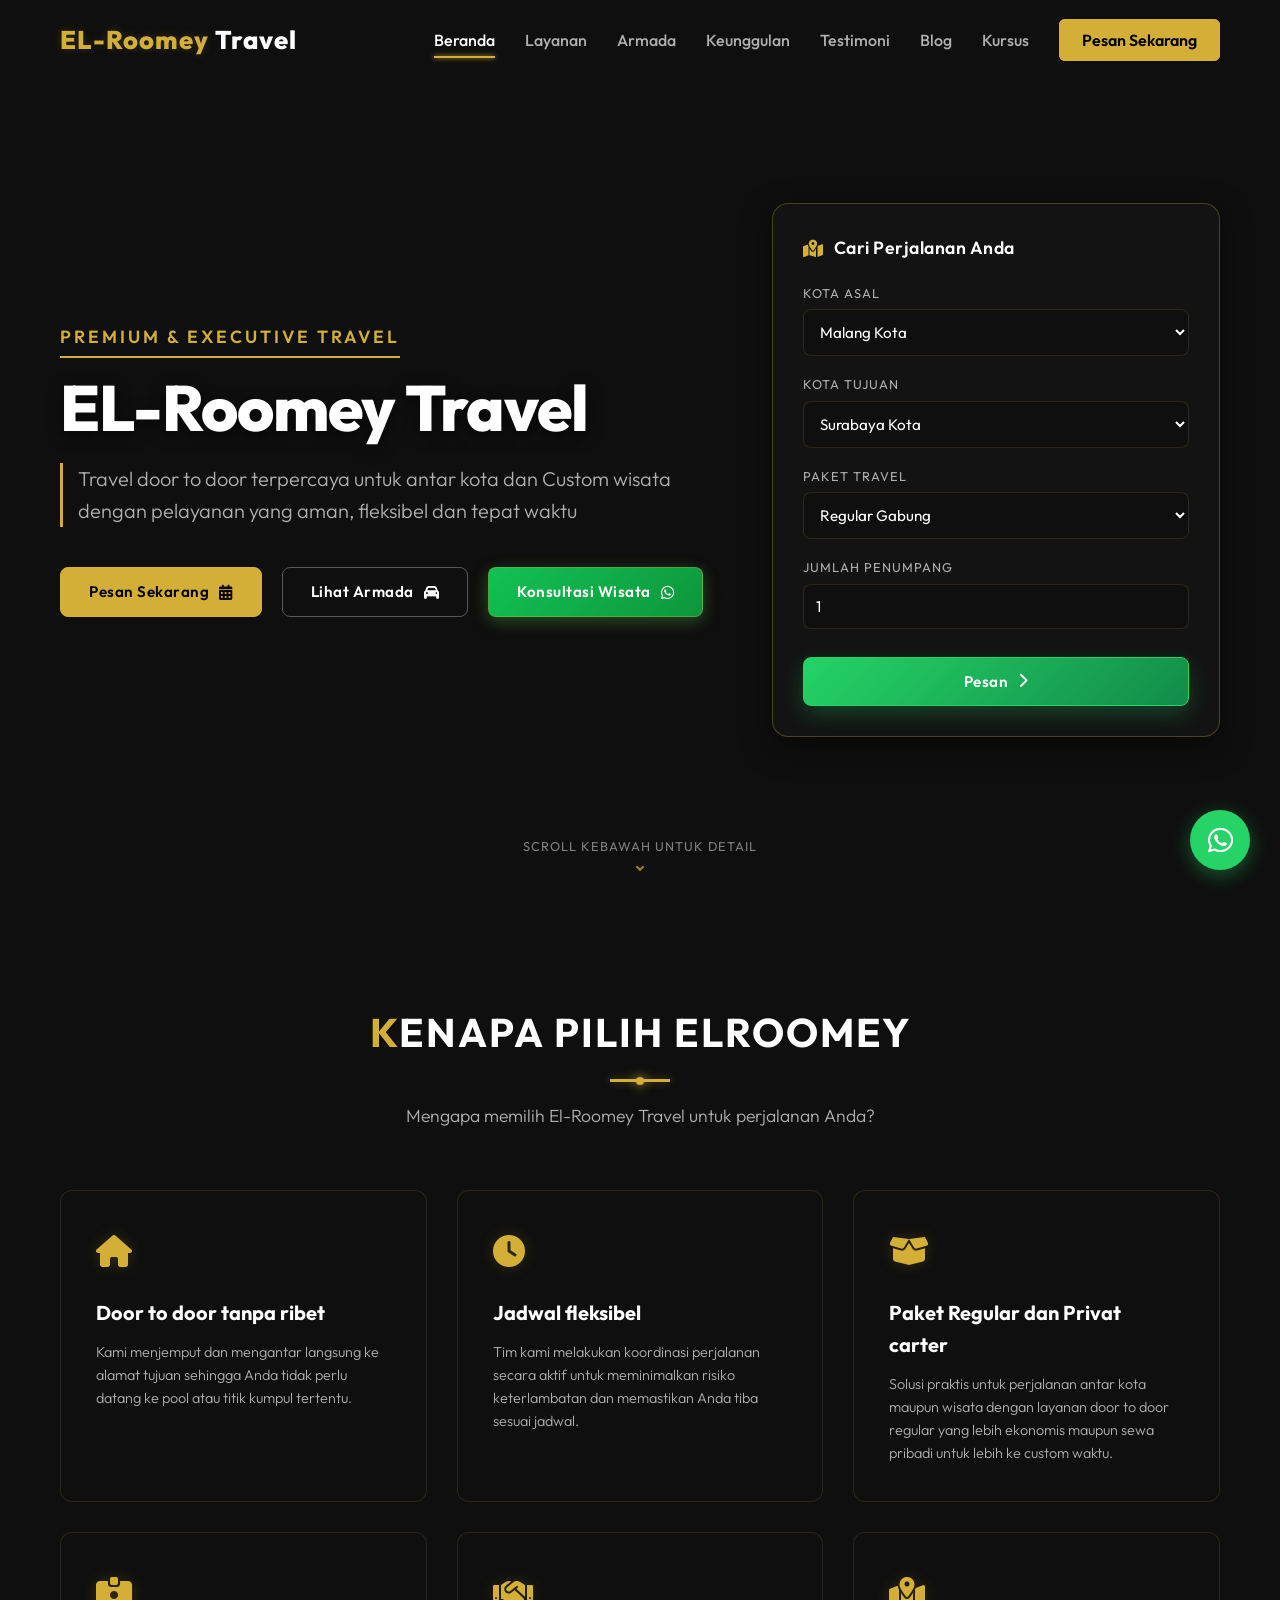
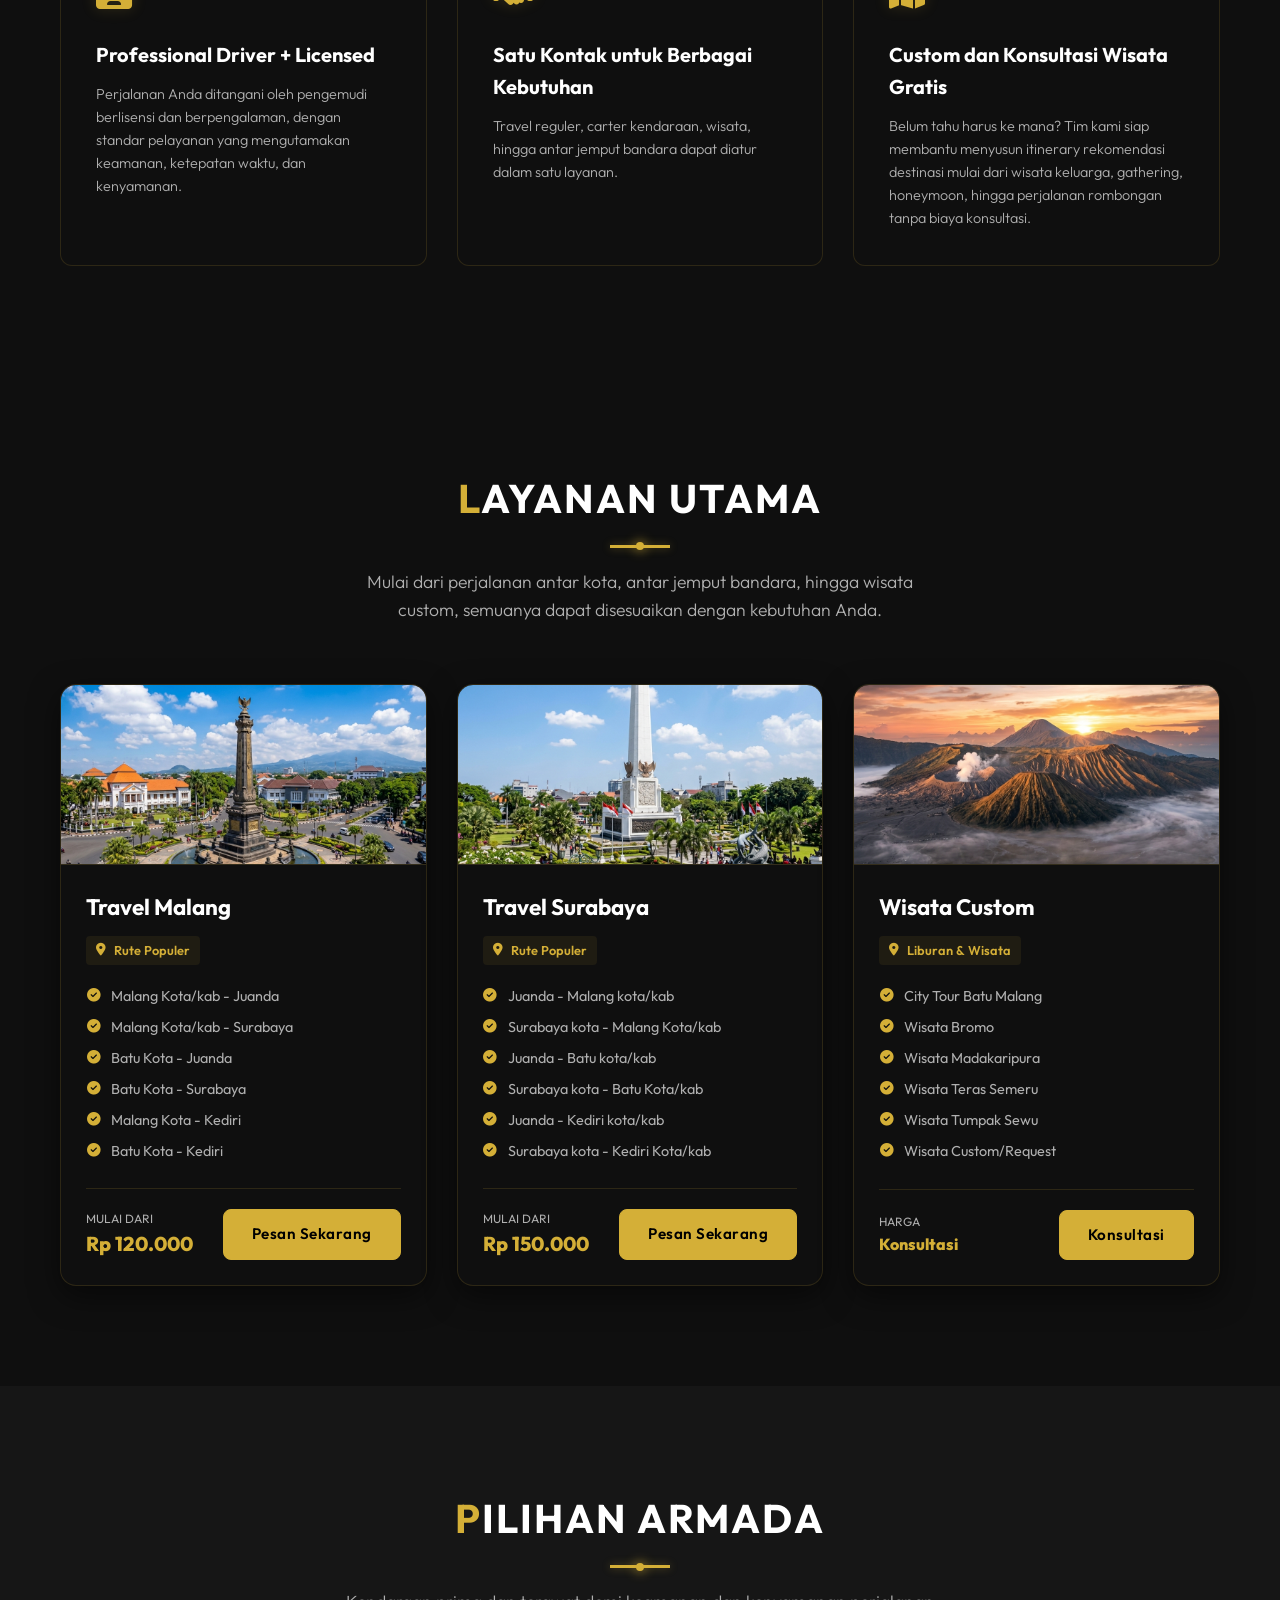
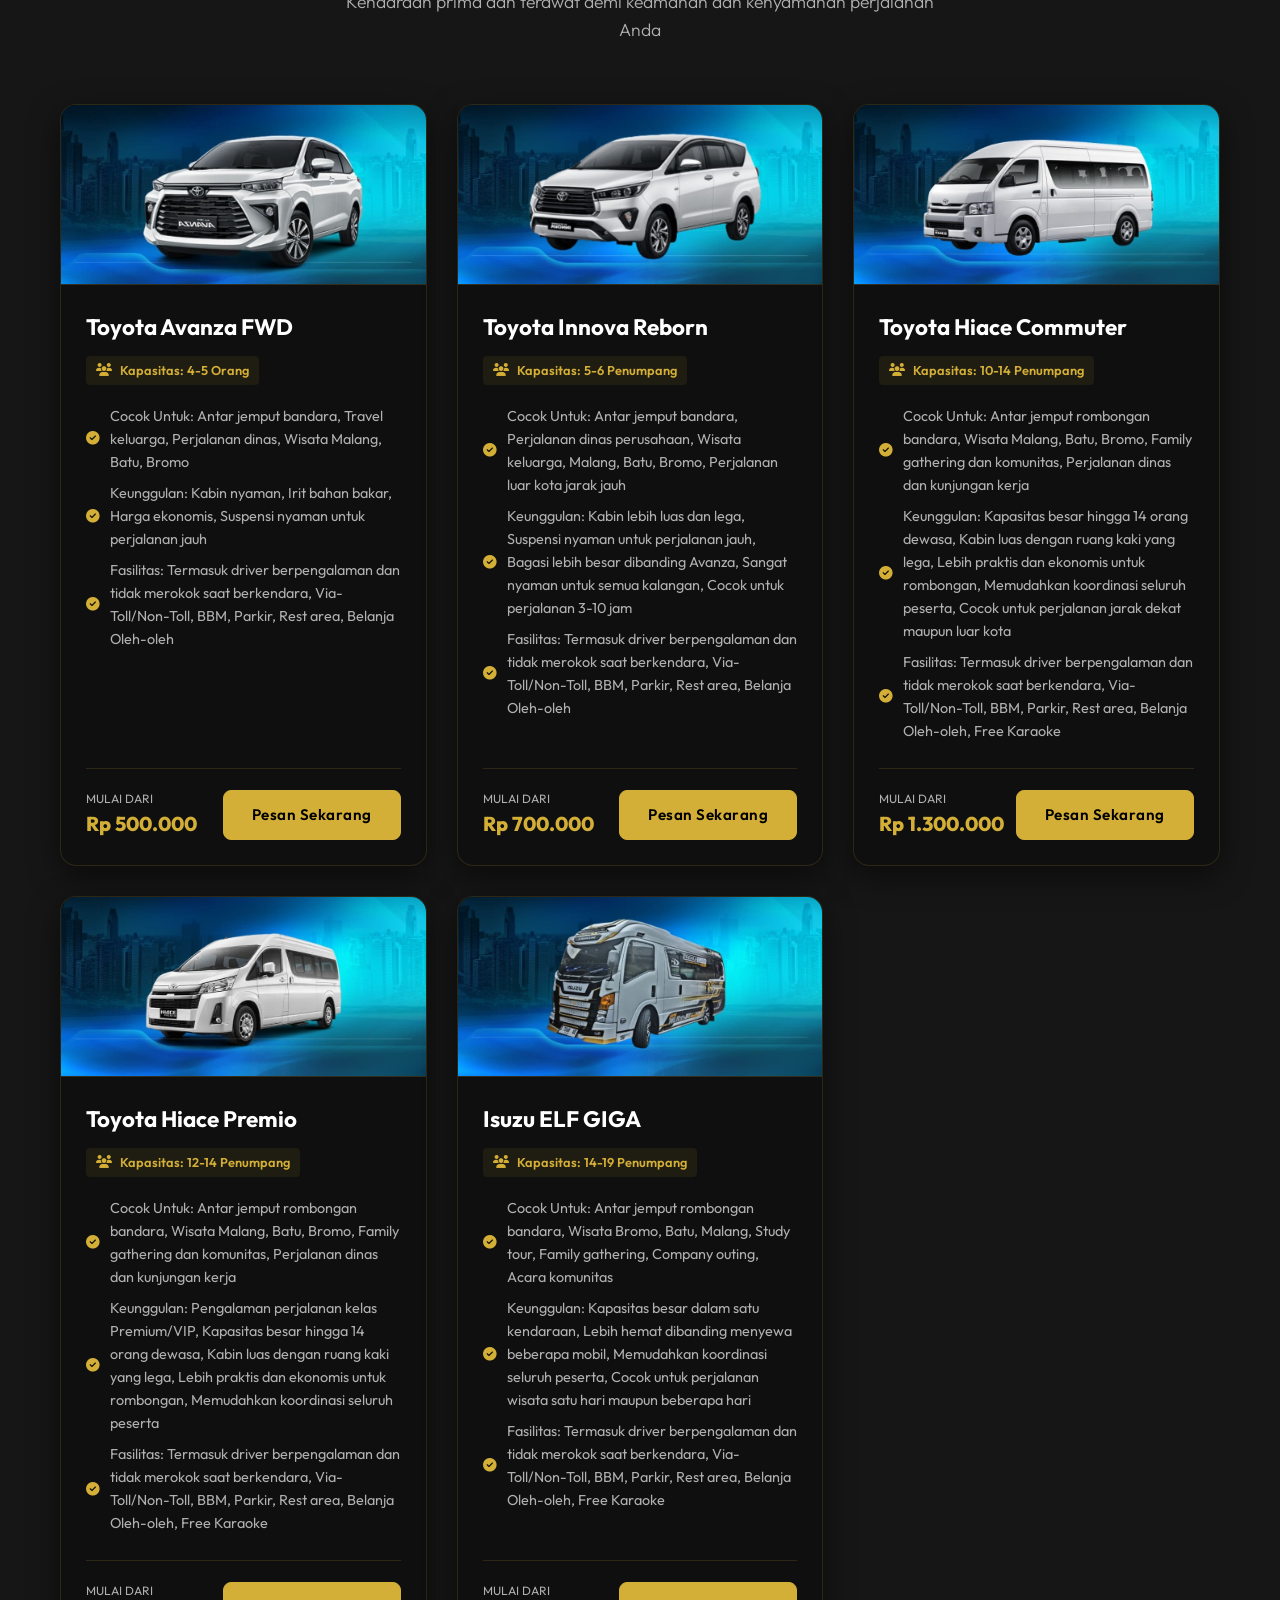
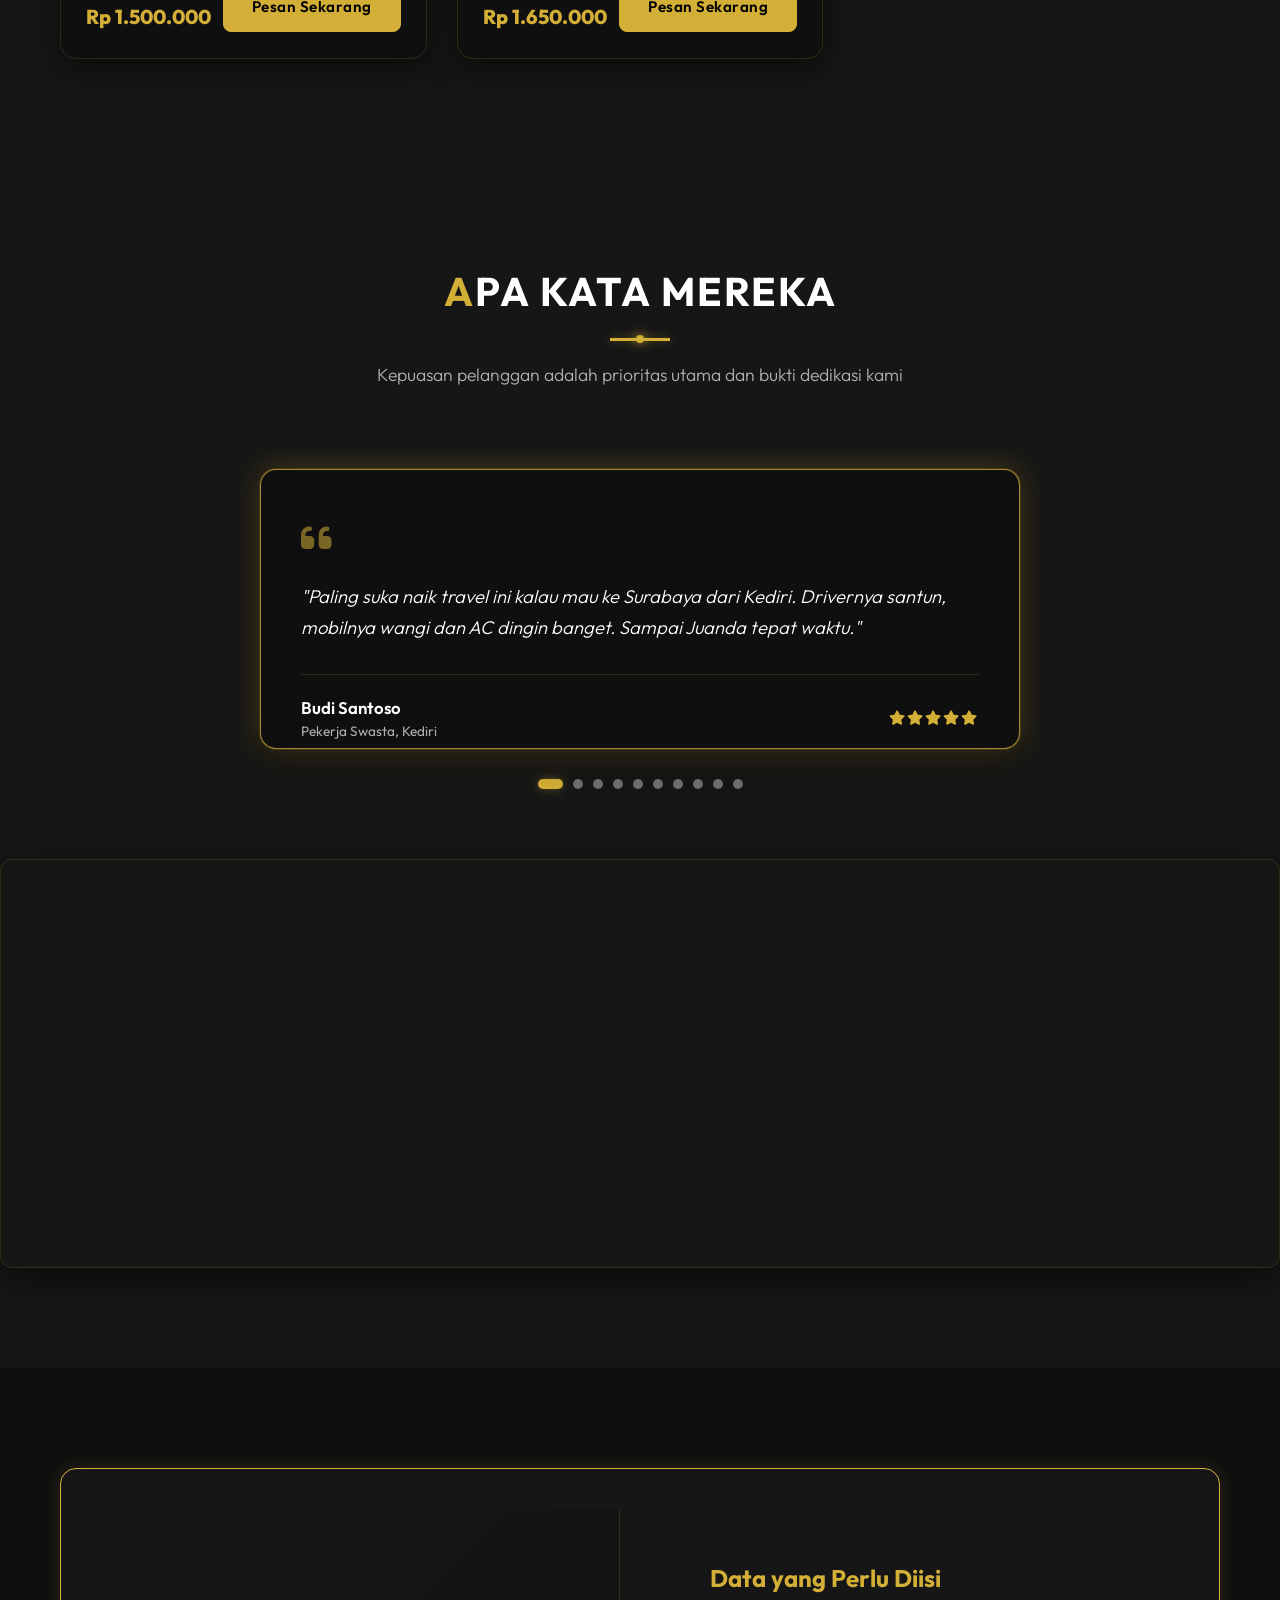
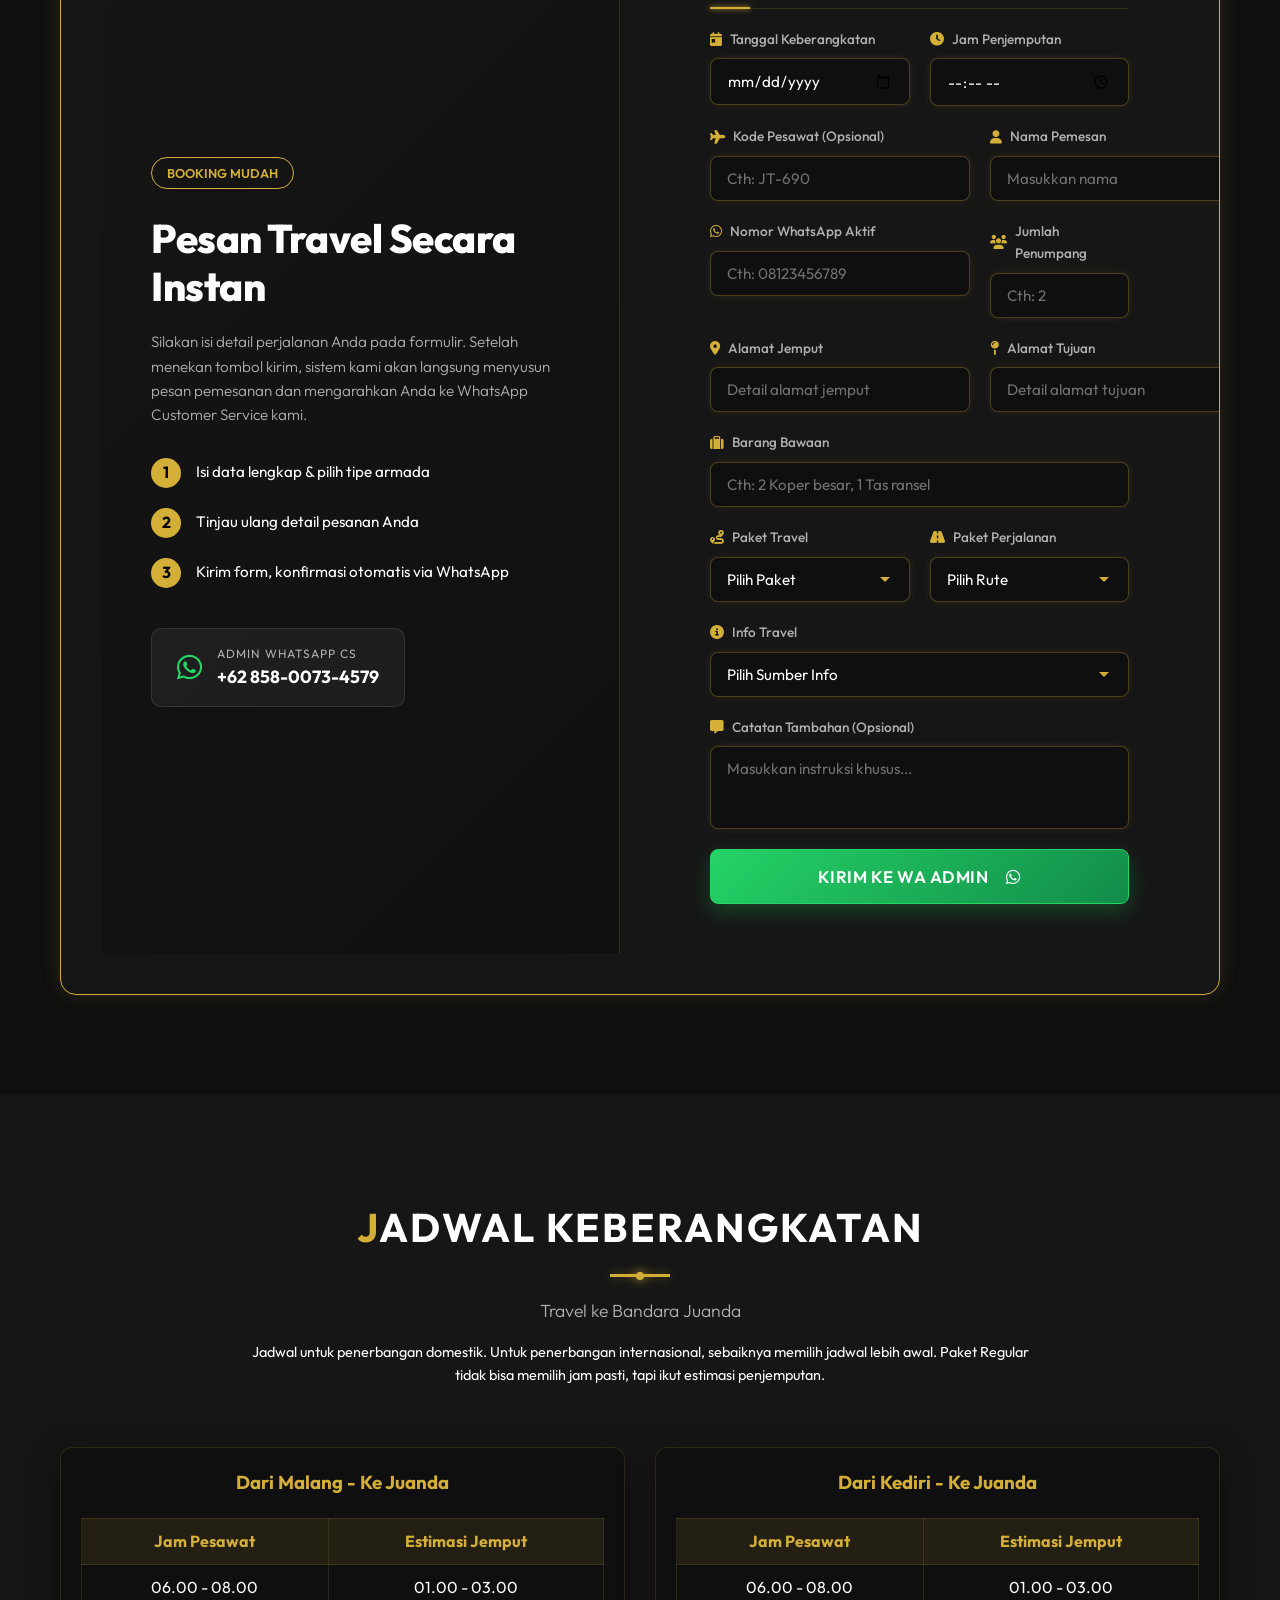
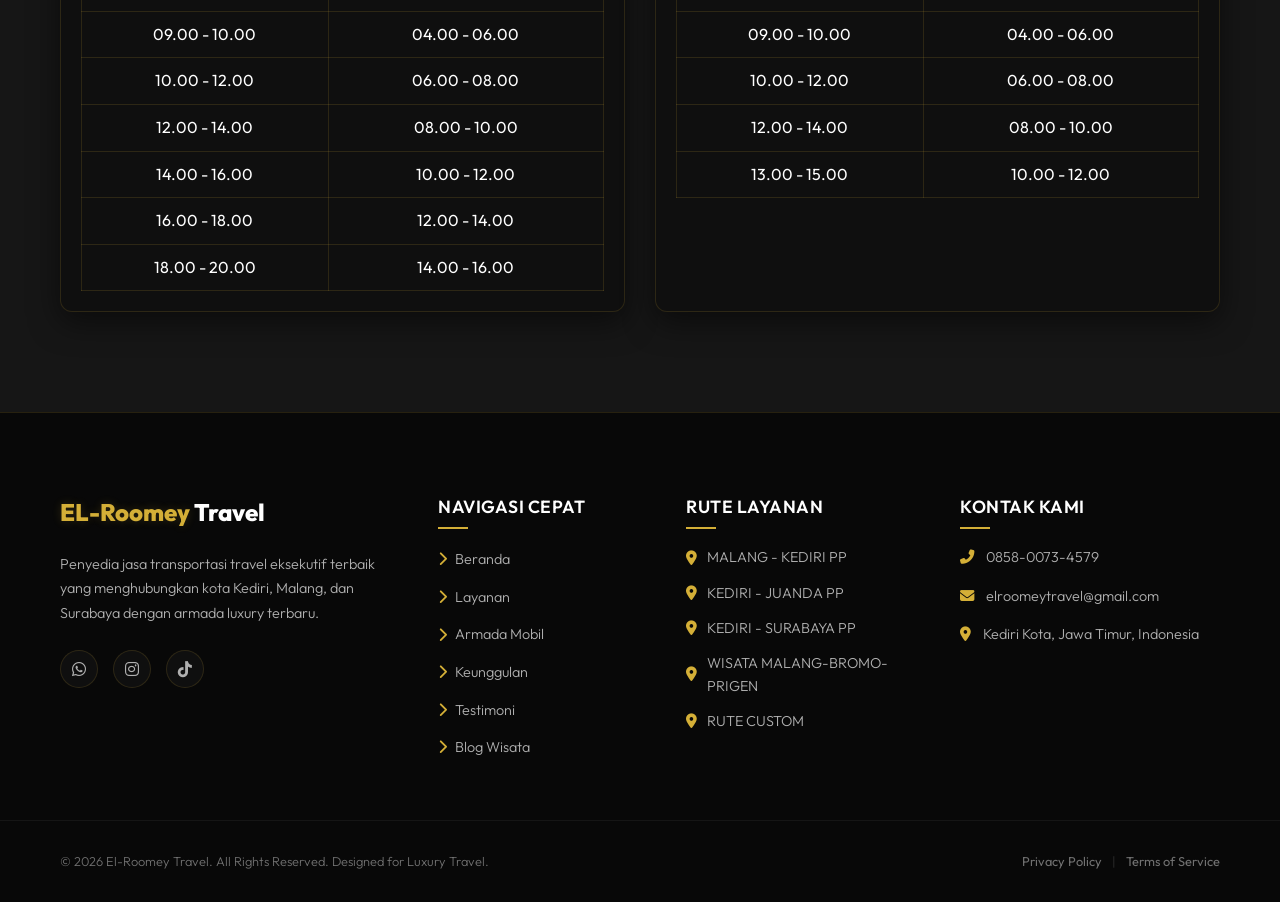
==== commit 9052f05a: "Update hero booking widget with package selection, passenger count, pricing logic, and invoice flow" ====
--- a/index.html
+++ b/index.html
@@ -1,4 +1,4 @@
-<!DOCTYPE html>
+﻿<!DOCTYPE html>
 <html lang="id">
 <head>
     <meta charset="UTF-8">
@@ -47,7 +47,8 @@
                     <li><a href="#keunggulan" class="nav-link">Keunggulan</a></li>
                     <li><a href="#testimoni" class="nav-link">Testimoni</a></li>
                     <li><a href="blog.html" class="nav-link">Blog</a></li>
-                    <li><a href="Kursus.html" class="nav-link">Kursus</a></li>
+                    <li><a href="Kursus.html" class="nav-link">Kursus
+                    </a></li>
                     <li><a href="#pesan" class="btn-booking-nav">Pesan Sekarang</a></li>
                 </ul>
             </nav>
@@ -84,24 +85,44 @@
                     <div class="quick-field">
                         <label for="quickAsal">Kota Asal</label>
                         <select id="quickAsal" class="quick-input">
-                            <option value="Kediri">Malang</option>
-                            <option value="Surabaya">Surabaya</option>
-                            <option value="Malang">Kediri</option>
+                            <option value="Malang Kota">Malang Kota</option>
+                            <option value="Malang Kabupaten">Malang Kabupaten</option>
+                            <option value="Batu Kota">Batu Kota</option>
+                            <option value="Surabaya Kota">Surabaya Kota</option>
+                            <option value="Bandara Juanda">Bandara Juanda</option>
+                            <option value="Kediri">Kediri</option>
                         </select>
                     </div>
                     <div class="quick-field">
                         <label for="quickTujuan">Kota Tujuan</label>
                         <select id="quickTujuan" class="quick-input">
-                            <option value="Surabaya">Surabaya</option>
+                            <option value="Surabaya Kota">Surabaya Kota</option>
+                            <option value="Malang Kota">Malang Kota</option>
+                            <option value="Malang Kabupaten">Malang Kabupaten</option>
+                            <option value="Batu Kota">Batu Kota</option>
+                            <option value="Bandara Juanda">Bandara Juanda</option>
                             <option value="Kediri">Kediri</option>
-                            <option value="Malang">Malang</option>
                         </select>
+                    </div>
+                    <div class="quick-field">
+                        <label for="quickPaket">Paket Travel</label>
+                        <select id="quickPaket" class="quick-input">
+                            <option value="Regular Gabung">Regular Gabung</option>
+                            <option value="Carter Drop">Carter Drop</option>
+                            <option value="Carter PP">Carter PP</option>
+                            <option value="Carter Wisata">Carter Wisata</option>
+                        </select>
+                    </div>
+                    <div class="quick-field">
+                        <label for="quickJumlah">Jumlah Penumpang</label>
+                        <input id="quickJumlah" class="quick-input" type="number" min="1" value="1">
                     </div>
                     <button type="button" id="quickSearchBtn" class="btn btn-gold quick-btn">
                         <span>Pesan</span>
                         <i class="fas fa-chevron-right"></i>
                     </button>
                 </div>
+                <div class="price-result-area" id="priceResultArea" style="display: none;"></div>
             </div>
         </div>
         <div class="hero-scroll-down">
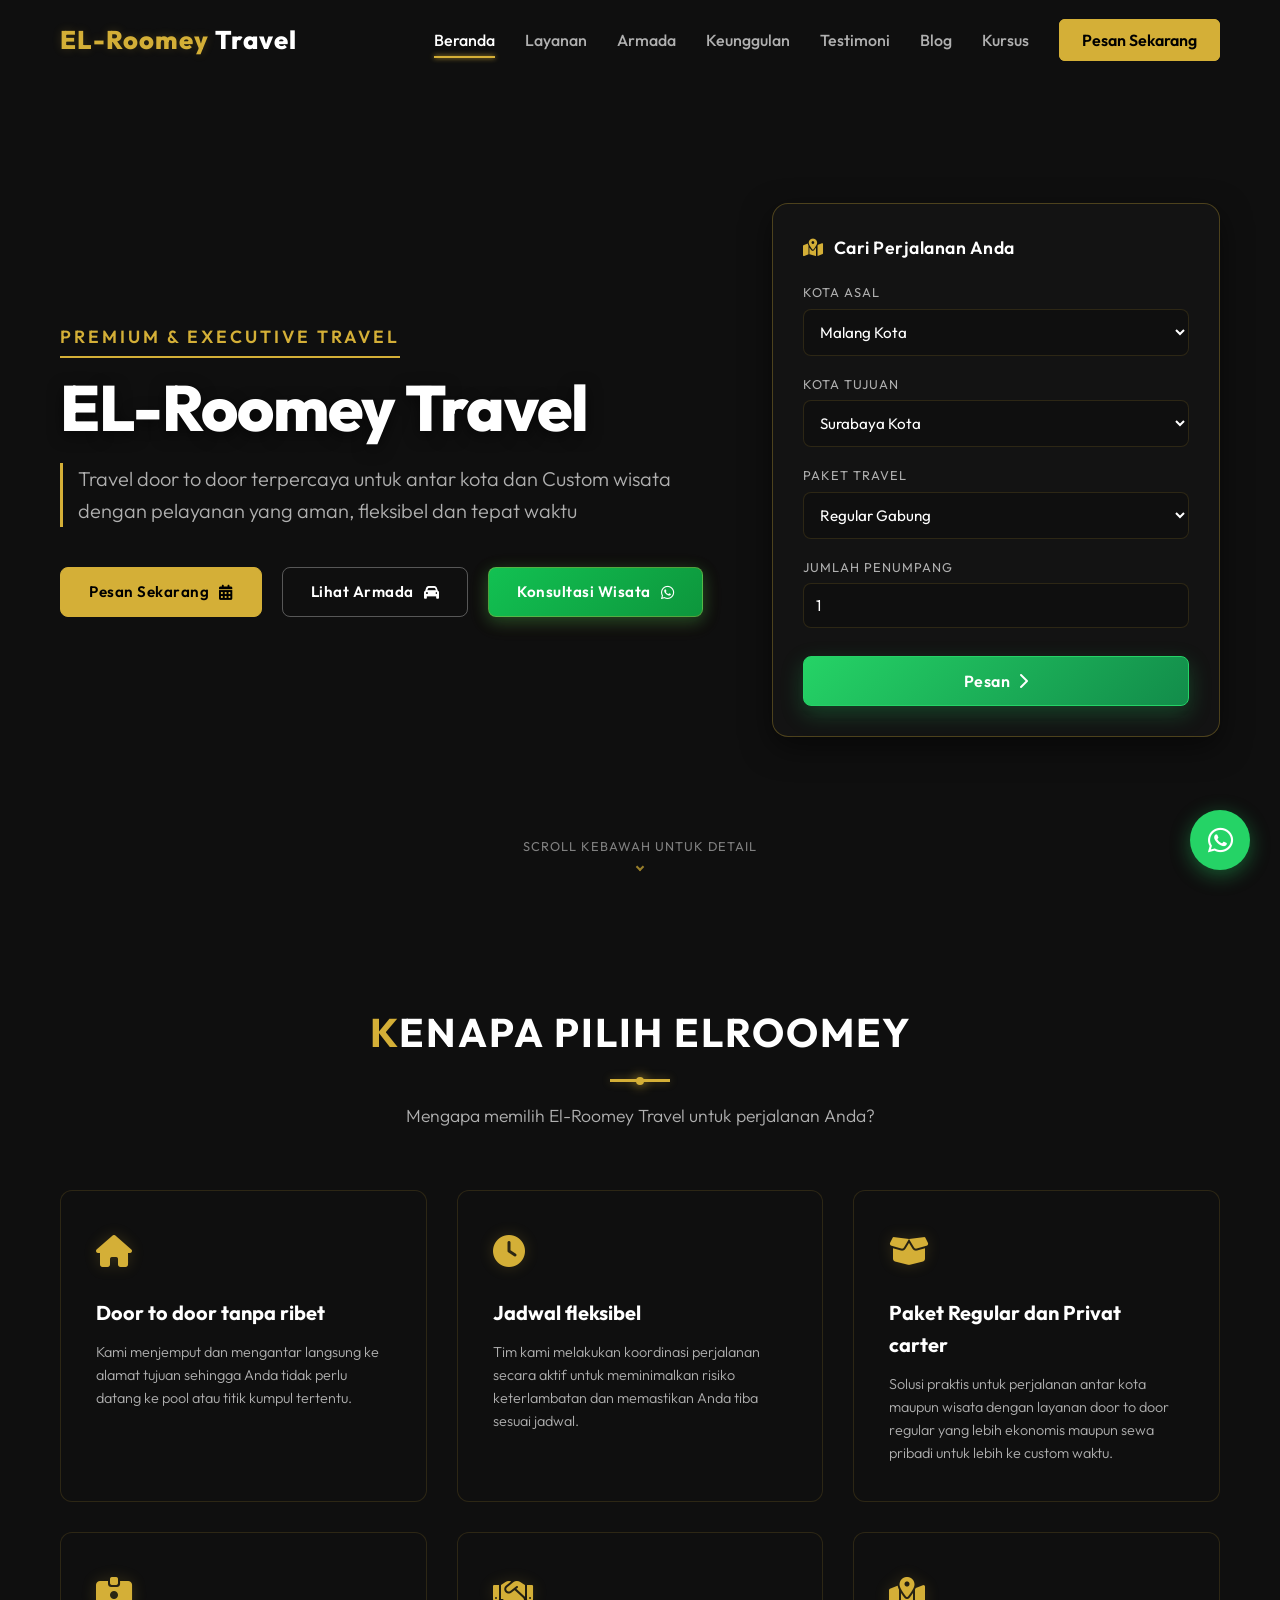
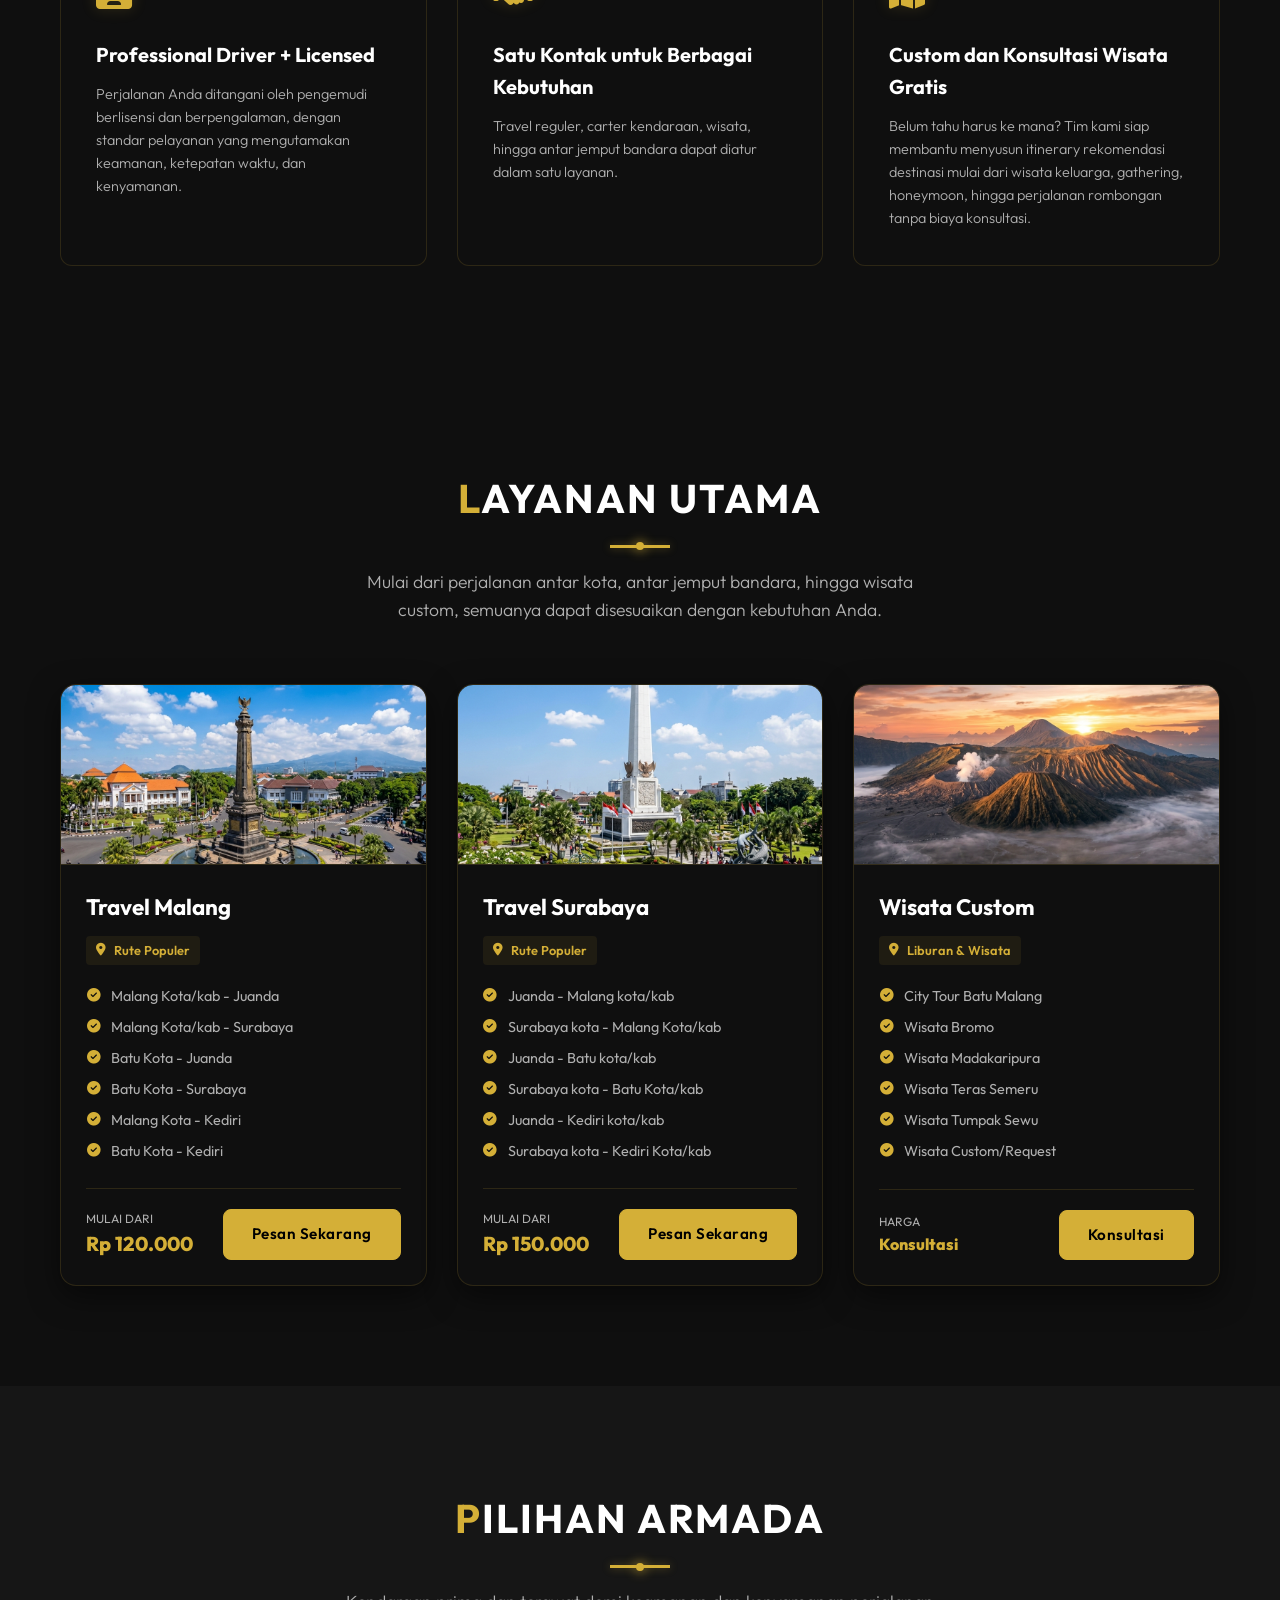
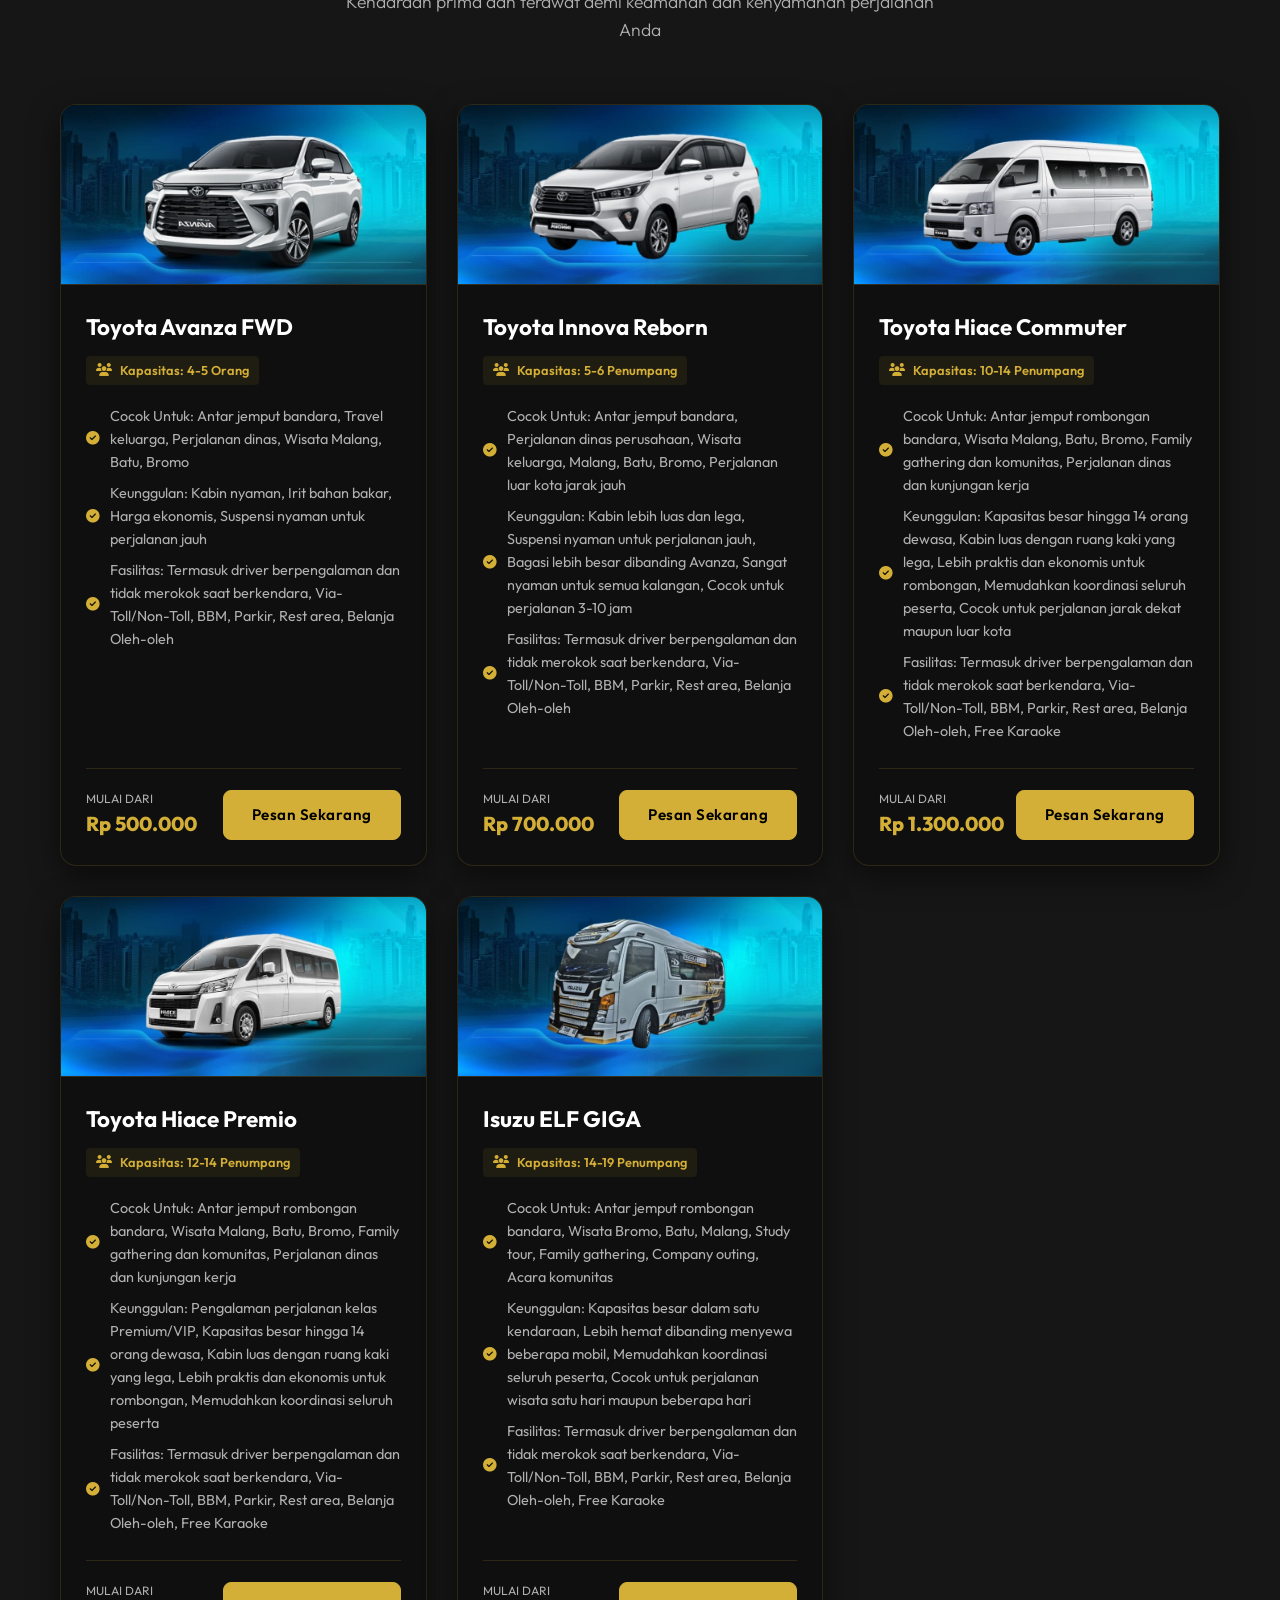
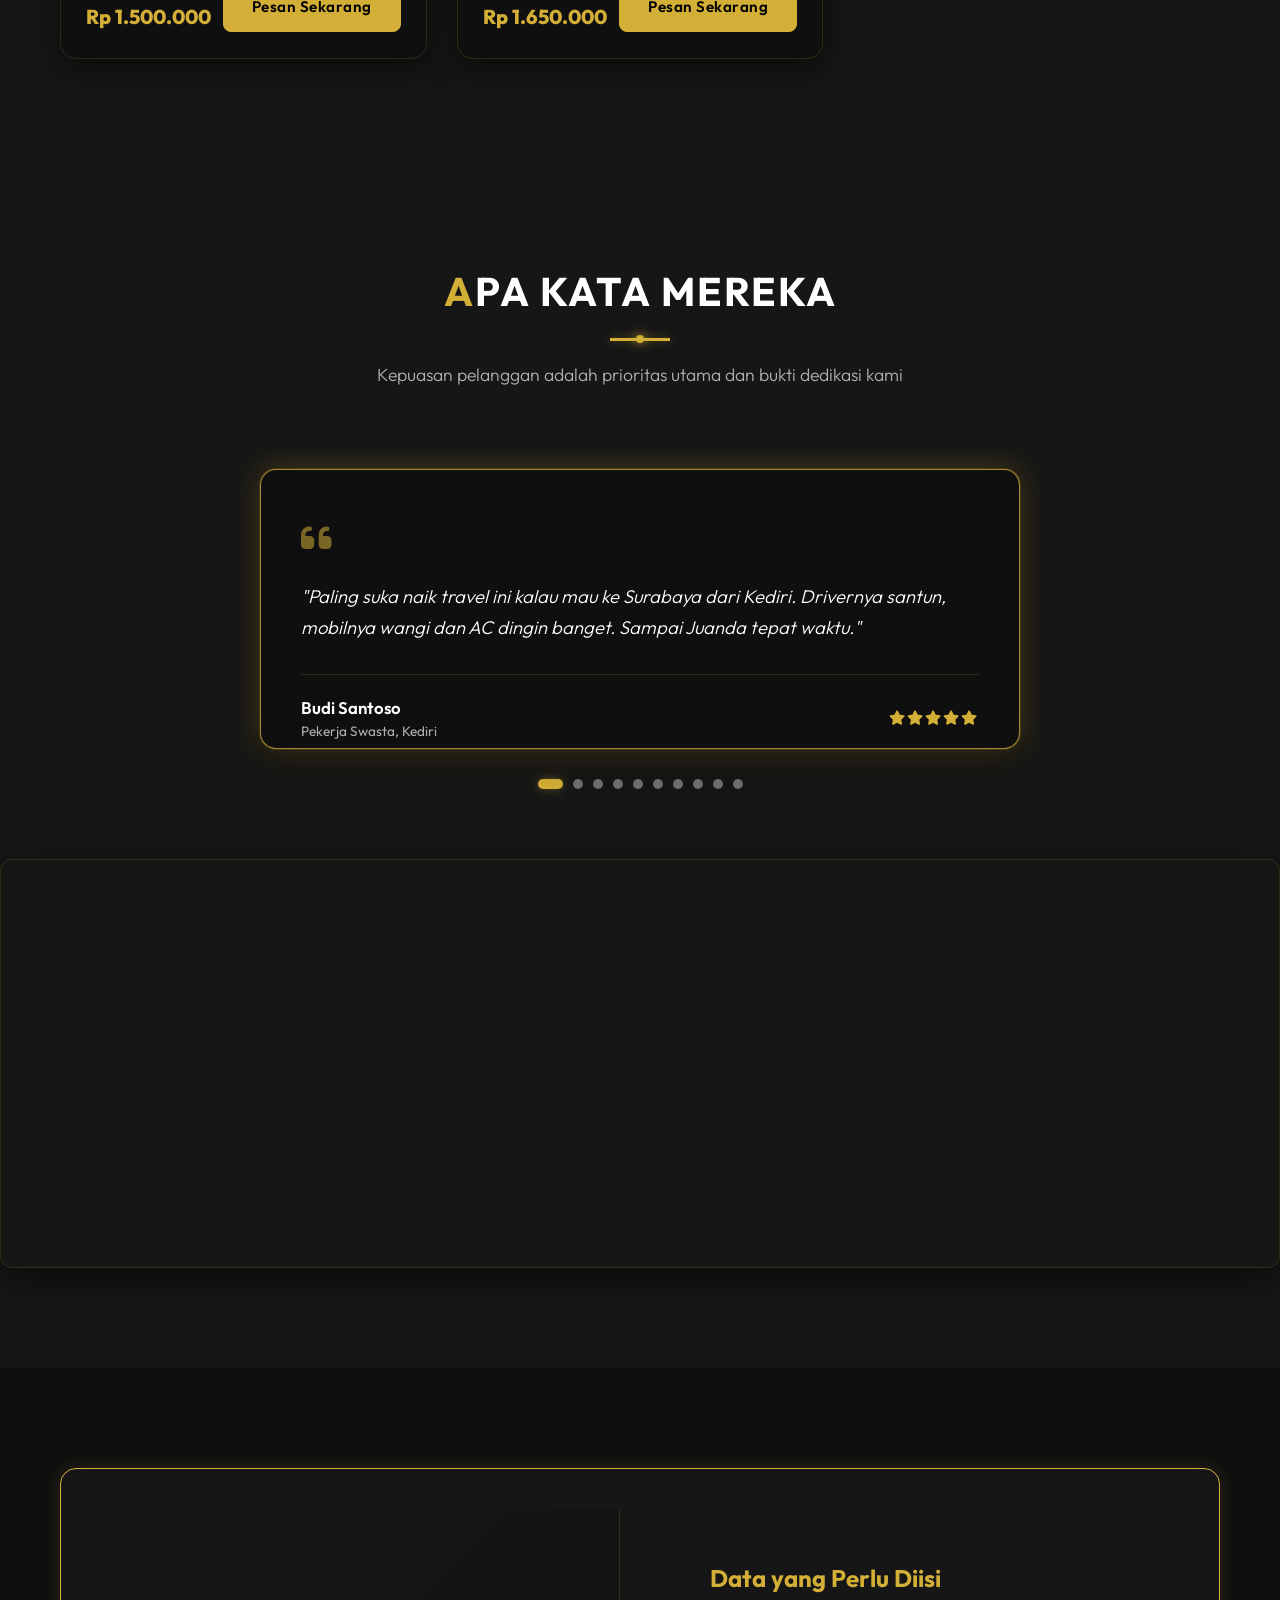
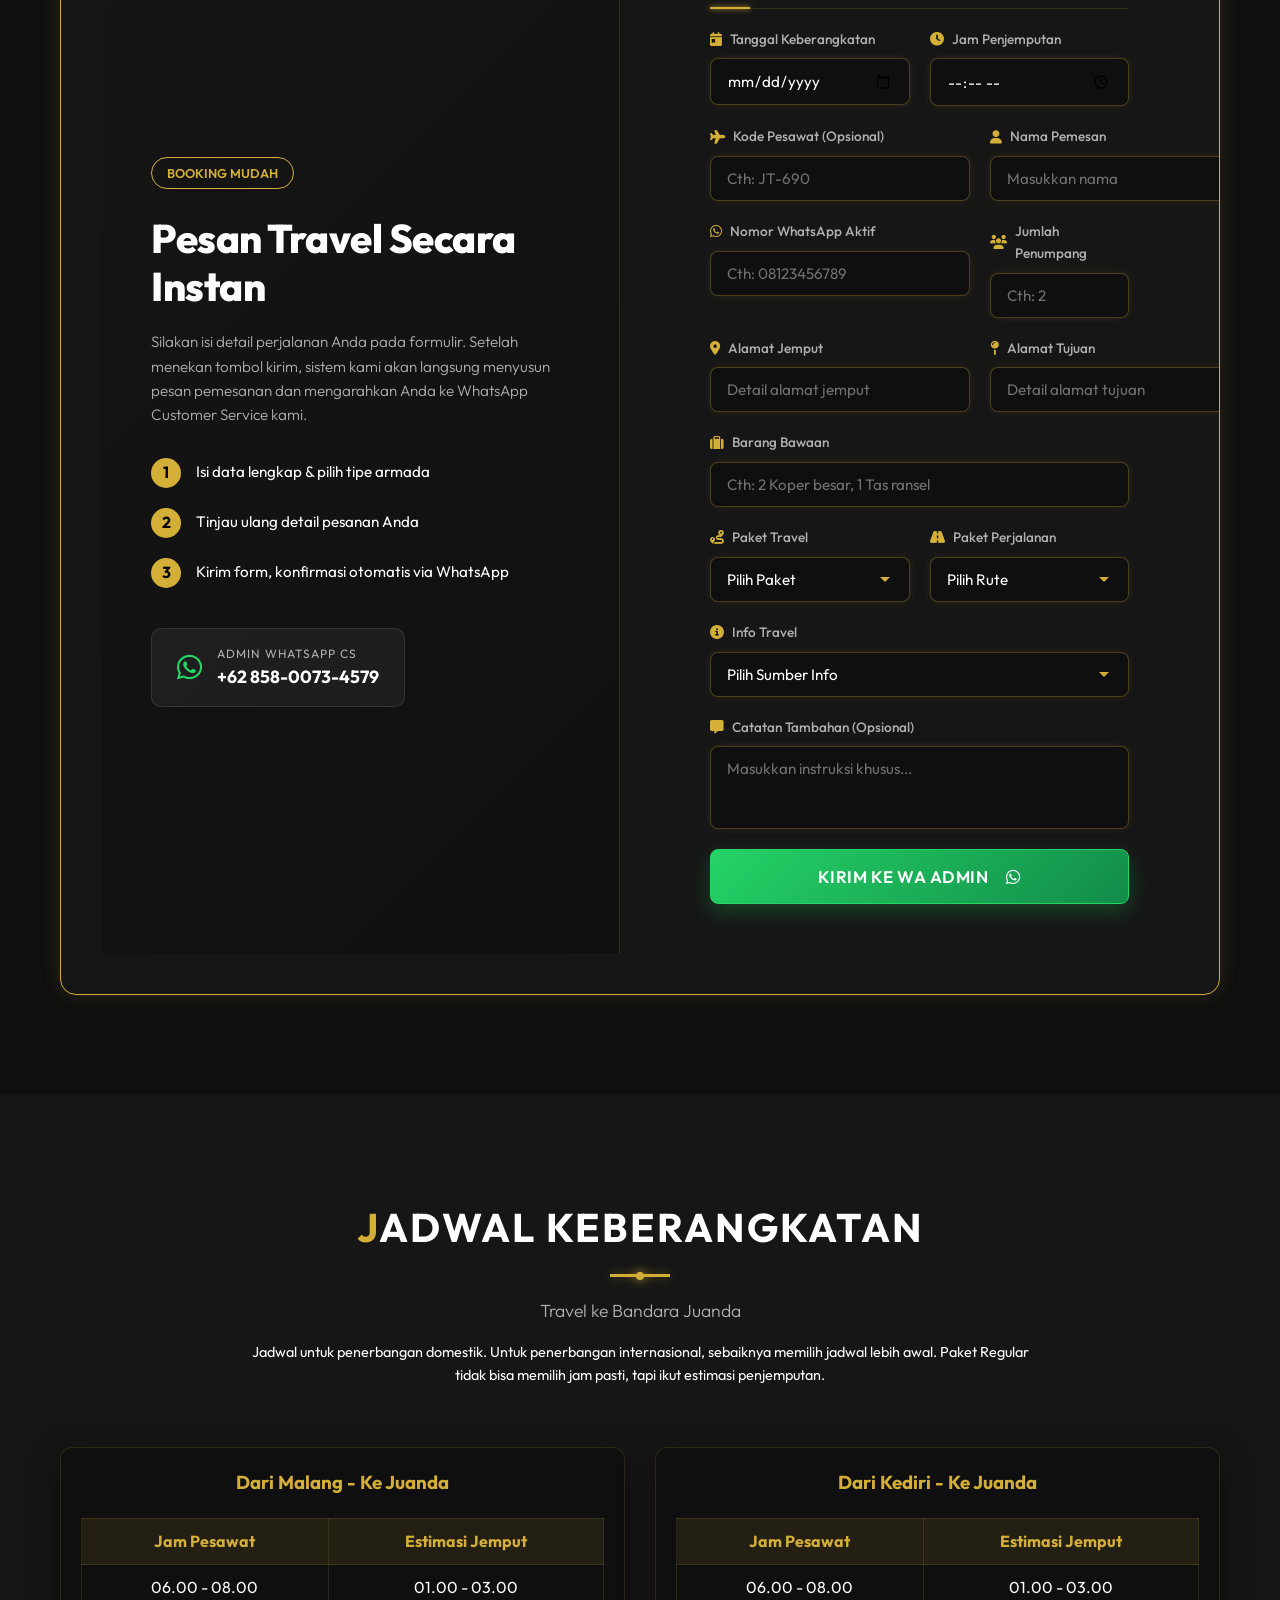
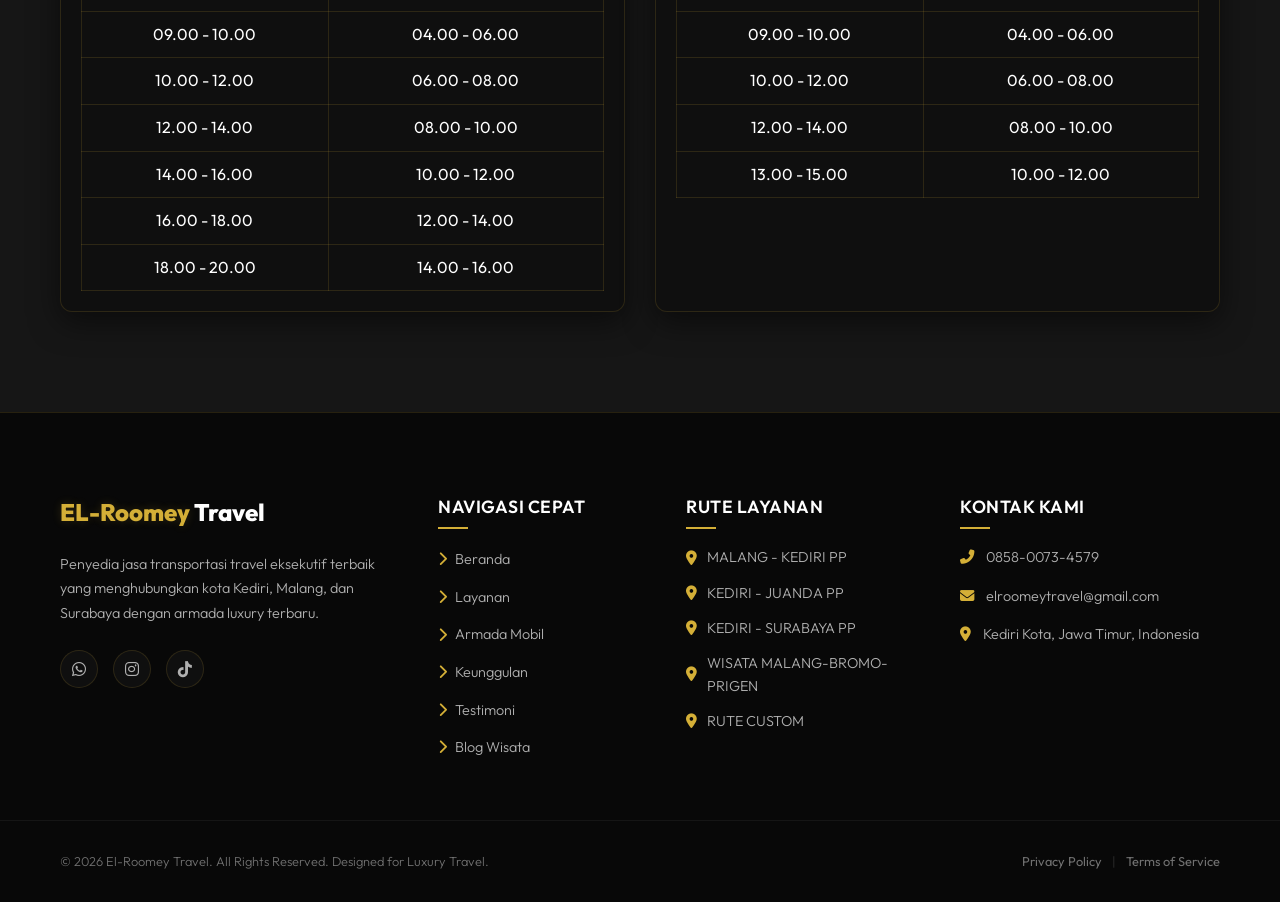
==== commit 09dbca9d: "Fix typo in booking form route option" ====
--- a/index.html
+++ b/index.html
@@ -593,7 +593,7 @@
                                 <select id="paketJalan" class="form-input form-select" required>
                                     <option value="" disabled selected>Pilih Rute</option>
                                     <option value="Via Toll">Via Toll</option>
-                                    <option value="Via Toll Juanda">Via Toll Patungan</option>
+                                    <option value="Via Toll Patungan">Via Toll Patungan</option>
                                     <option value="Nontoll">Nontoll</option>
                                 </select>
                             </div>
--- a/style.css
+++ b/style.css
@@ -2359,7 +2359,314 @@
         height: 55px;
         font-size: 1.4rem;
     }
-    .floating-add-btn .btn-tooltip {
-        display: none;
-    }
-}
+    }
+}
+
+/* ===== ANTIGRAVITY: FITUR CEK HARGA PERJALANAN ===== */
+.quick-card-row {
+    display: grid;
+    grid-template-columns: 1fr 1fr;
+    gap: 12px;
+}
+
+.quick-btn {
+    margin-top: 10px;
+    padding: 14px 20px;
+    display: flex !important;
+    align-items: center !important;
+    justify-content: center !important;
+    gap: 8px !important;
+    font-size: 1rem !important;
+    font-weight: 600 !important;
+}
+
+/* ===== PRICE RESULT AREA ===== */
+.price-result-area {
+    margin-top: 20px;
+    animation: fadeSlideIn 0.4s ease;
+}
+
+@keyframes fadeSlideIn {
+    from { opacity: 0; transform: translateY(12px); }
+    to { opacity: 1; transform: translateY(0); }
+}
+
+.price-result-card {
+    background: rgba(22, 22, 22, 0.95);
+    border: 1px solid var(--border-color-glow);
+    border-radius: 14px;
+    padding: 24px;
+    color: var(--text-primary);
+    text-align: left;
+}
+
+/* --- Error Card --- */
+.error-card {
+    display: flex;
+    align-items: center;
+    gap: 14px;
+    border-color: rgba(255, 80, 80, 0.4);
+    background: rgba(255, 50, 50, 0.08);
+}
+.error-card i {
+    font-size: 1.5rem;
+    color: #ff5050;
+    flex-shrink: 0;
+}
+.error-card p {
+    font-size: 0.9rem;
+    color: var(--text-secondary);
+    margin: 0;
+}
+
+/* --- Consultation Card --- */
+.consult-card {
+    text-align: center;
+}
+.consult-card .result-icon {
+    font-size: 2.2rem;
+    color: var(--gold);
+    margin-bottom: 12px;
+}
+.consult-card h4 {
+    font-size: 1.15rem;
+    margin-bottom: 10px;
+    color: var(--gold);
+}
+.consult-card .consult-desc {
+    font-size: 0.88rem;
+    color: var(--text-secondary);
+    margin-bottom: 18px;
+    line-height: 1.6;
+}
+
+.btn-whatsapp-result {
+    display: inline-flex;
+    align-items: center;
+    gap: 8px;
+    padding: 12px 24px;
+    background: linear-gradient(135deg, #25d366 0%, #128c4a 100%);
+    color: #fff;
+    border: none;
+    border-radius: 10px;
+    font-weight: 600;
+    font-size: 0.95rem;
+    cursor: pointer;
+    text-decoration: none;
+    transition: var(--transition-fast);
+}
+.btn-whatsapp-result:hover {
+    background: linear-gradient(135deg, #2fe071 0%, #159f55 100%);
+    box-shadow: 0 8px 22px rgba(37, 211, 102, 0.35);
+    transform: translateY(-1px);
+    color: #fff;
+}
+
+/* --- Invoice Card --- */
+.invoice-card {
+    border-color: rgba(212, 175, 55, 0.35);
+}
+.invoice-header {
+    display: flex;
+    align-items: center;
+    justify-content: space-between;
+    margin-bottom: 6px;
+}
+.invoice-badge {
+    display: inline-flex;
+    align-items: center;
+    gap: 6px;
+    background: var(--gold);
+    color: #000;
+    font-size: 0.75rem;
+    font-weight: 700;
+    padding: 4px 12px;
+    border-radius: 6px;
+    text-transform: uppercase;
+    letter-spacing: 1px;
+}
+.invoice-number {
+    font-size: 0.75rem;
+    color: var(--text-muted);
+    font-family: monospace;
+}
+.invoice-date {
+    font-size: 0.82rem;
+    color: var(--text-secondary);
+    margin-bottom: 16px;
+    display: flex;
+    align-items: center;
+    gap: 6px;
+}
+.invoice-date i { color: var(--gold); font-size: 0.8rem; }
+
+.invoice-body {
+    display: flex;
+    flex-direction: column;
+    gap: 0;
+}
+.invoice-row {
+    display: flex;
+    justify-content: space-between;
+    align-items: flex-start;
+    padding: 8px 0;
+    border-bottom: 1px solid rgba(255,255,255,0.06);
+    gap: 10px;
+}
+.invoice-label {
+    font-size: 0.82rem;
+    color: var(--text-secondary);
+    flex-shrink: 0;
+}
+.invoice-value {
+    font-size: 0.88rem;
+    font-weight: 500;
+    color: var(--text-primary);
+    text-align: right;
+    word-break: break-word;
+}
+.invoice-total {
+    display: flex;
+    justify-content: space-between;
+    align-items: center;
+    margin-top: 14px;
+    padding: 14px;
+    background: rgba(212, 175, 55, 0.08);
+    border: 1px solid rgba(212, 175, 55, 0.25);
+    border-radius: 10px;
+}
+.total-label {
+    font-size: 0.9rem;
+    font-weight: 600;
+    color: var(--text-primary);
+}
+.total-value {
+    font-size: 1.3rem;
+    font-weight: 800;
+    color: var(--gold);
+}
+
+.invoice-notes {
+    list-style: none;
+    padding: 0;
+    margin: 14px 0 0;
+    display: flex;
+    flex-direction: column;
+    gap: 6px;
+}
+.invoice-notes li {
+    font-size: 0.78rem;
+    color: var(--text-secondary);
+    display: flex;
+    align-items: flex-start;
+    gap: 8px;
+    line-height: 1.5;
+}
+.invoice-notes li i {
+    color: var(--gold);
+    margin-top: 2px;
+    flex-shrink: 0;
+    font-size: 0.72rem;
+}
+
+.invoice-actions {
+    display: flex;
+    flex-direction: column;
+    gap: 10px;
+    margin-top: 18px;
+}
+.invoice-btn {
+    width: 100%;
+    text-align: center;
+    justify-content: center;
+    font-size: 0.9rem;
+    padding: 12px 16px;
+}
+
+/* --- Carter Drop Armada Selector --- */
+.carter-selector-card h4 {
+    font-size: 1.1rem;
+    color: var(--gold);
+    margin-bottom: 6px;
+    display: flex;
+    align-items: center;
+    gap: 8px;
+}
+.carter-route {
+    font-size: 0.88rem;
+    color: var(--text-secondary);
+    margin-bottom: 16px;
+}
+.armada-grid {
+    display: flex;
+    flex-direction: column;
+    gap: 10px;
+}
+.armada-option {
+    display: flex;
+    align-items: center;
+    justify-content: space-between;
+    padding: 12px 14px;
+    background: rgba(255,255,255,0.03);
+    border: 1px solid rgba(255,255,255,0.08);
+    border-radius: 10px;
+    transition: var(--transition-fast);
+    gap: 10px;
+}
+.armada-option:hover:not(.armada-disabled) {
+    border-color: var(--border-color-glow);
+    background: rgba(212, 175, 55, 0.04);
+}
+.armada-disabled {
+    opacity: 0.55;
+}
+.armada-name {
+    font-size: 0.9rem;
+    font-weight: 600;
+    display: flex;
+    align-items: center;
+    gap: 8px;
+    flex-shrink: 0;
+}
+.armada-name i { color: var(--gold); font-size: 0.85rem; }
+.armada-price {
+    font-size: 0.88rem;
+    color: var(--text-secondary);
+    flex: 1;
+    text-align: center;
+}
+.armada-disabled .armada-price {
+    color: var(--text-muted);
+    font-style: italic;
+}
+.armada-tag {
+    font-size: 0.72rem;
+    padding: 4px 10px;
+    border-radius: 6px;
+    font-weight: 600;
+    white-space: nowrap;
+}
+.tag-consult {
+    background: rgba(255, 165, 0, 0.15);
+    color: #ffa500;
+    border: 1px solid rgba(255, 165, 0, 0.3);
+}
+.armada-select-btn {
+    font-size: 0.8rem;
+    padding: 6px 16px;
+    border-radius: 8px;
+    white-space: nowrap;
+}
+
+@media (max-width: 576px) {
+    .quick-card-row {
+        grid-template-columns: 1fr;
+    }
+    .armada-option {
+        flex-wrap: wrap;
+    }
+    .armada-price {
+        text-align: left;
+    }
+}
+
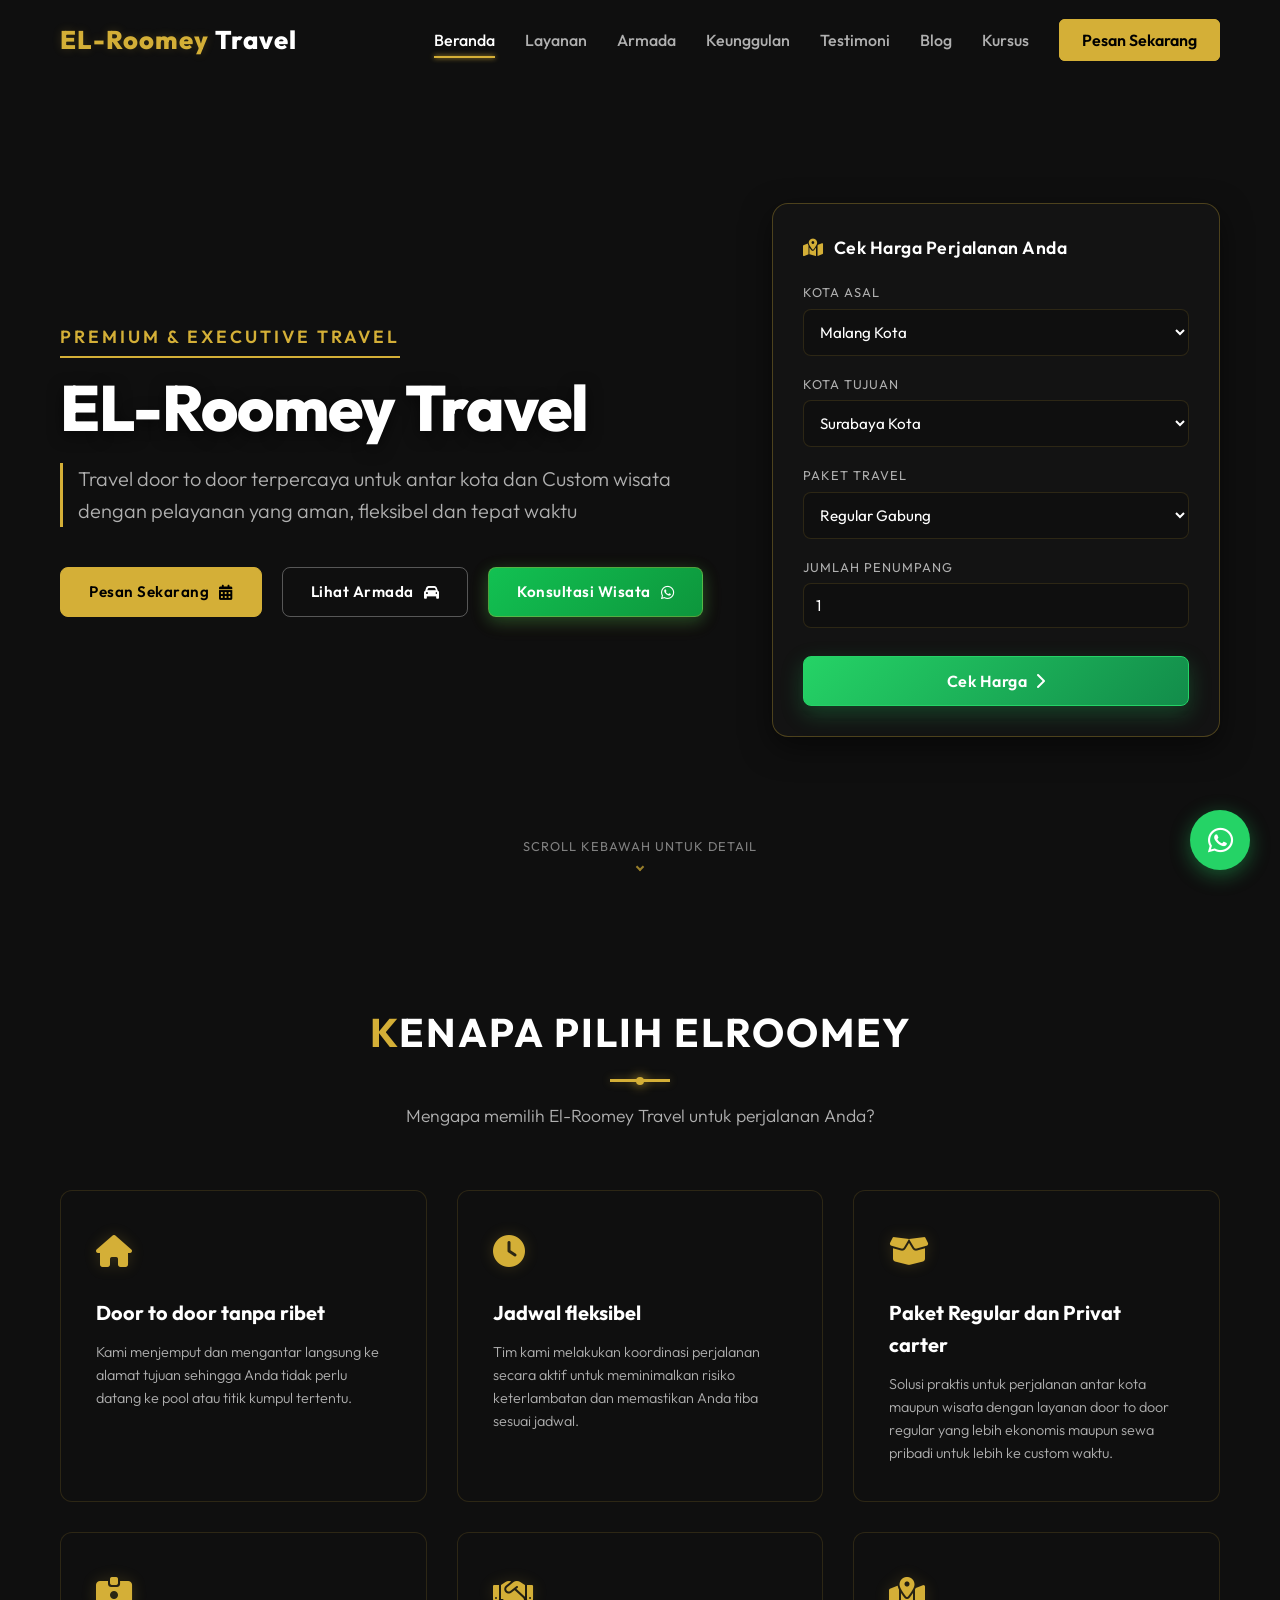
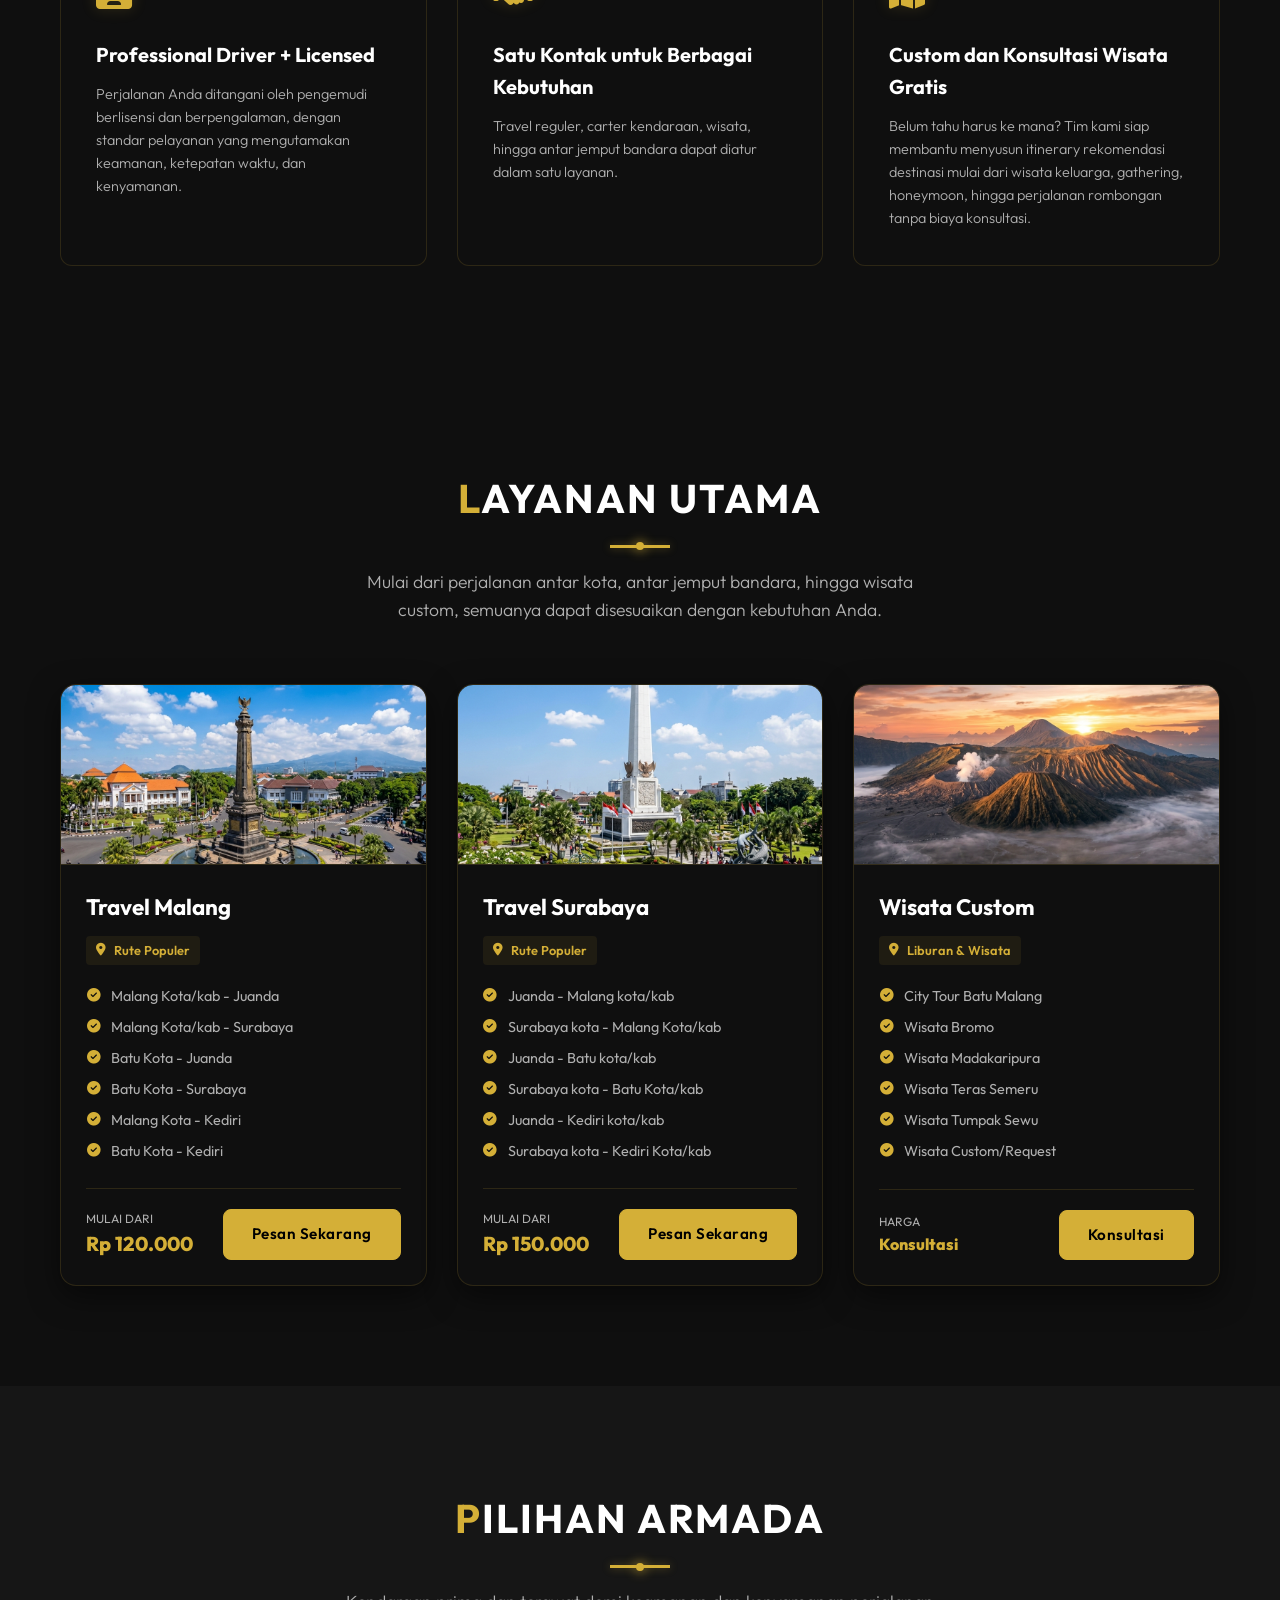
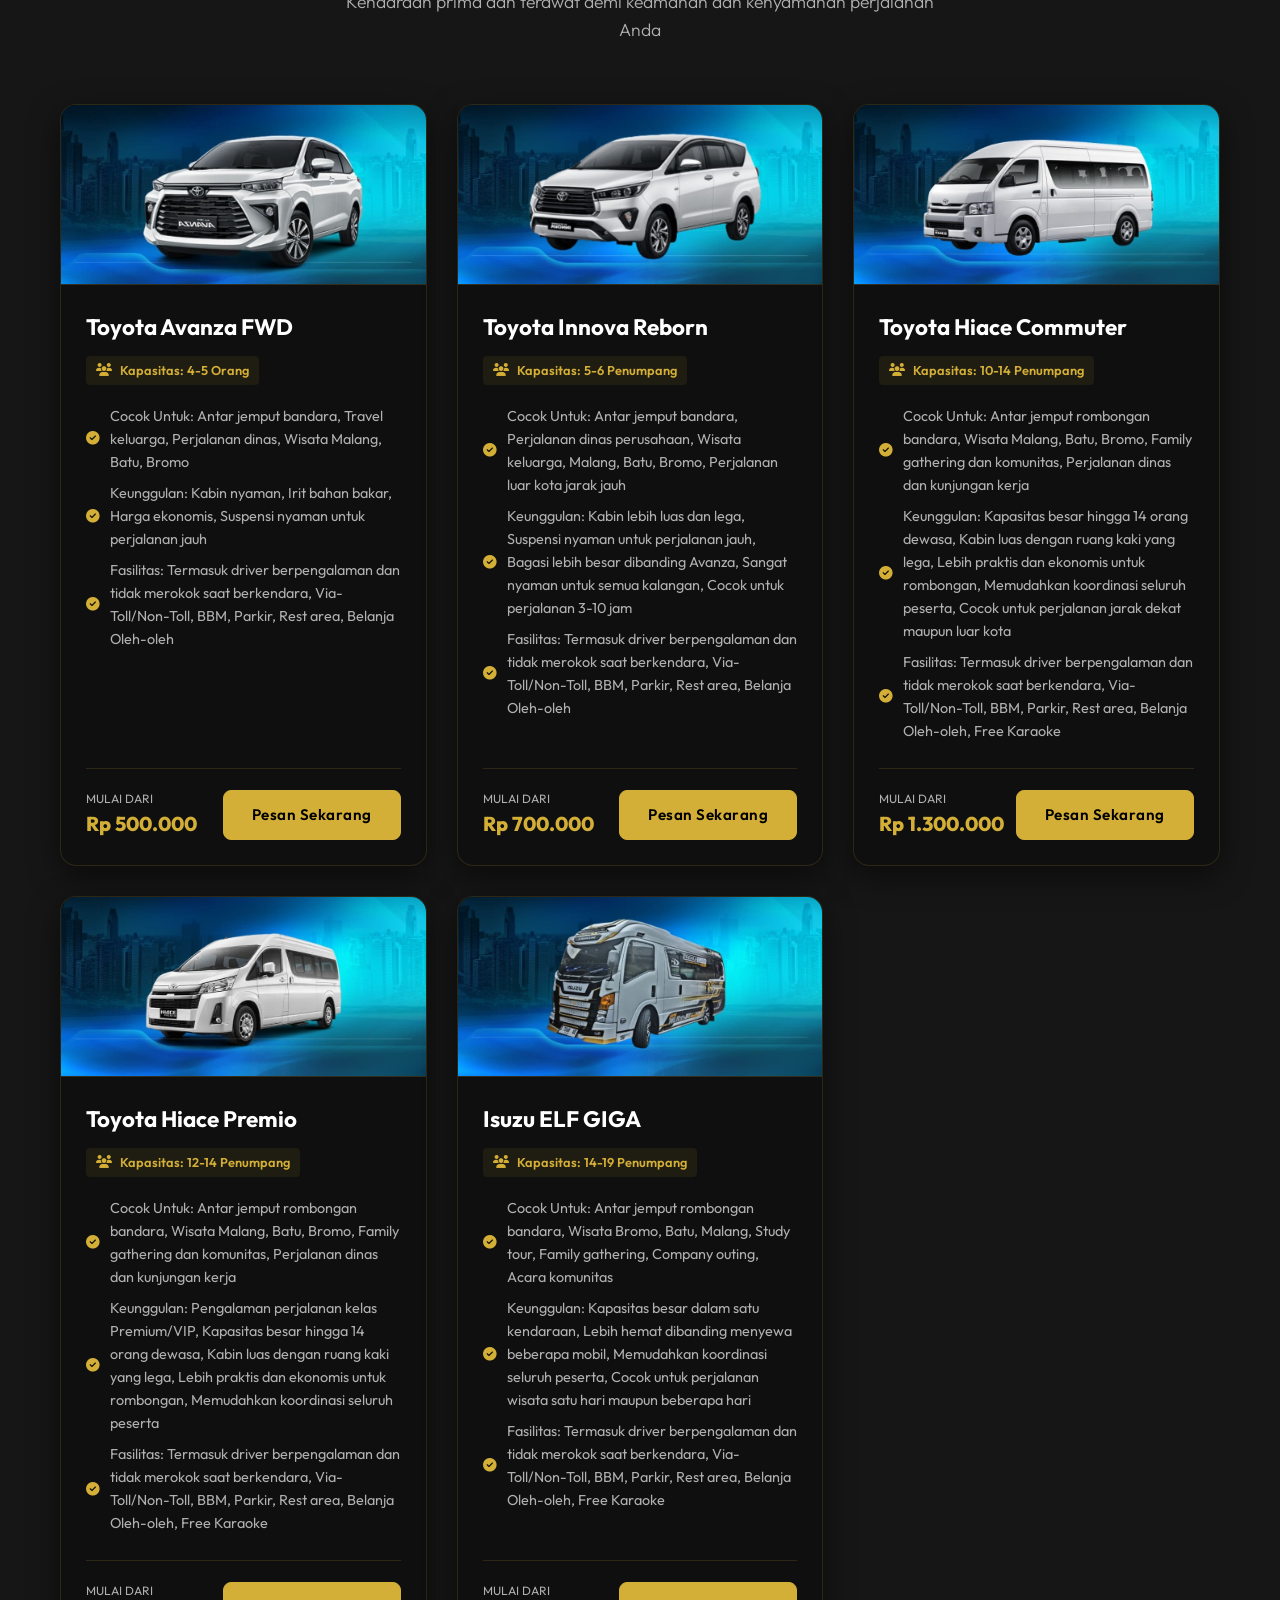
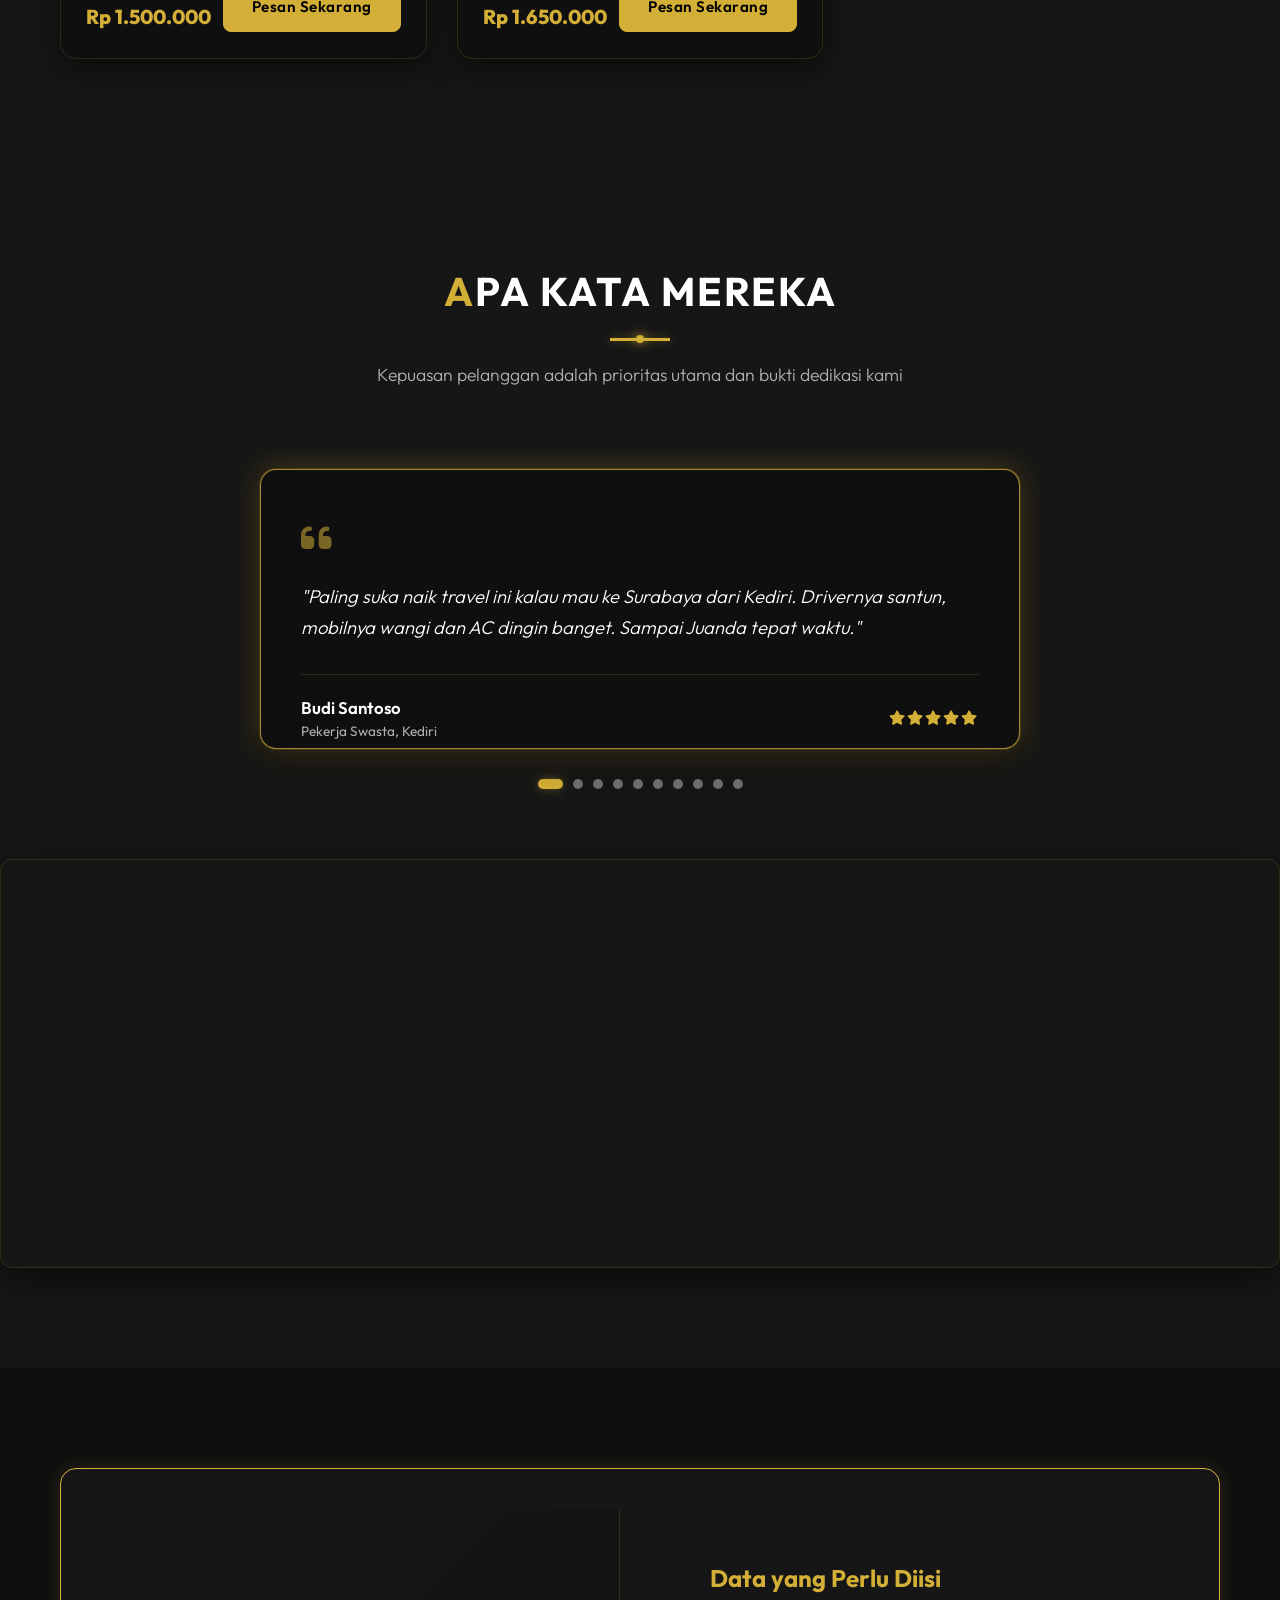
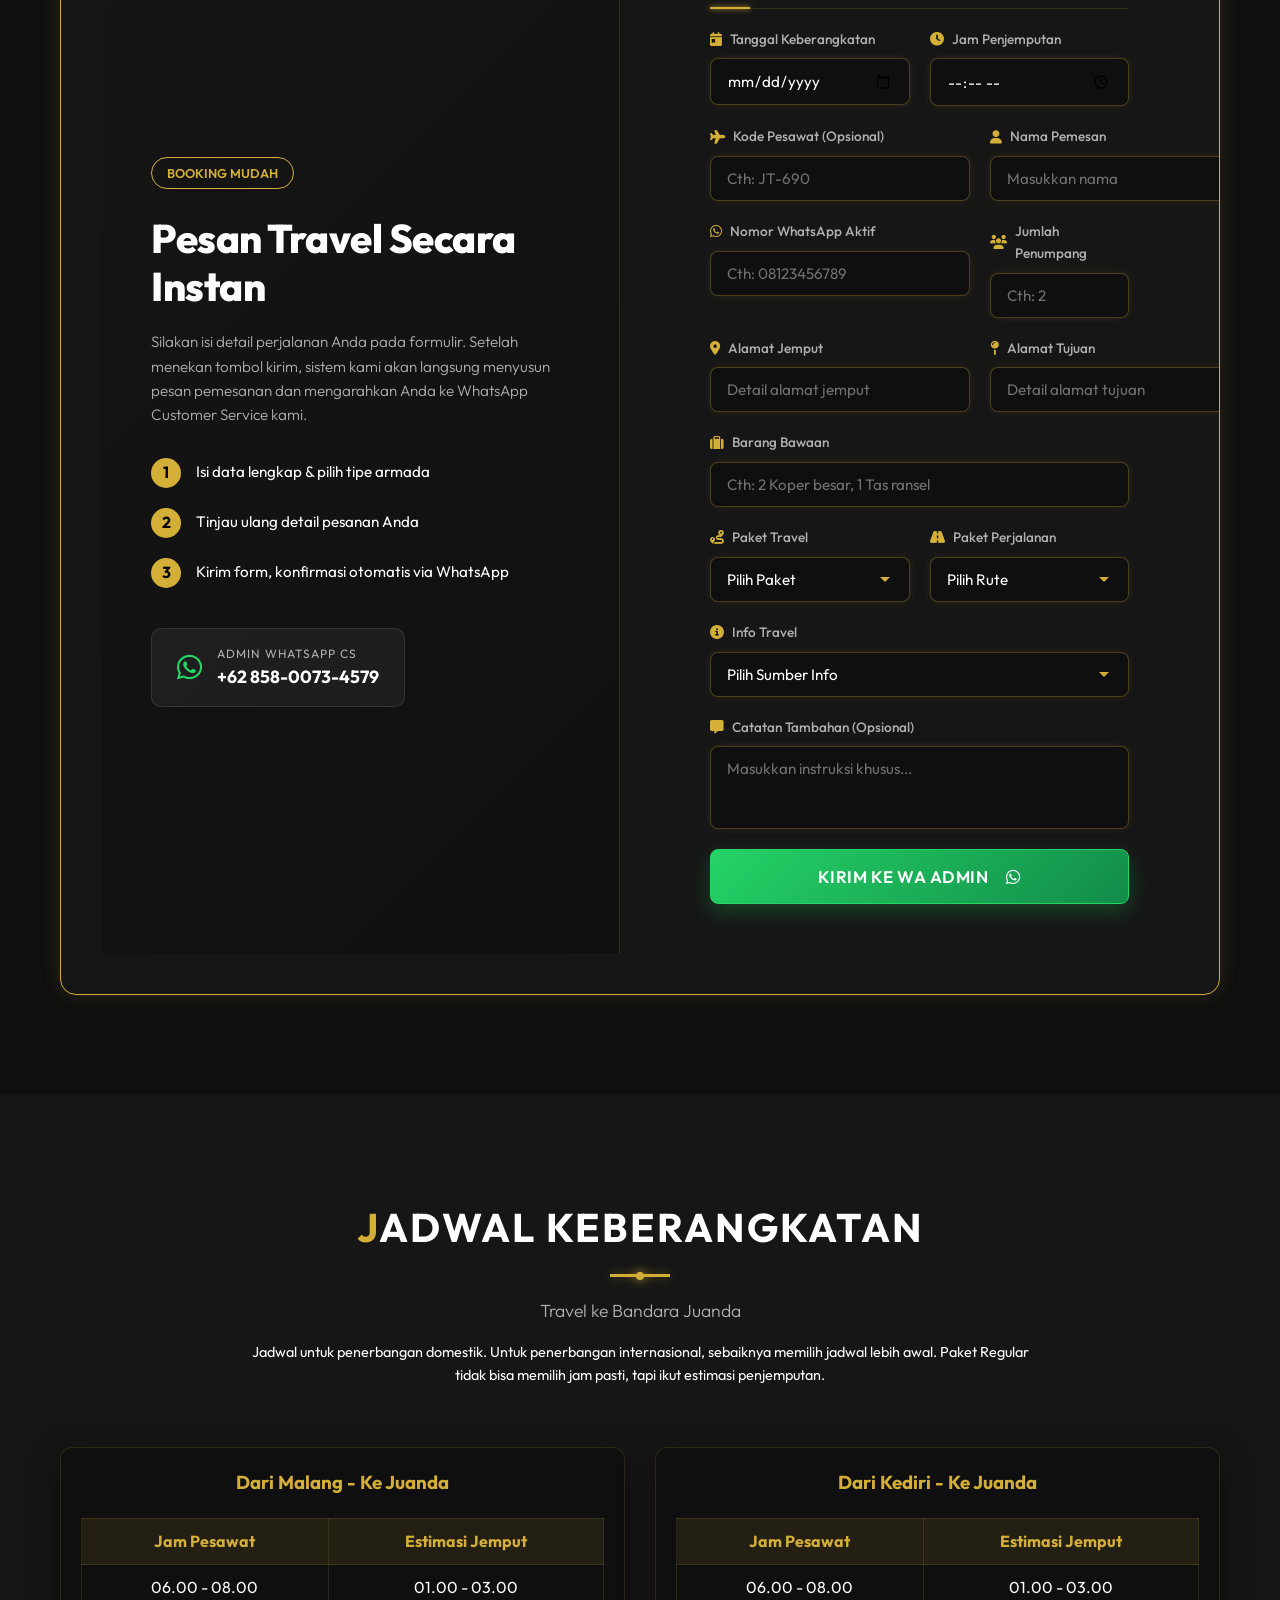
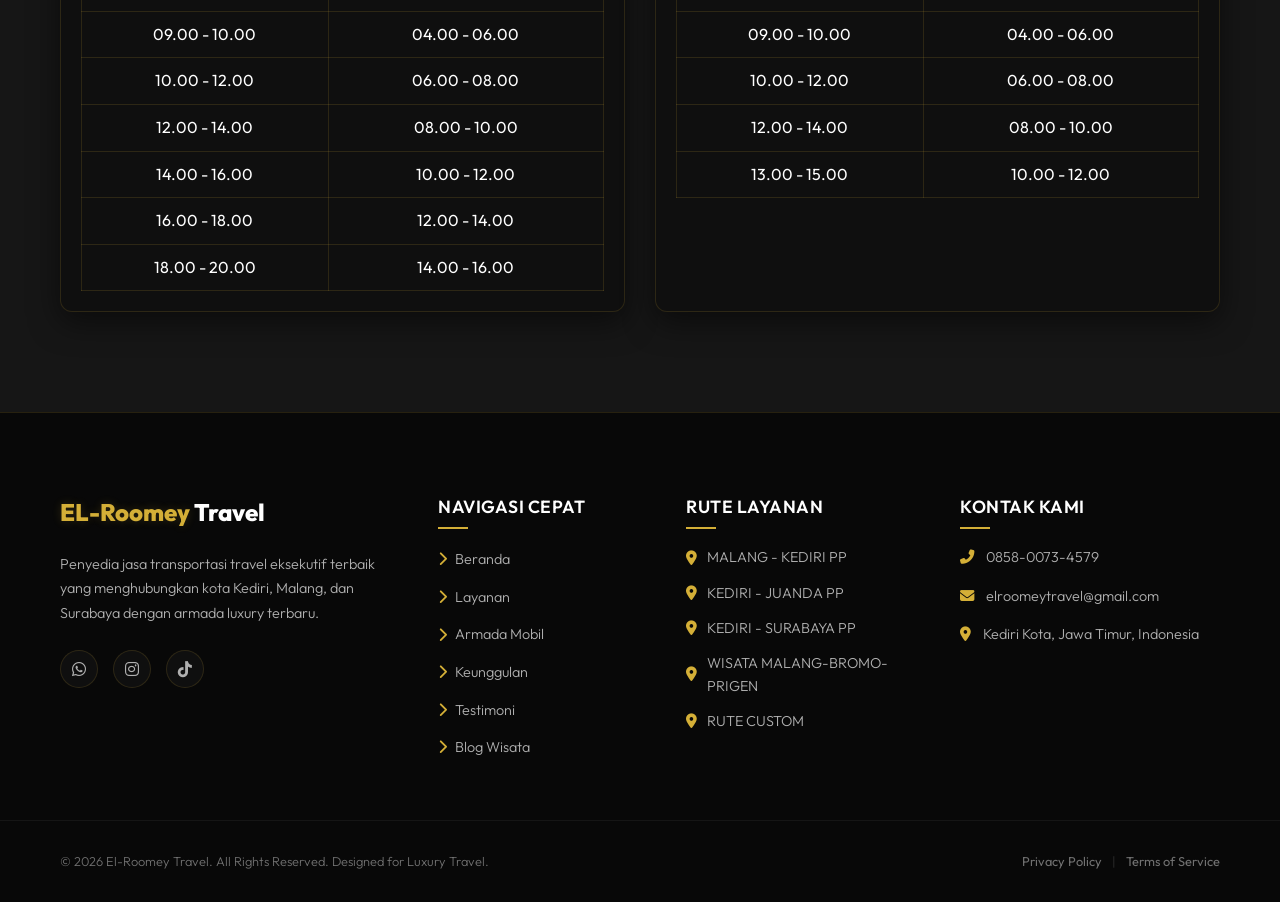
==== commit b4b33439: "Update hero quick booking labels and regular armada selection" ====
--- a/index.html
+++ b/index.html
@@ -79,7 +79,7 @@
             <div class="hero-quick-card reveal-item">
                 <div class="quick-card-title">
                     <i class="fas fa-map-marked-alt text-gold"></i>
-                    <span>Cari Perjalanan Anda</span>
+                    <span>Cek Harga Perjalanan Anda</span>
                 </div>
                 <div class="quick-card-grid">
                     <div class="quick-field">
@@ -118,7 +118,7 @@
                         <input id="quickJumlah" class="quick-input" type="number" min="1" value="1">
                     </div>
                     <button type="button" id="quickSearchBtn" class="btn btn-gold quick-btn">
-                        <span>Pesan</span>
+                        <span>Cek Harga</span>
                         <i class="fas fa-chevron-right"></i>
                     </button>
                 </div>
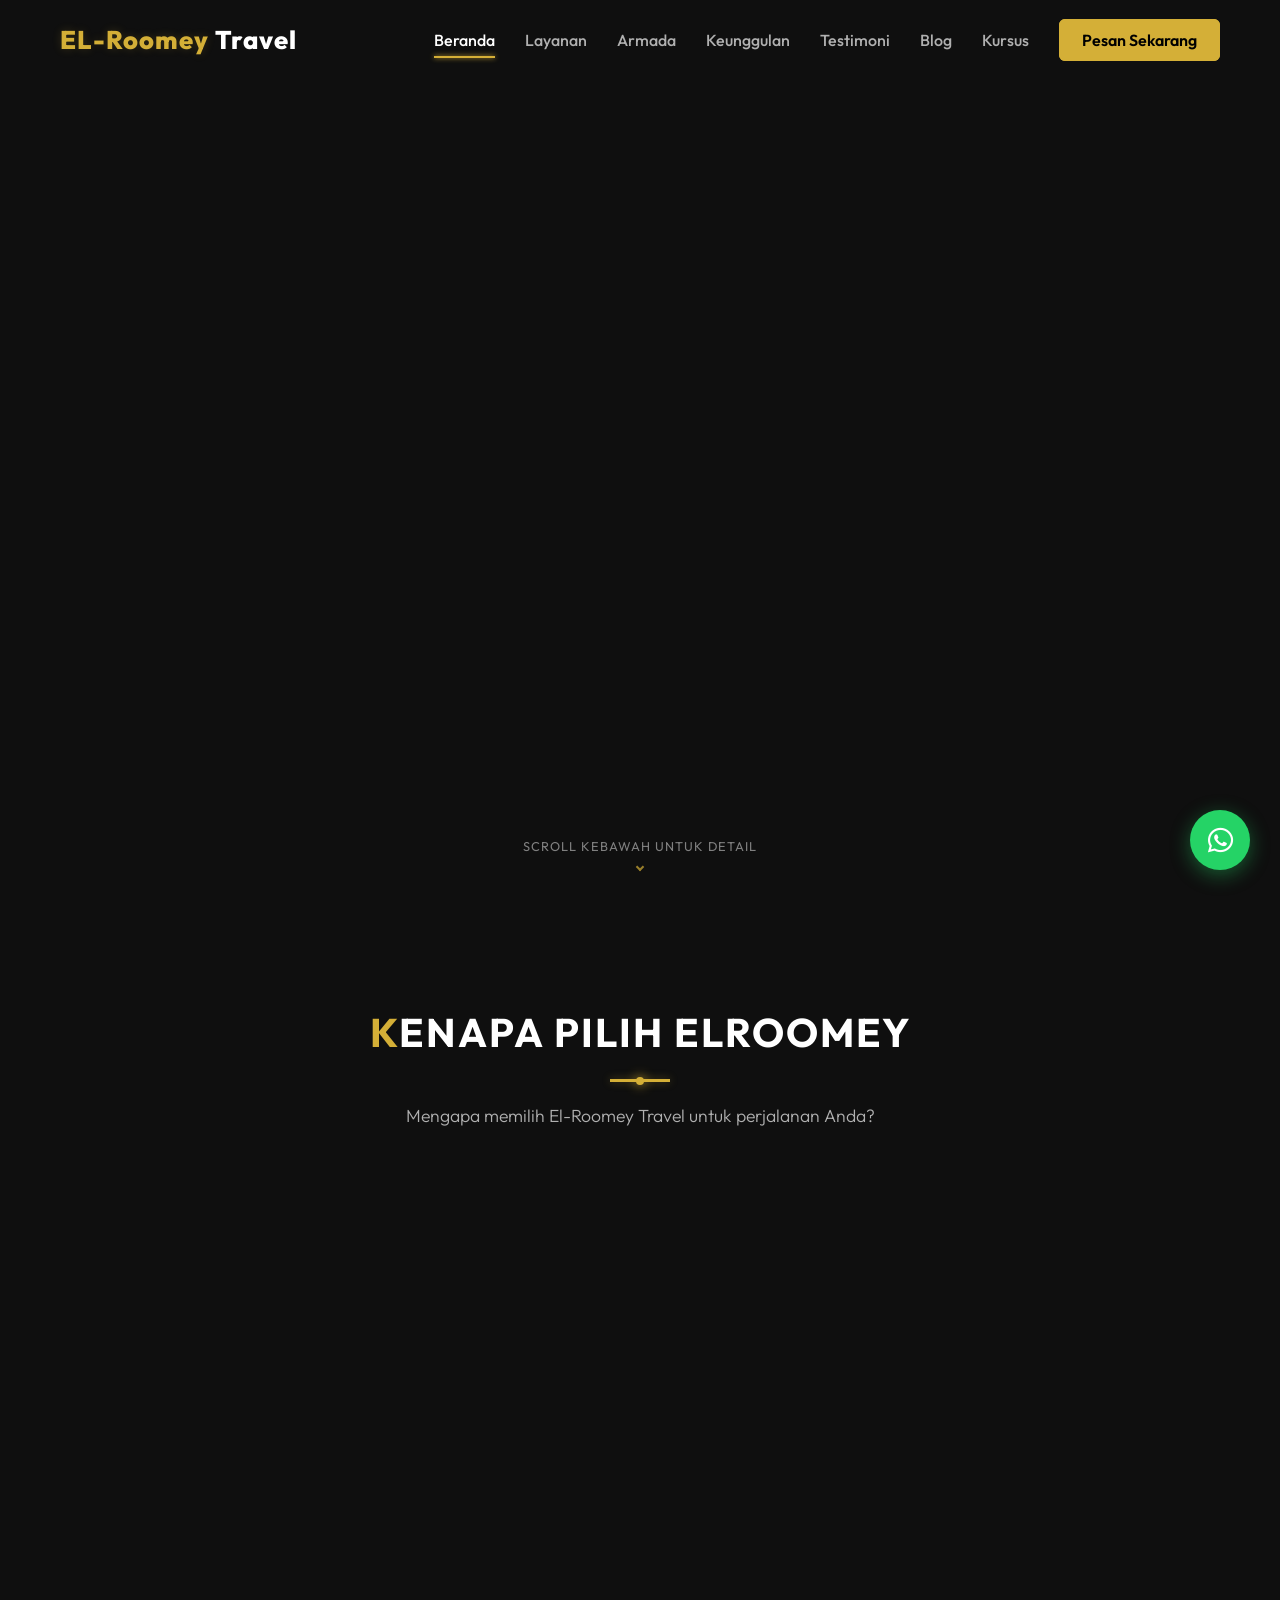
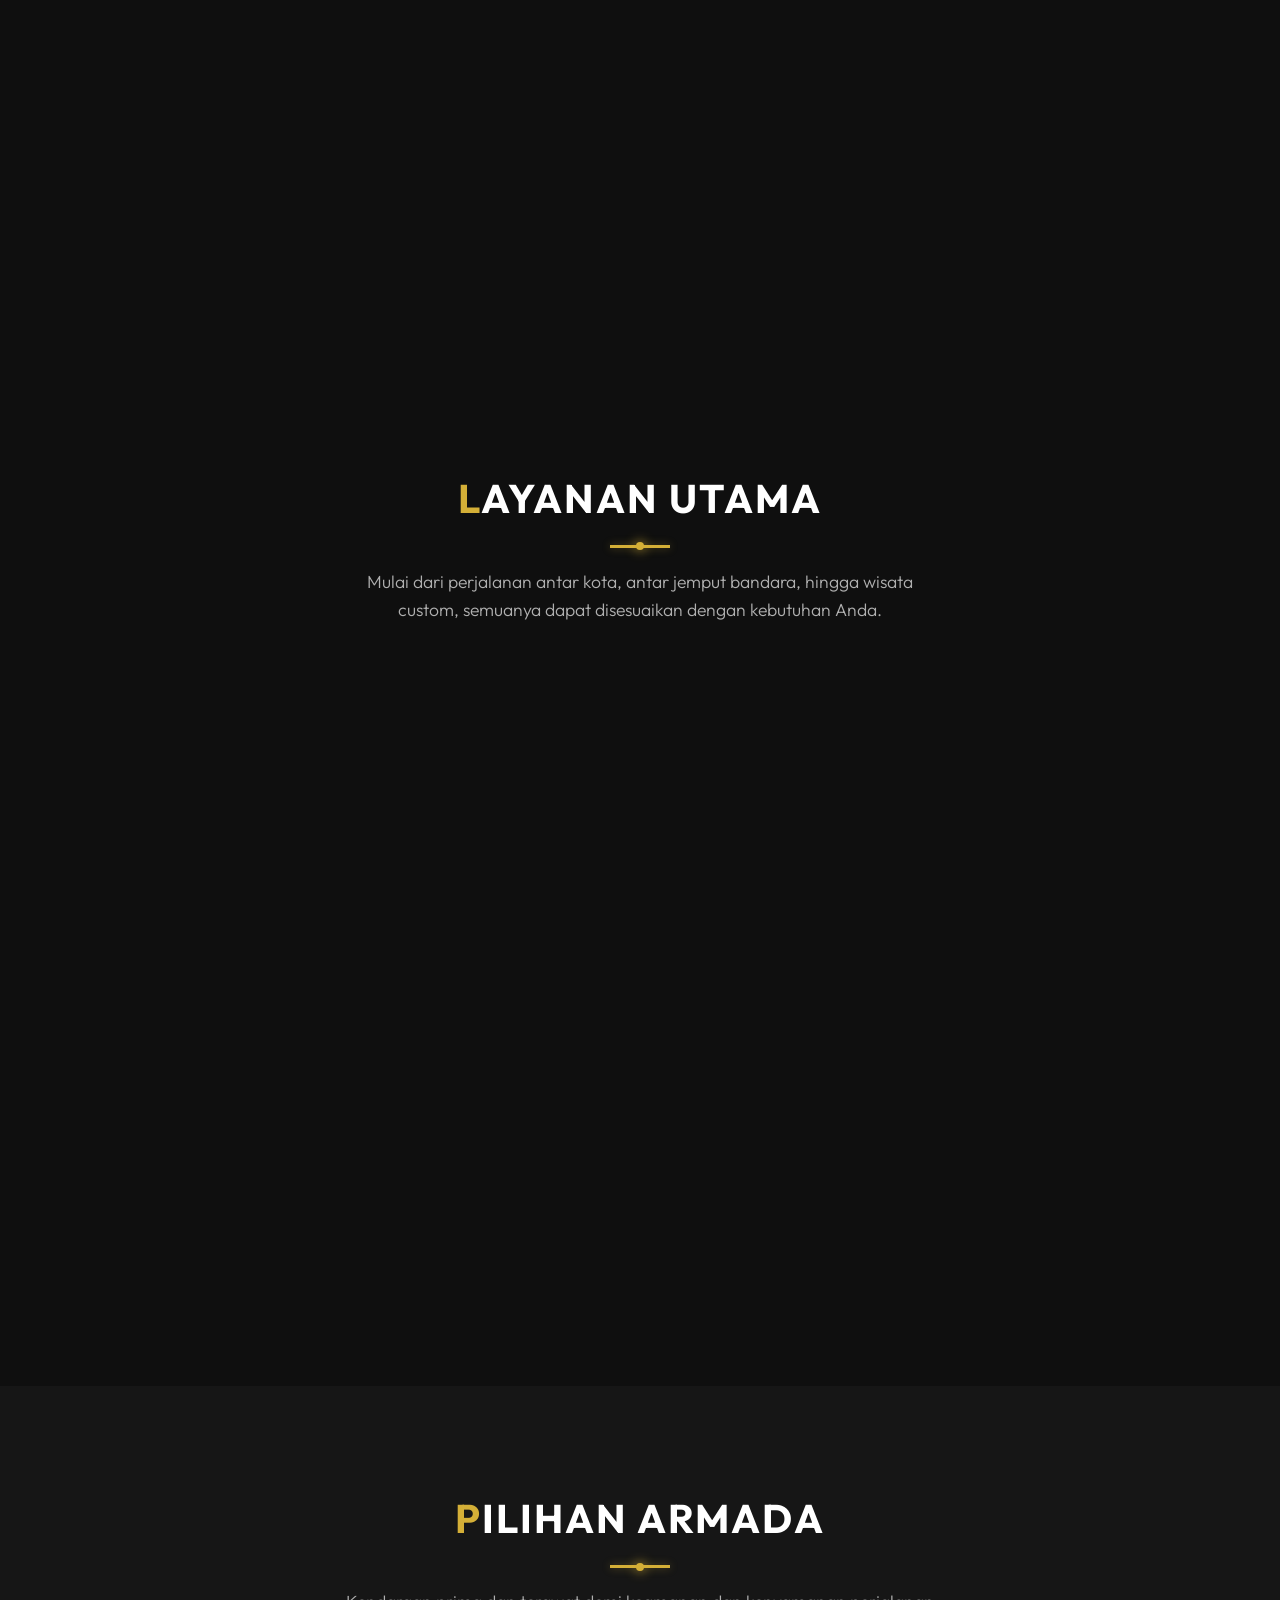
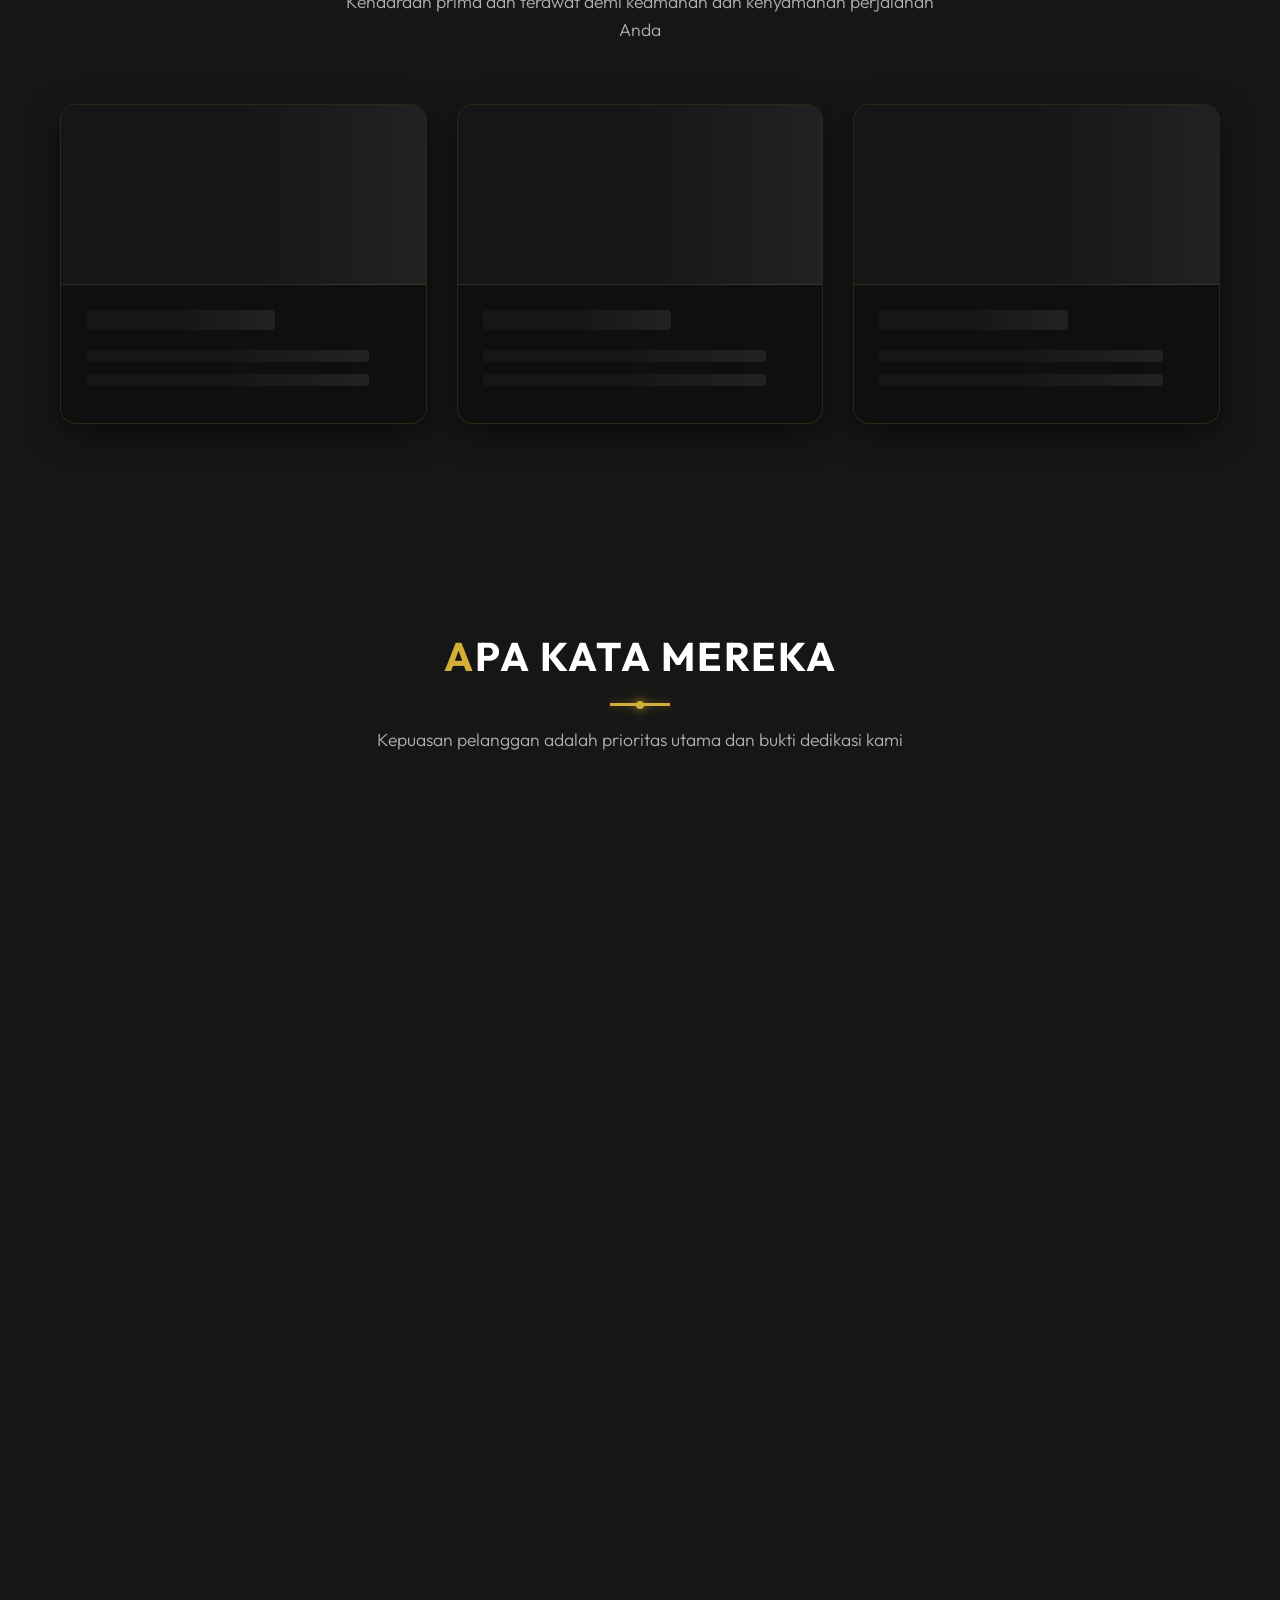
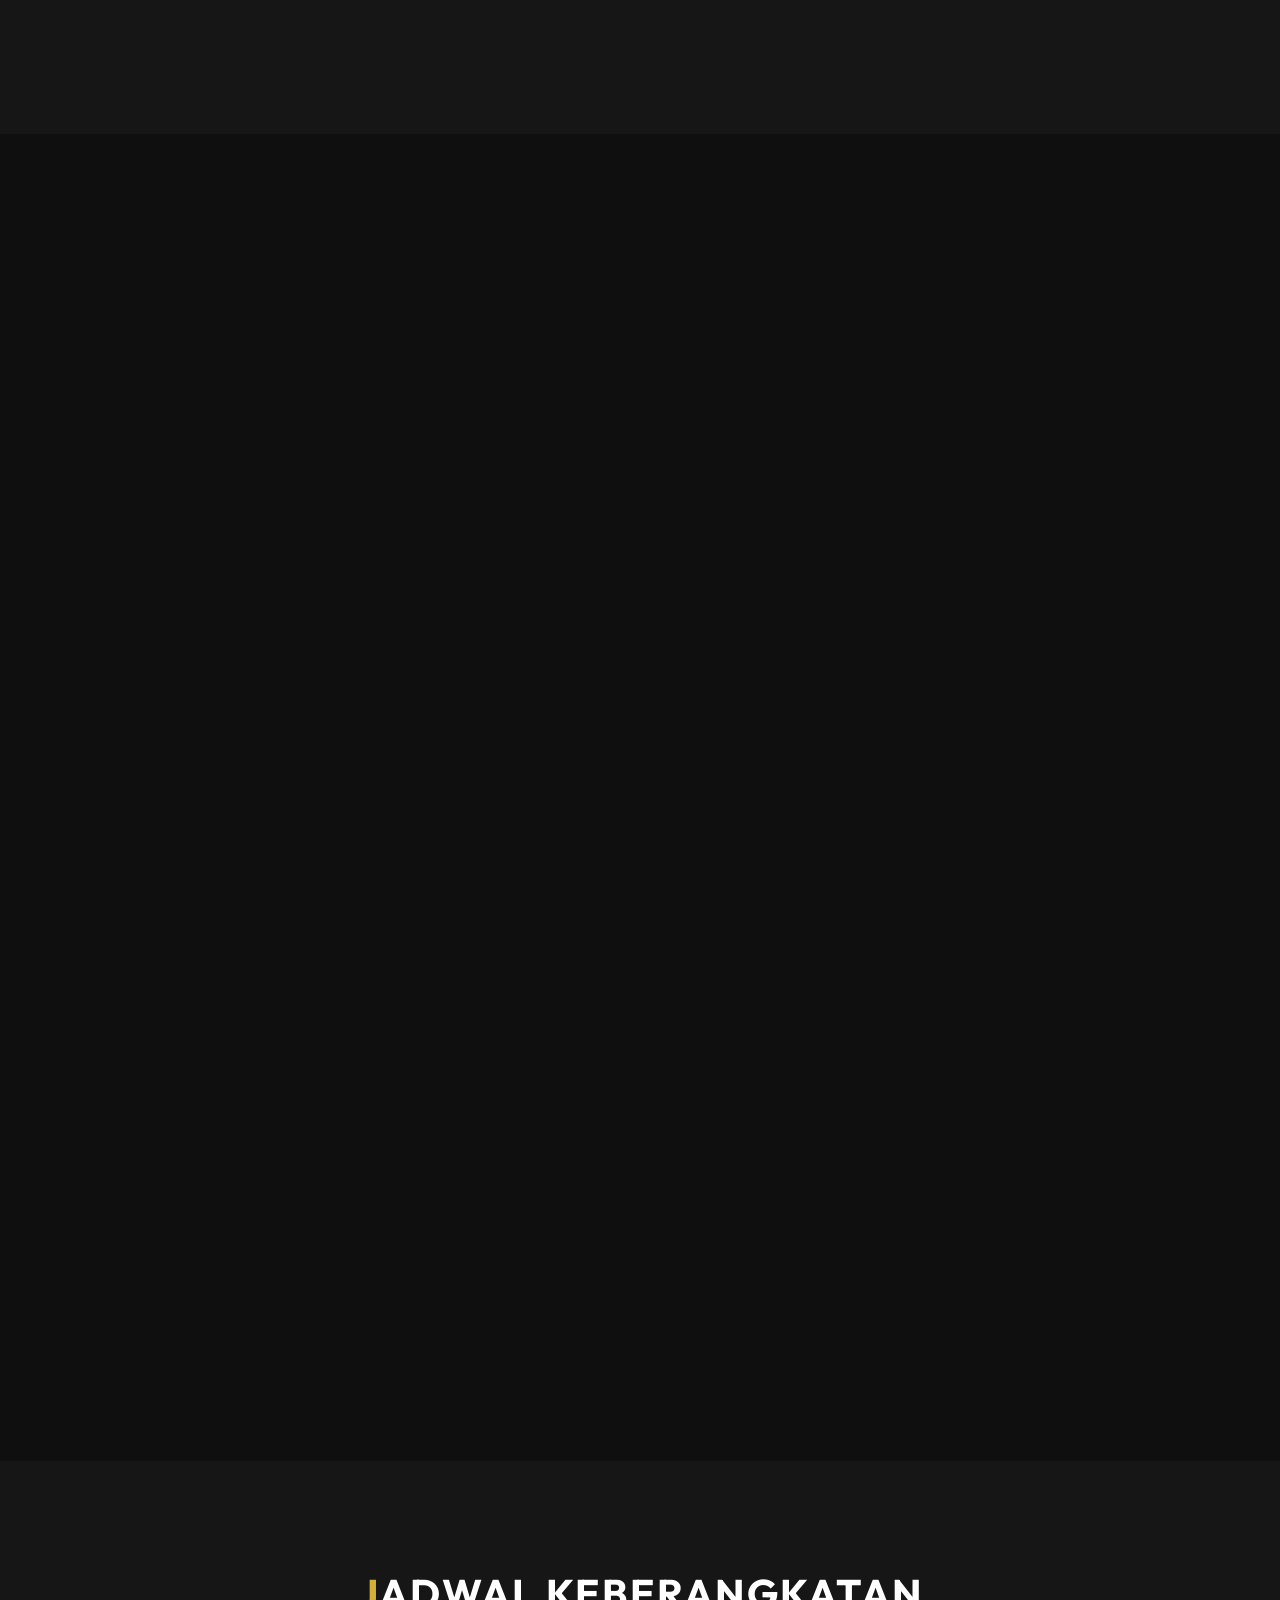
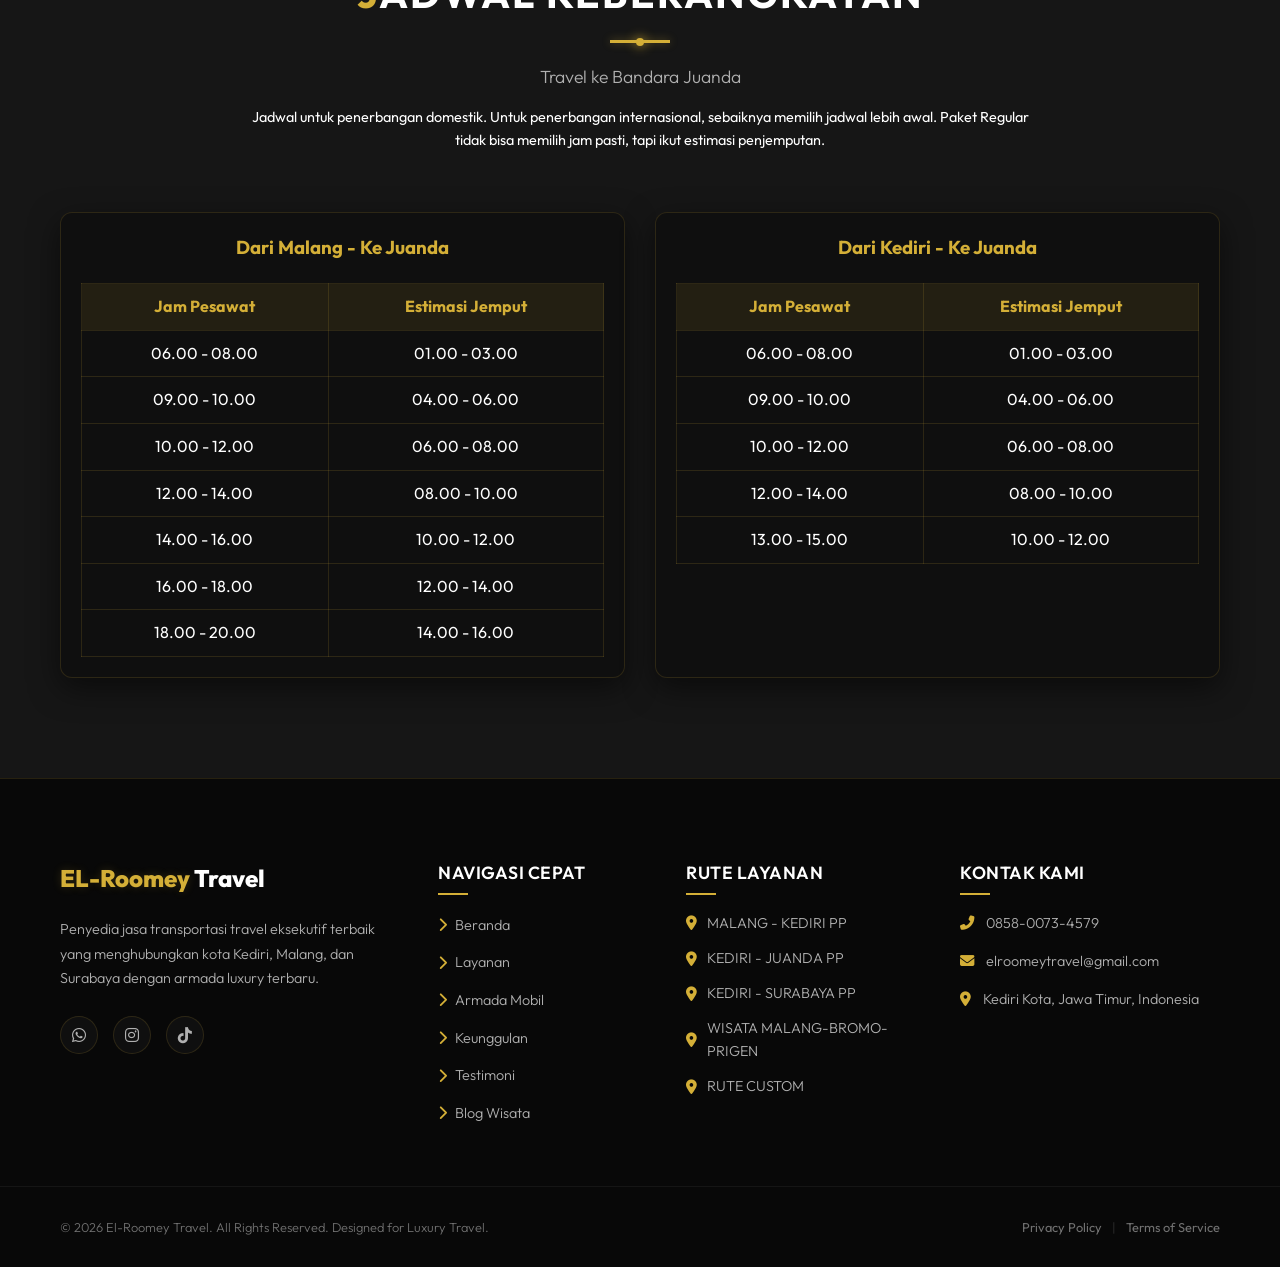
==== commit ca95f217: "Push latest local updates to booking widget data and hero inputs" ====
--- a/index.html
+++ b/index.html
@@ -101,7 +101,7 @@
                             <option value="Malang Kabupaten">Malang Kabupaten</option>
                             <option value="Batu Kota">Batu Kota</option>
                             <option value="Bandara Juanda">Bandara Juanda</option>
-                            <option value="Kediri">Kediri</option>
+                            <option value="Kediri kota">Kediri kota</option>
                         </select>
                     </div>
                     <div class="quick-field">
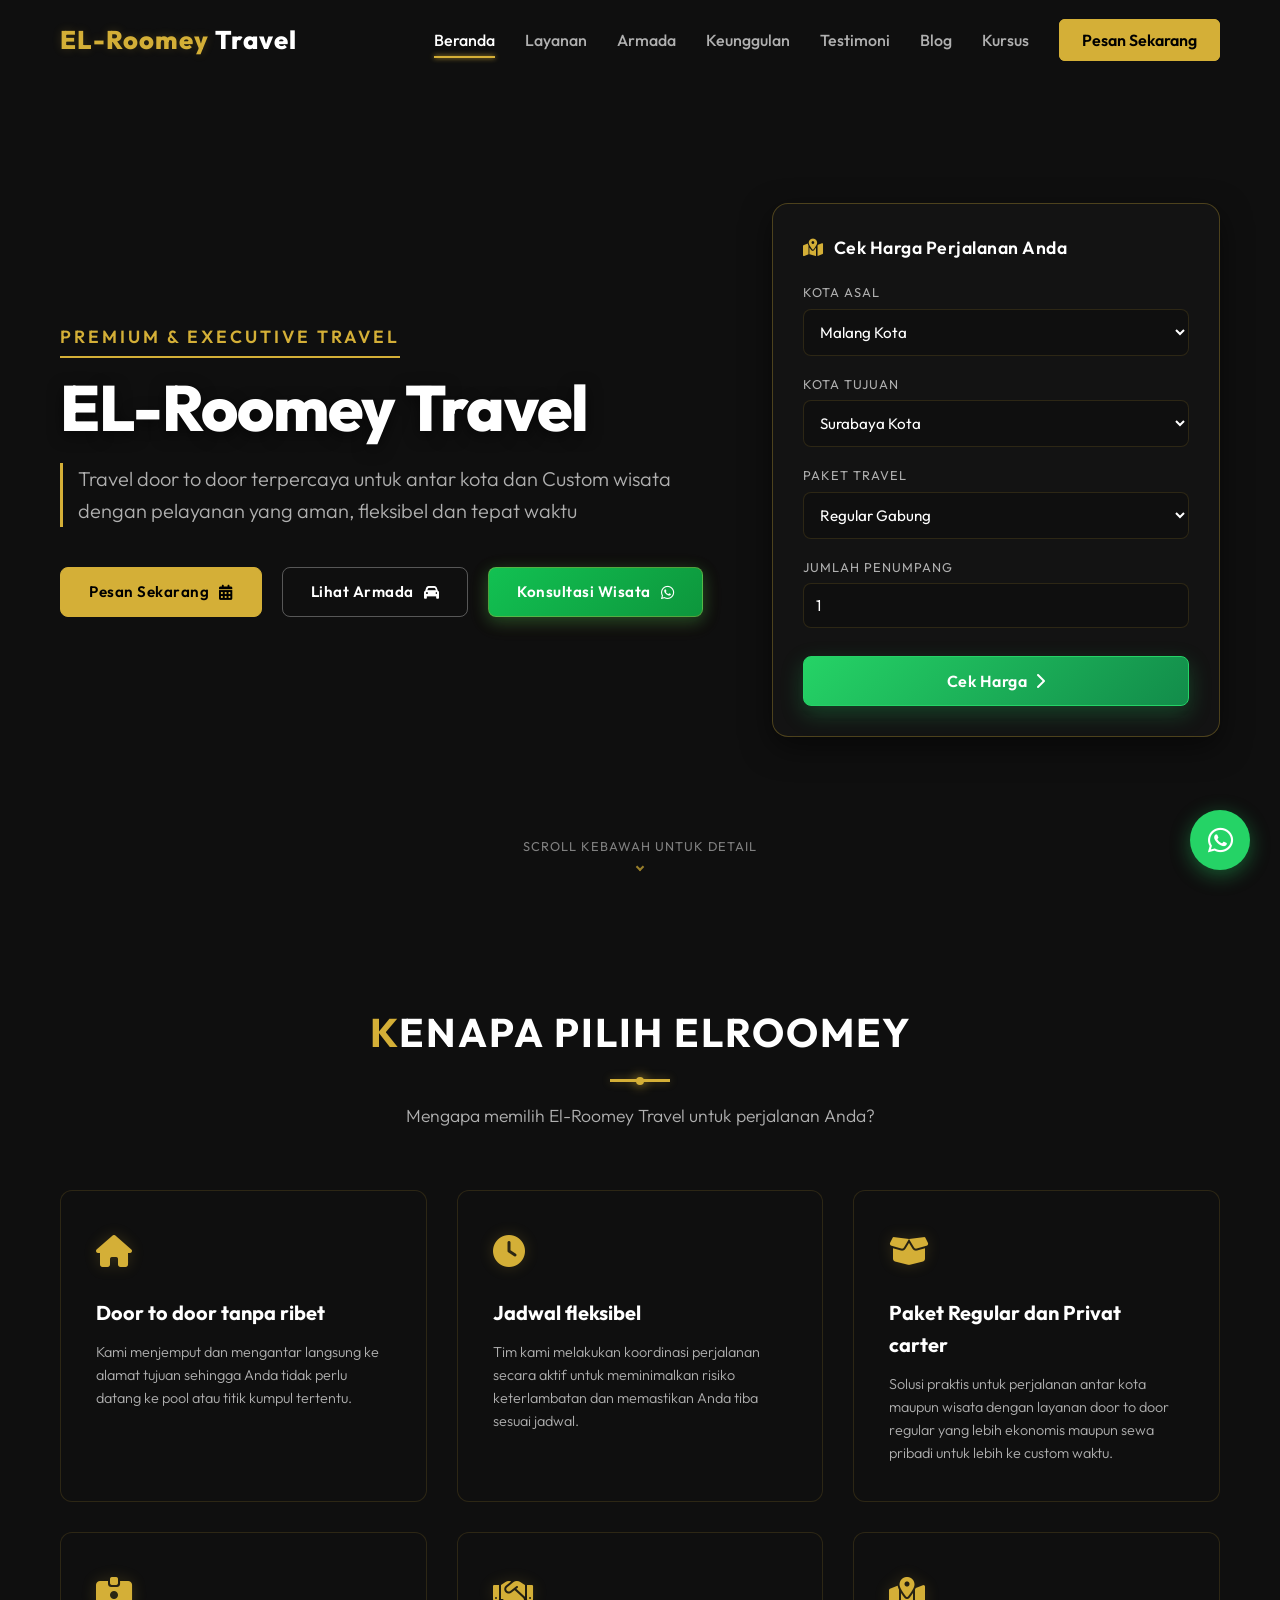
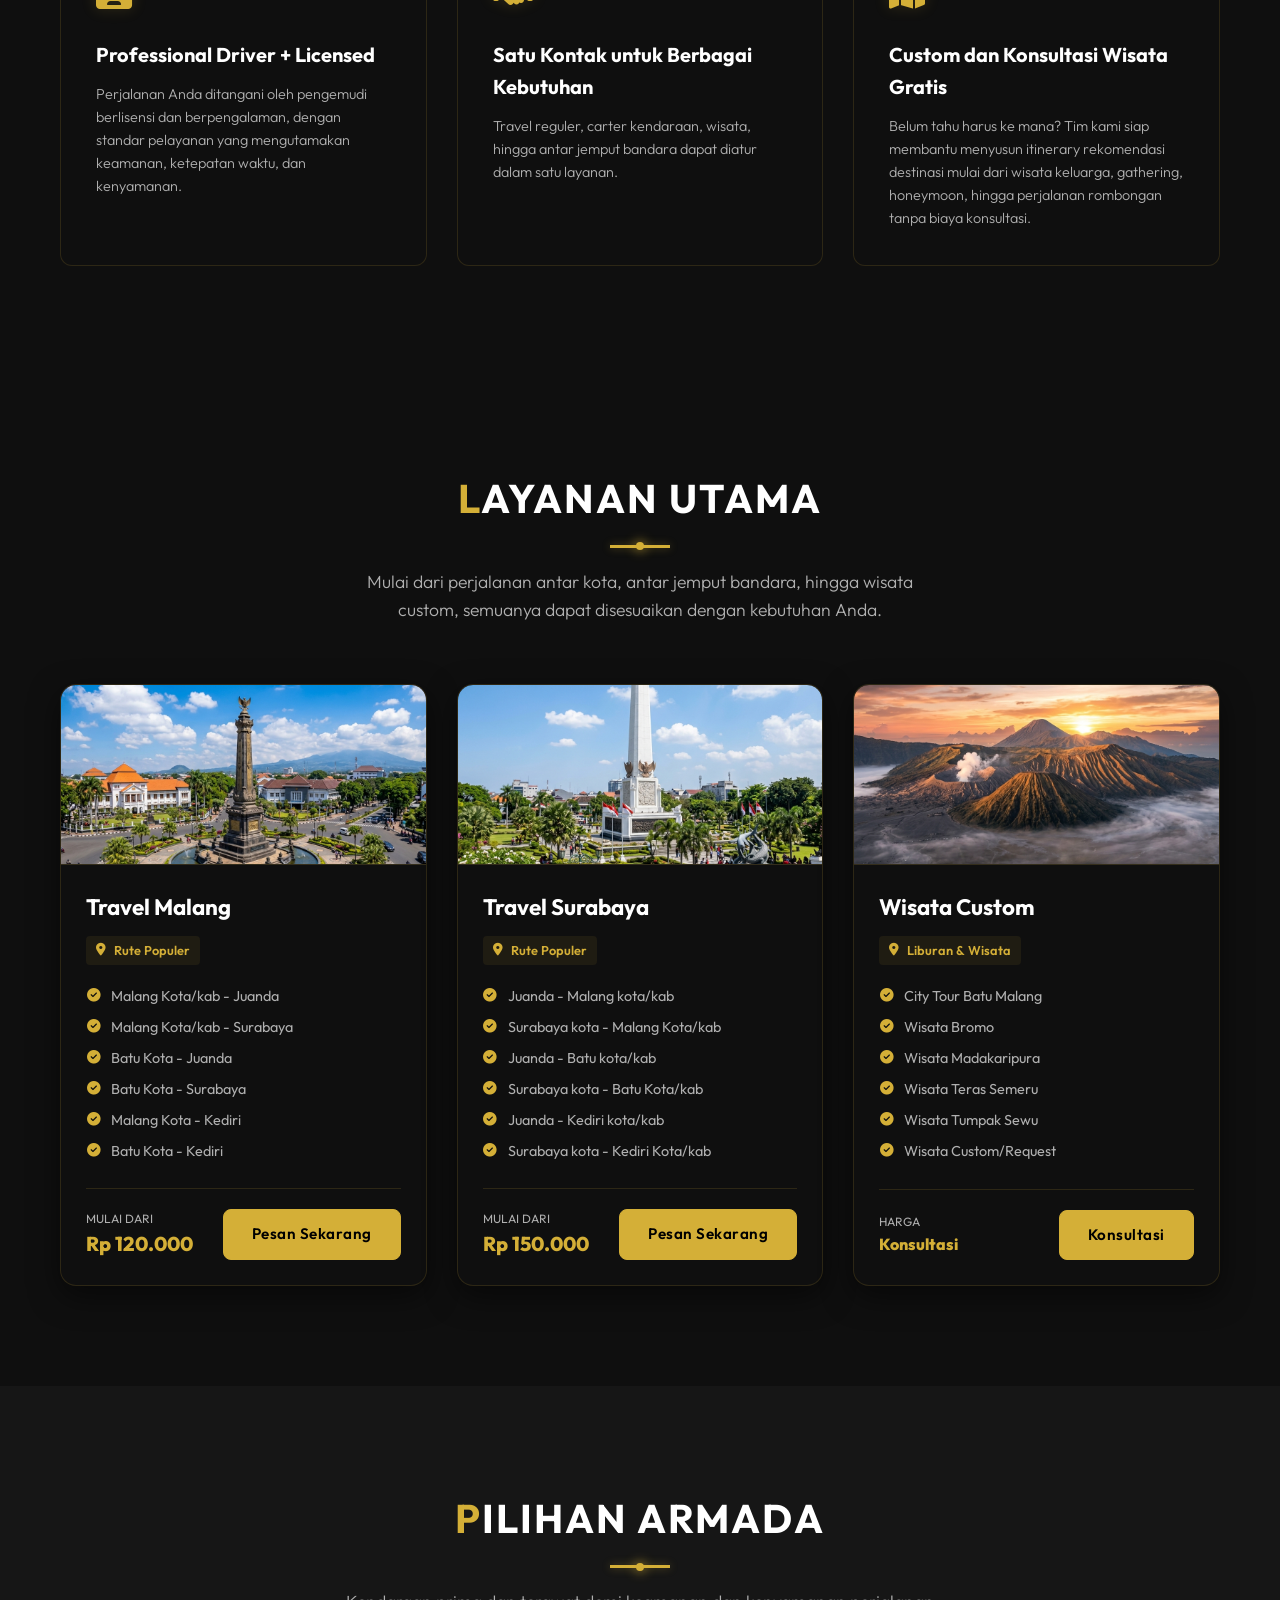
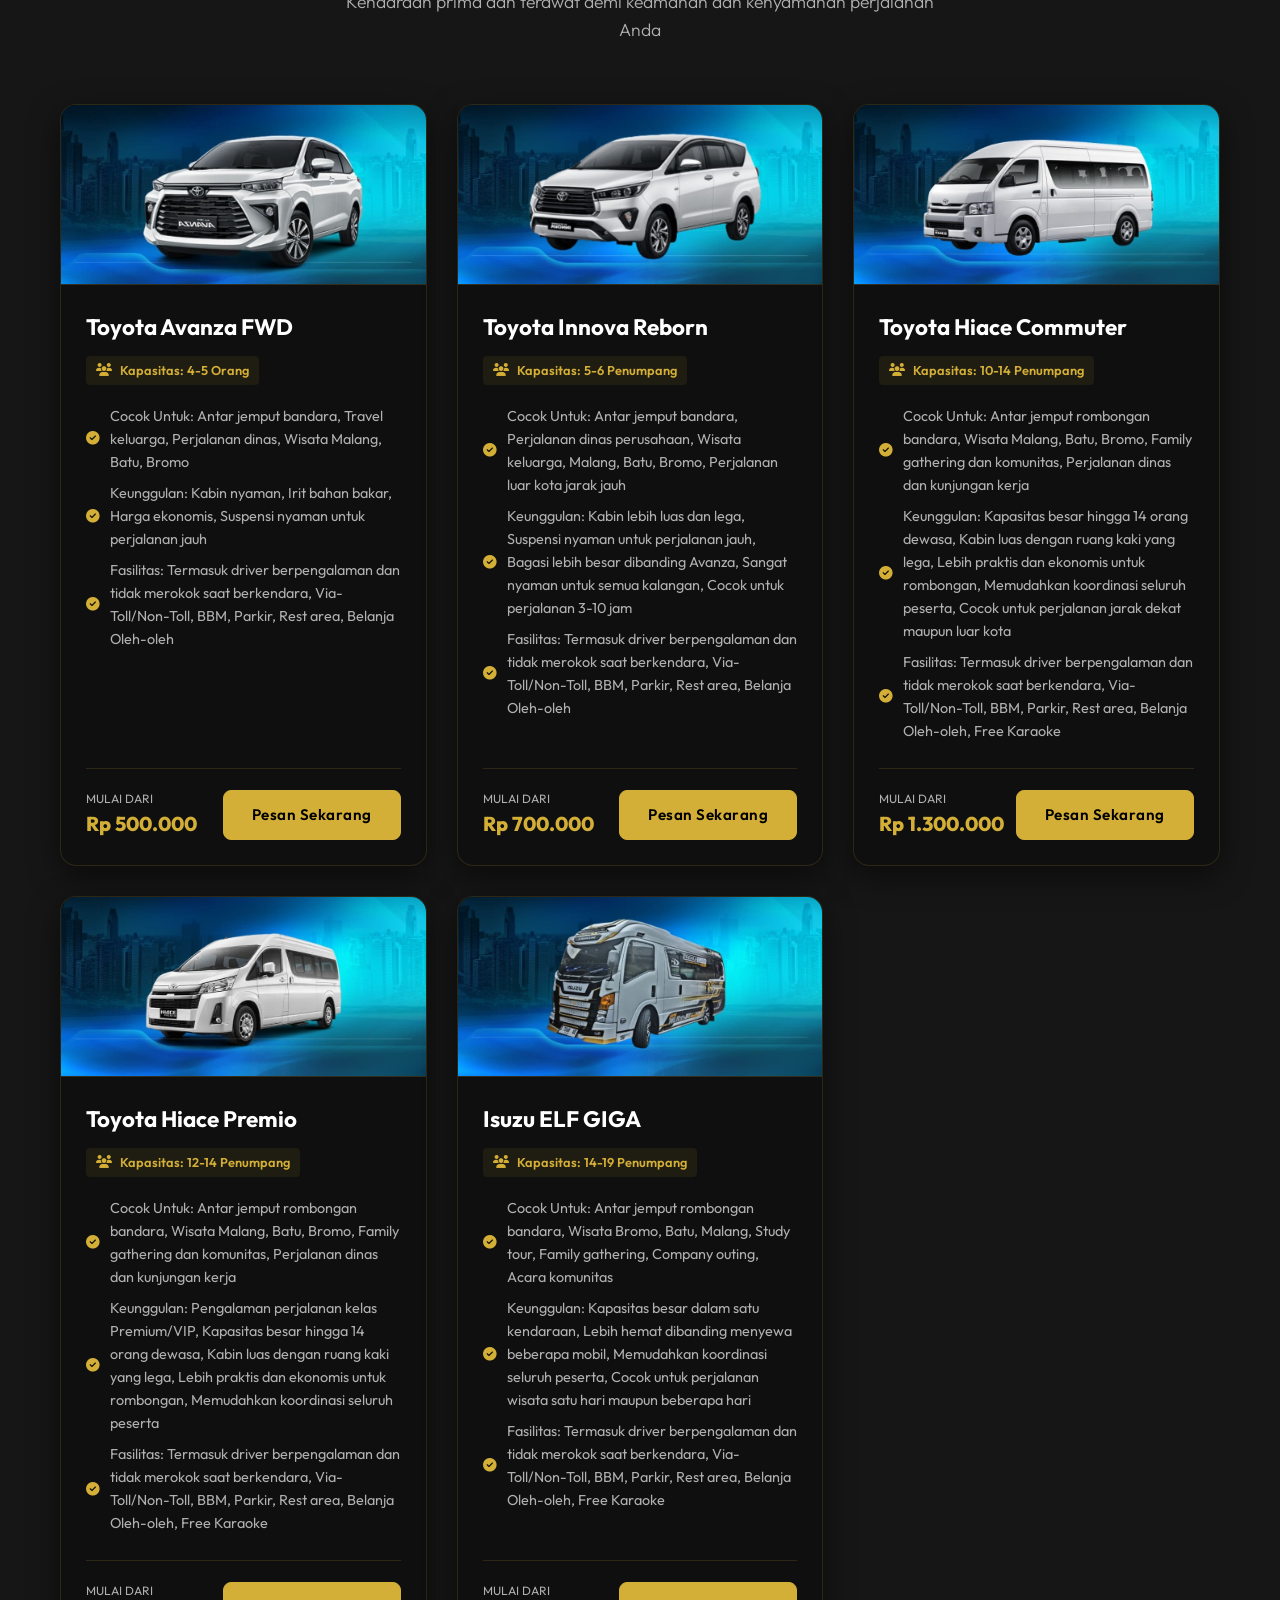
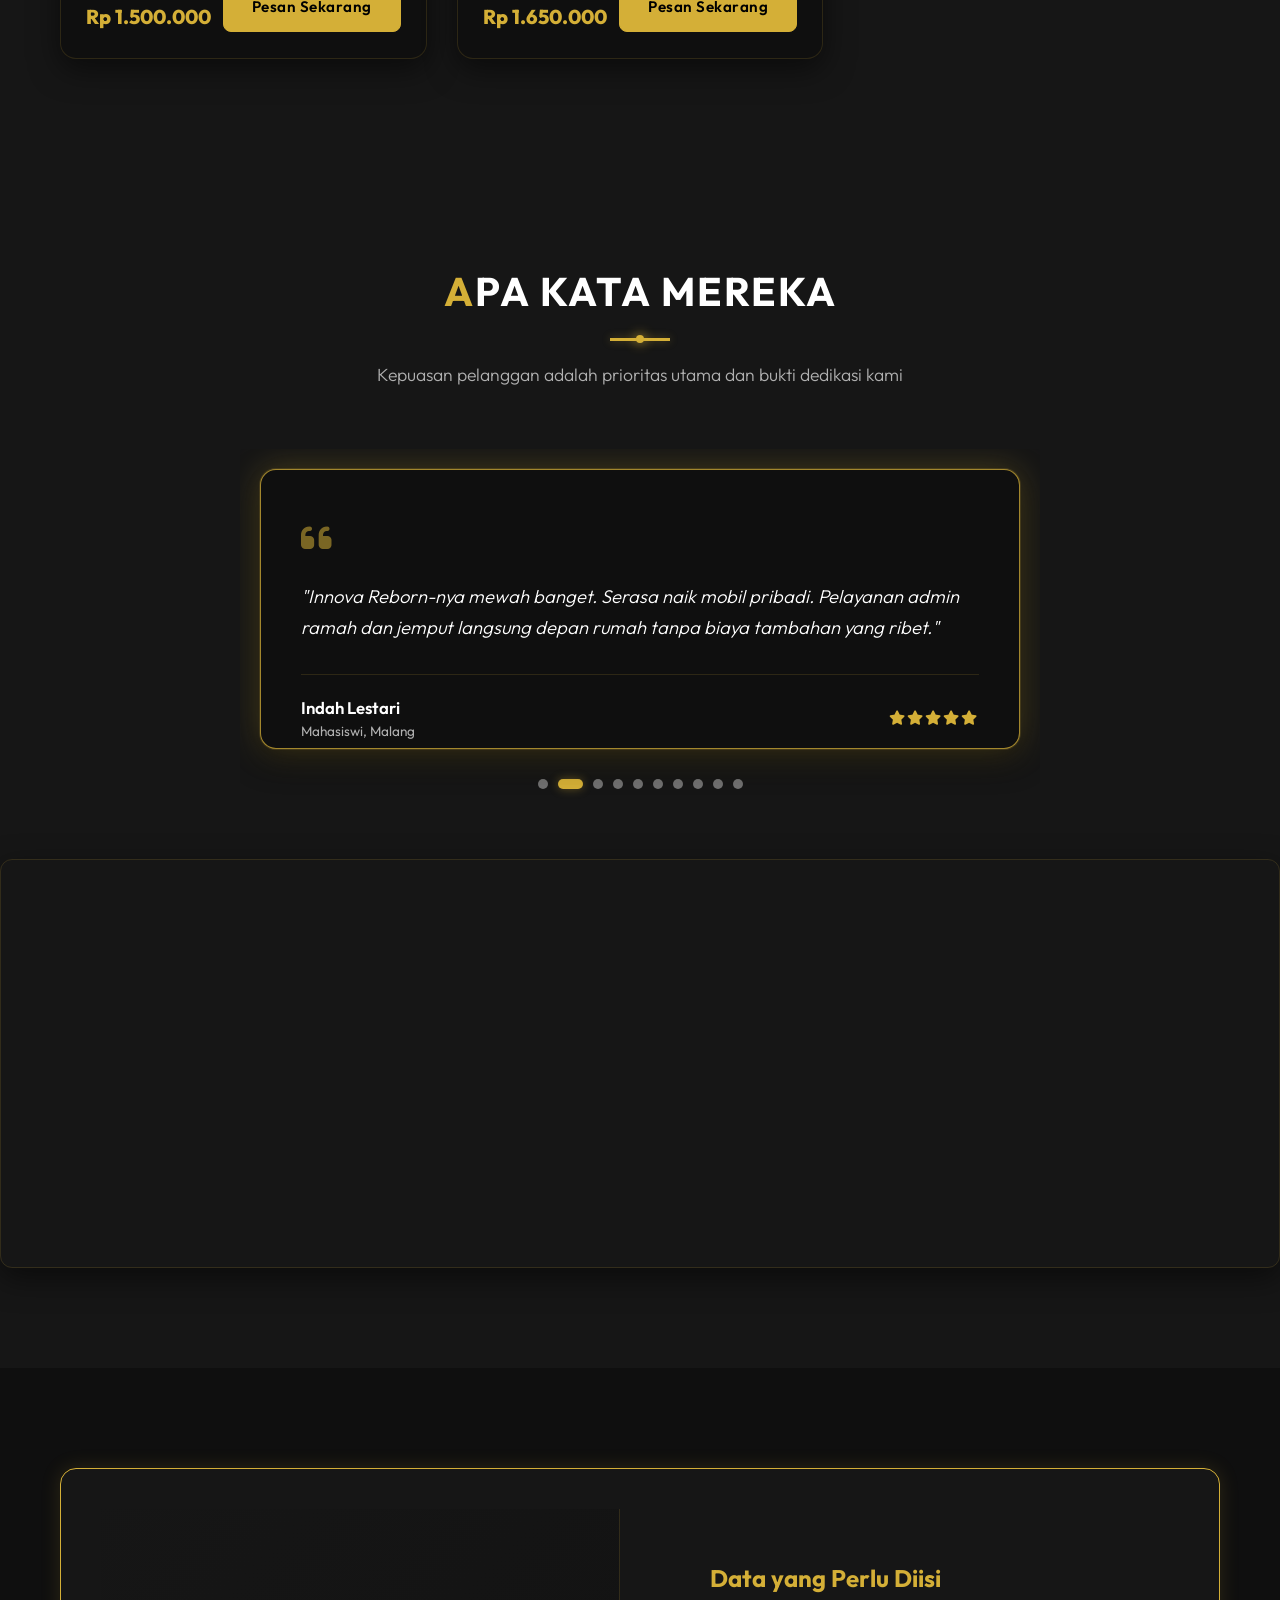
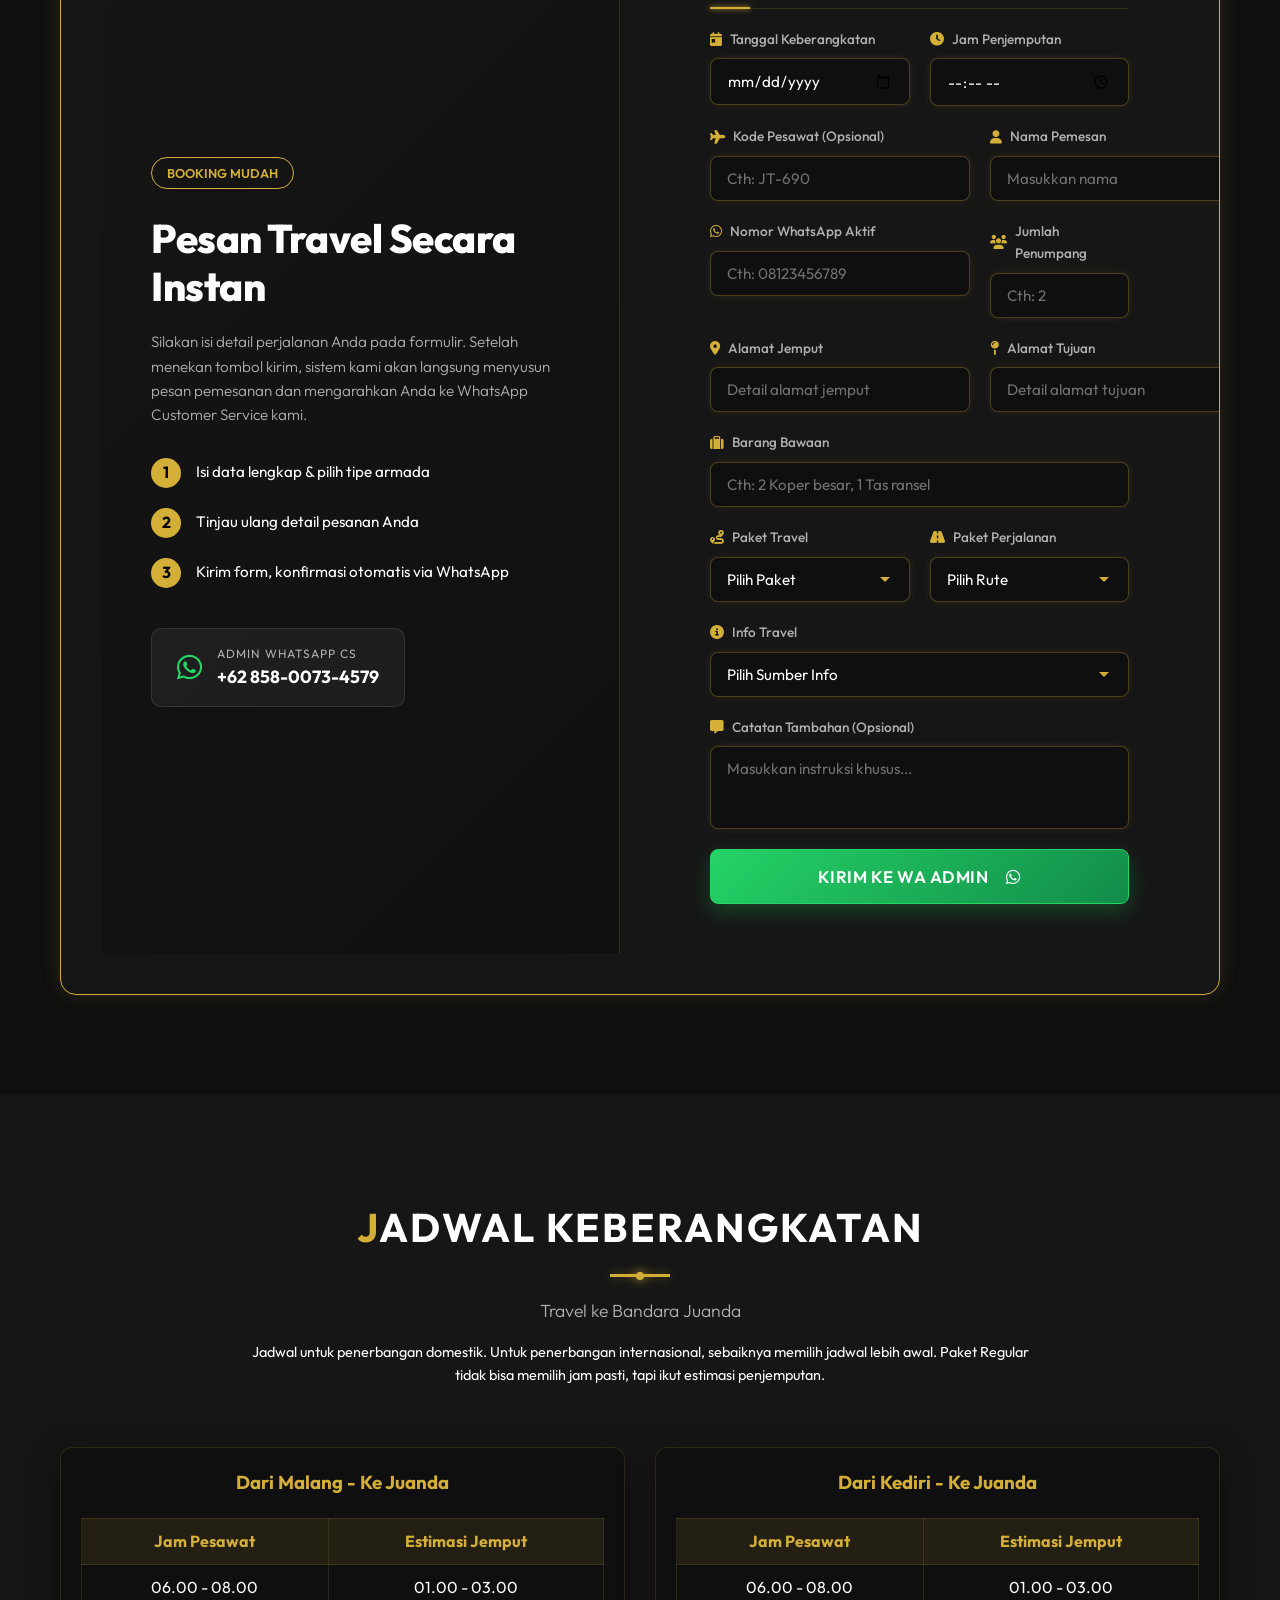
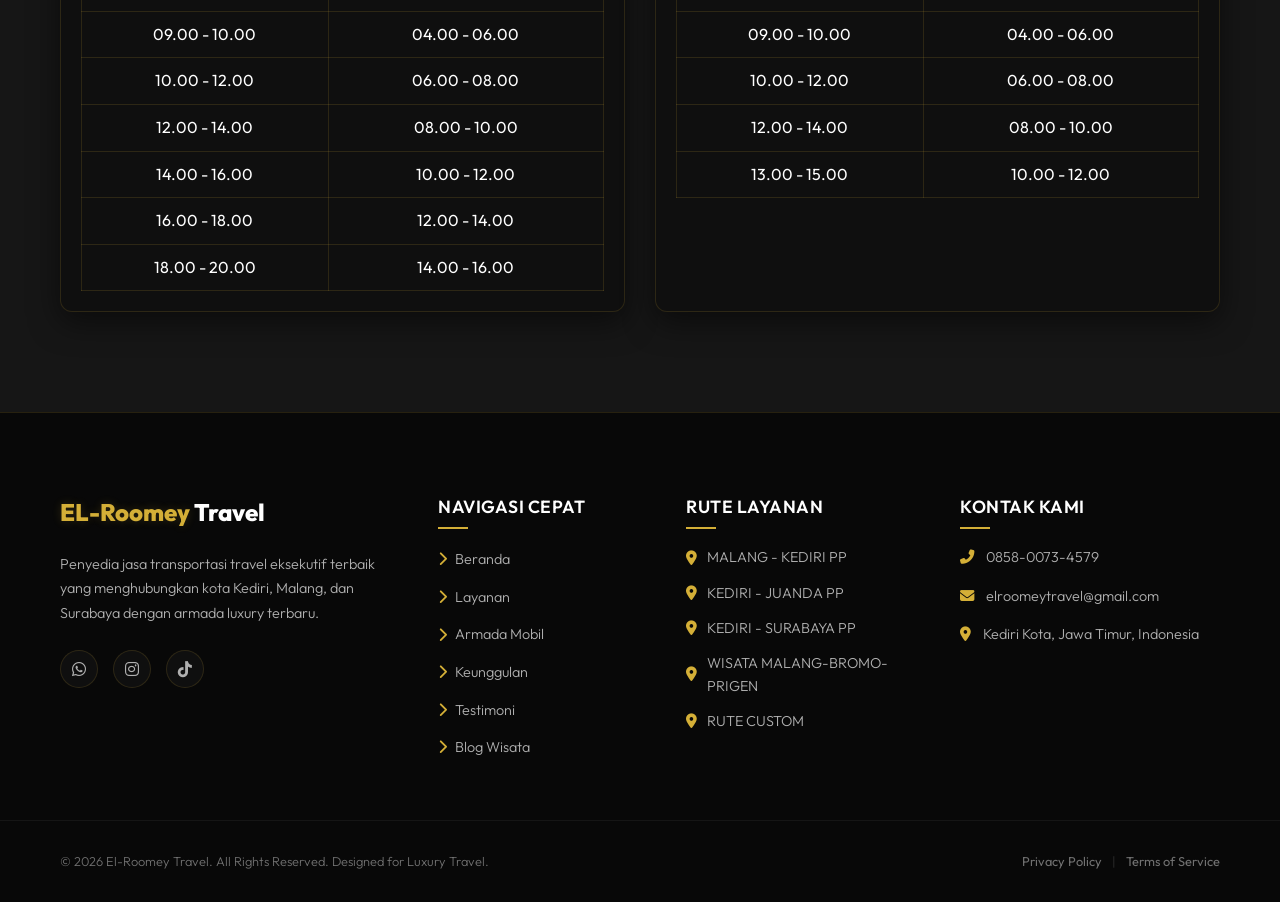
==== commit a68b51dc: "Fix route normalization and Kediri route options for quick price search" ====
--- a/index.html
+++ b/index.html
@@ -90,7 +90,7 @@
                             <option value="Batu Kota">Batu Kota</option>
                             <option value="Surabaya Kota">Surabaya Kota</option>
                             <option value="Bandara Juanda">Bandara Juanda</option>
-                            <option value="Kediri">Kediri</option>
+                            <option value="Kediri Kota">Kediri Kota</option>
                         </select>
                     </div>
                     <div class="quick-field">
@@ -101,7 +101,7 @@
                             <option value="Malang Kabupaten">Malang Kabupaten</option>
                             <option value="Batu Kota">Batu Kota</option>
                             <option value="Bandara Juanda">Bandara Juanda</option>
-                            <option value="Kediri kota">Kediri kota</option>
+                            <option value="Kediri Kota">Kediri Kota</option>
                         </select>
                     </div>
                     <div class="quick-field">
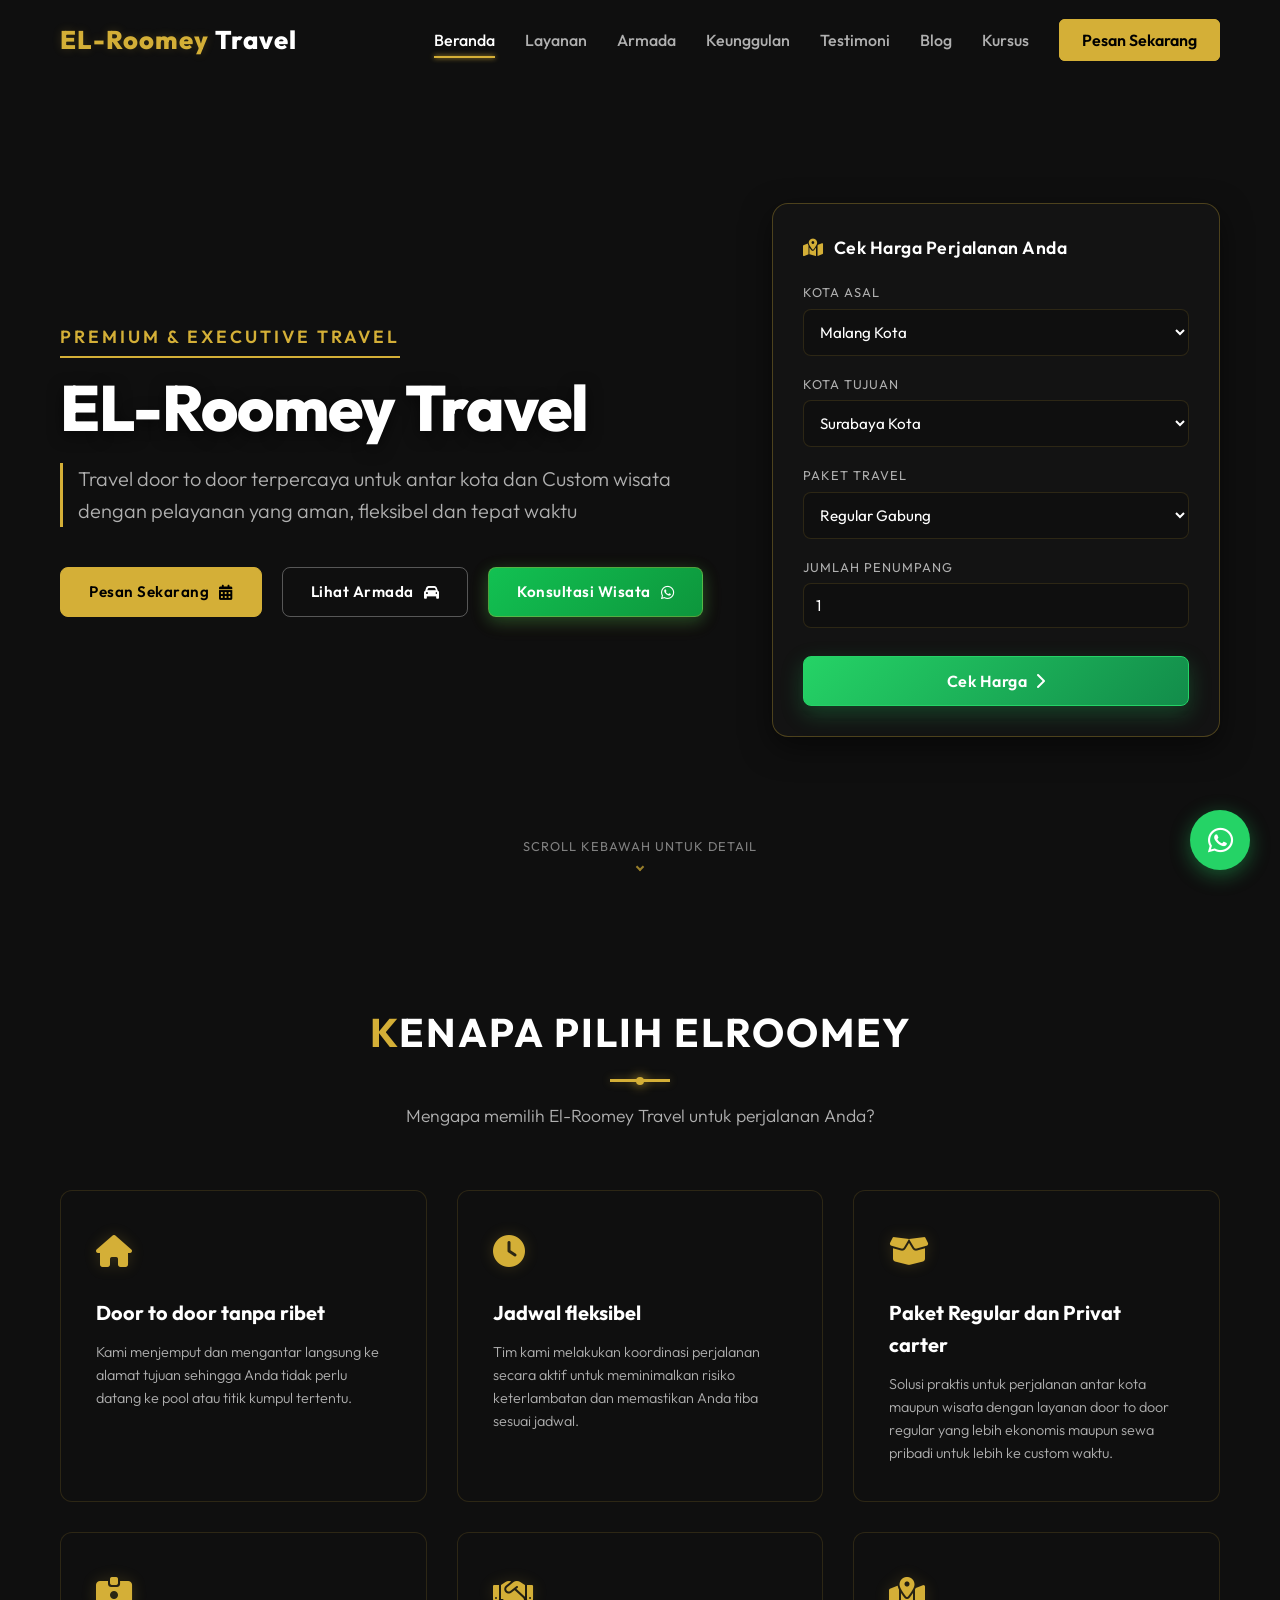
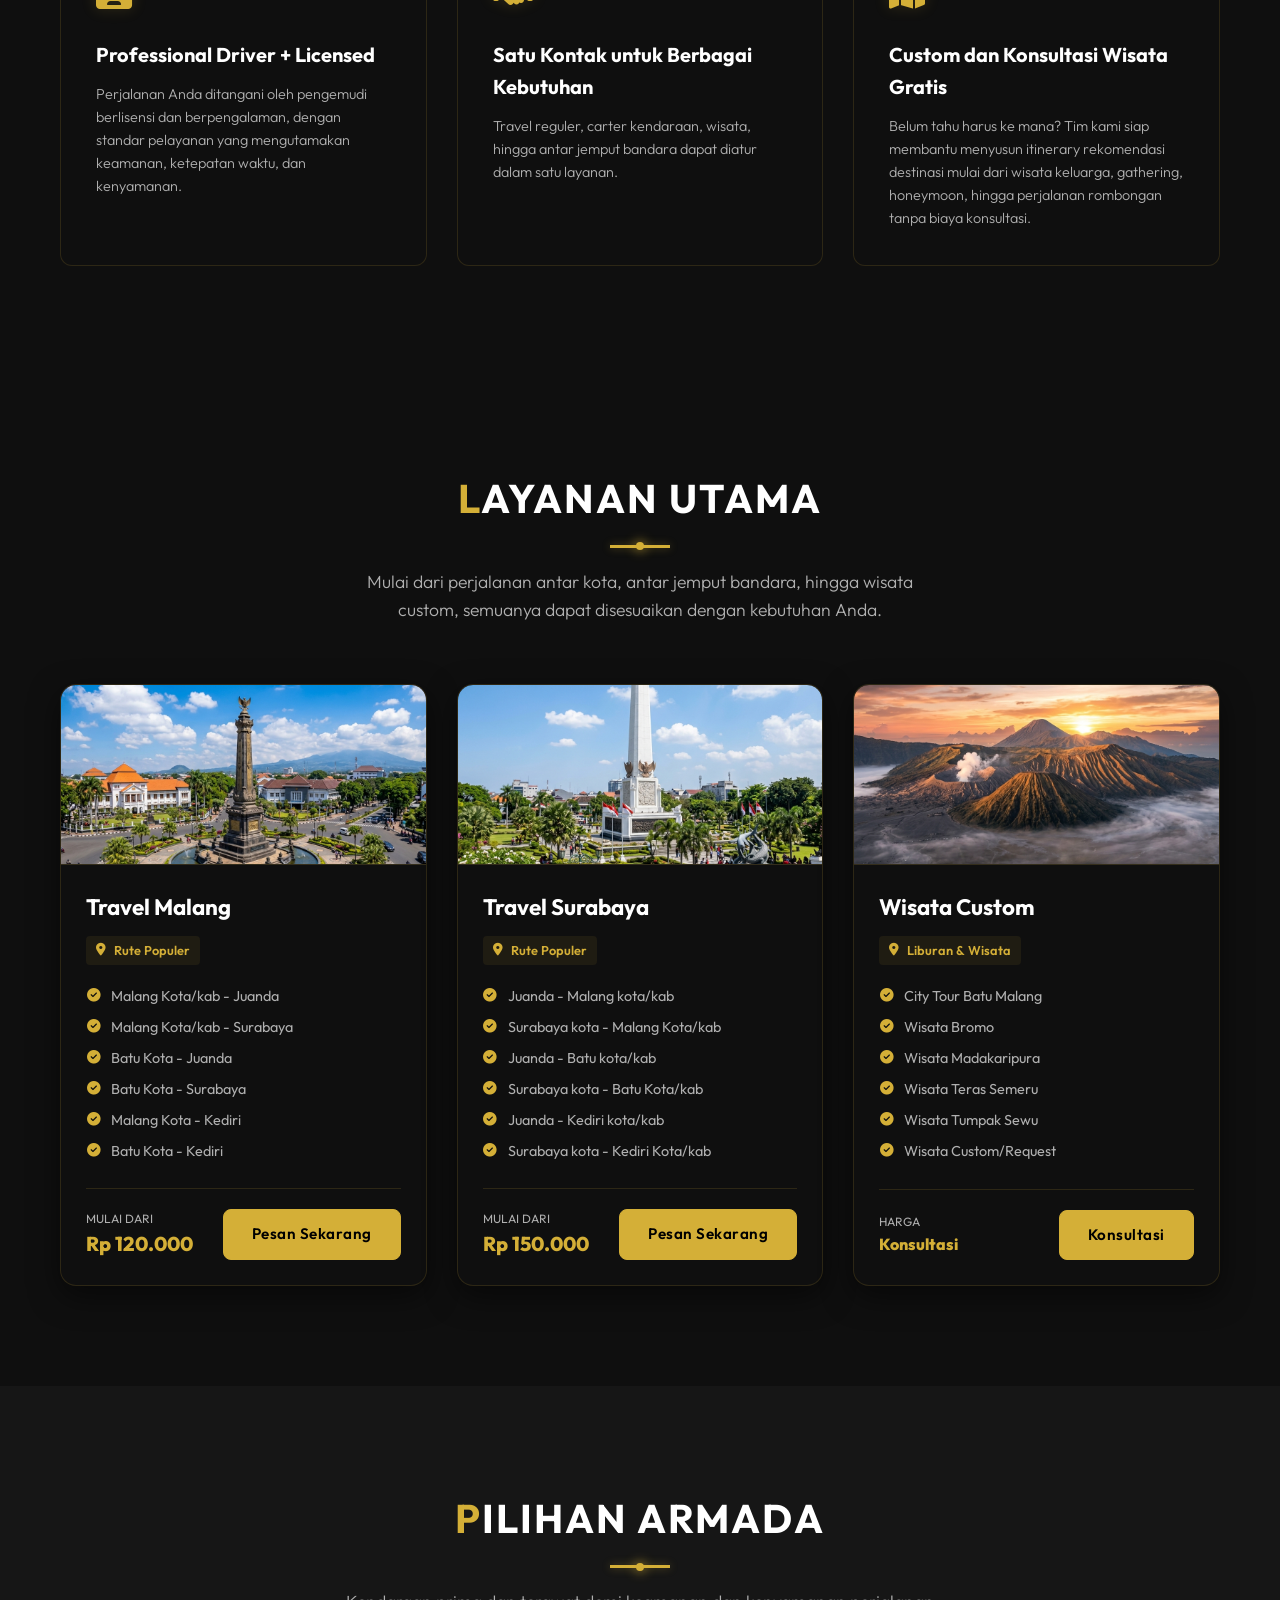
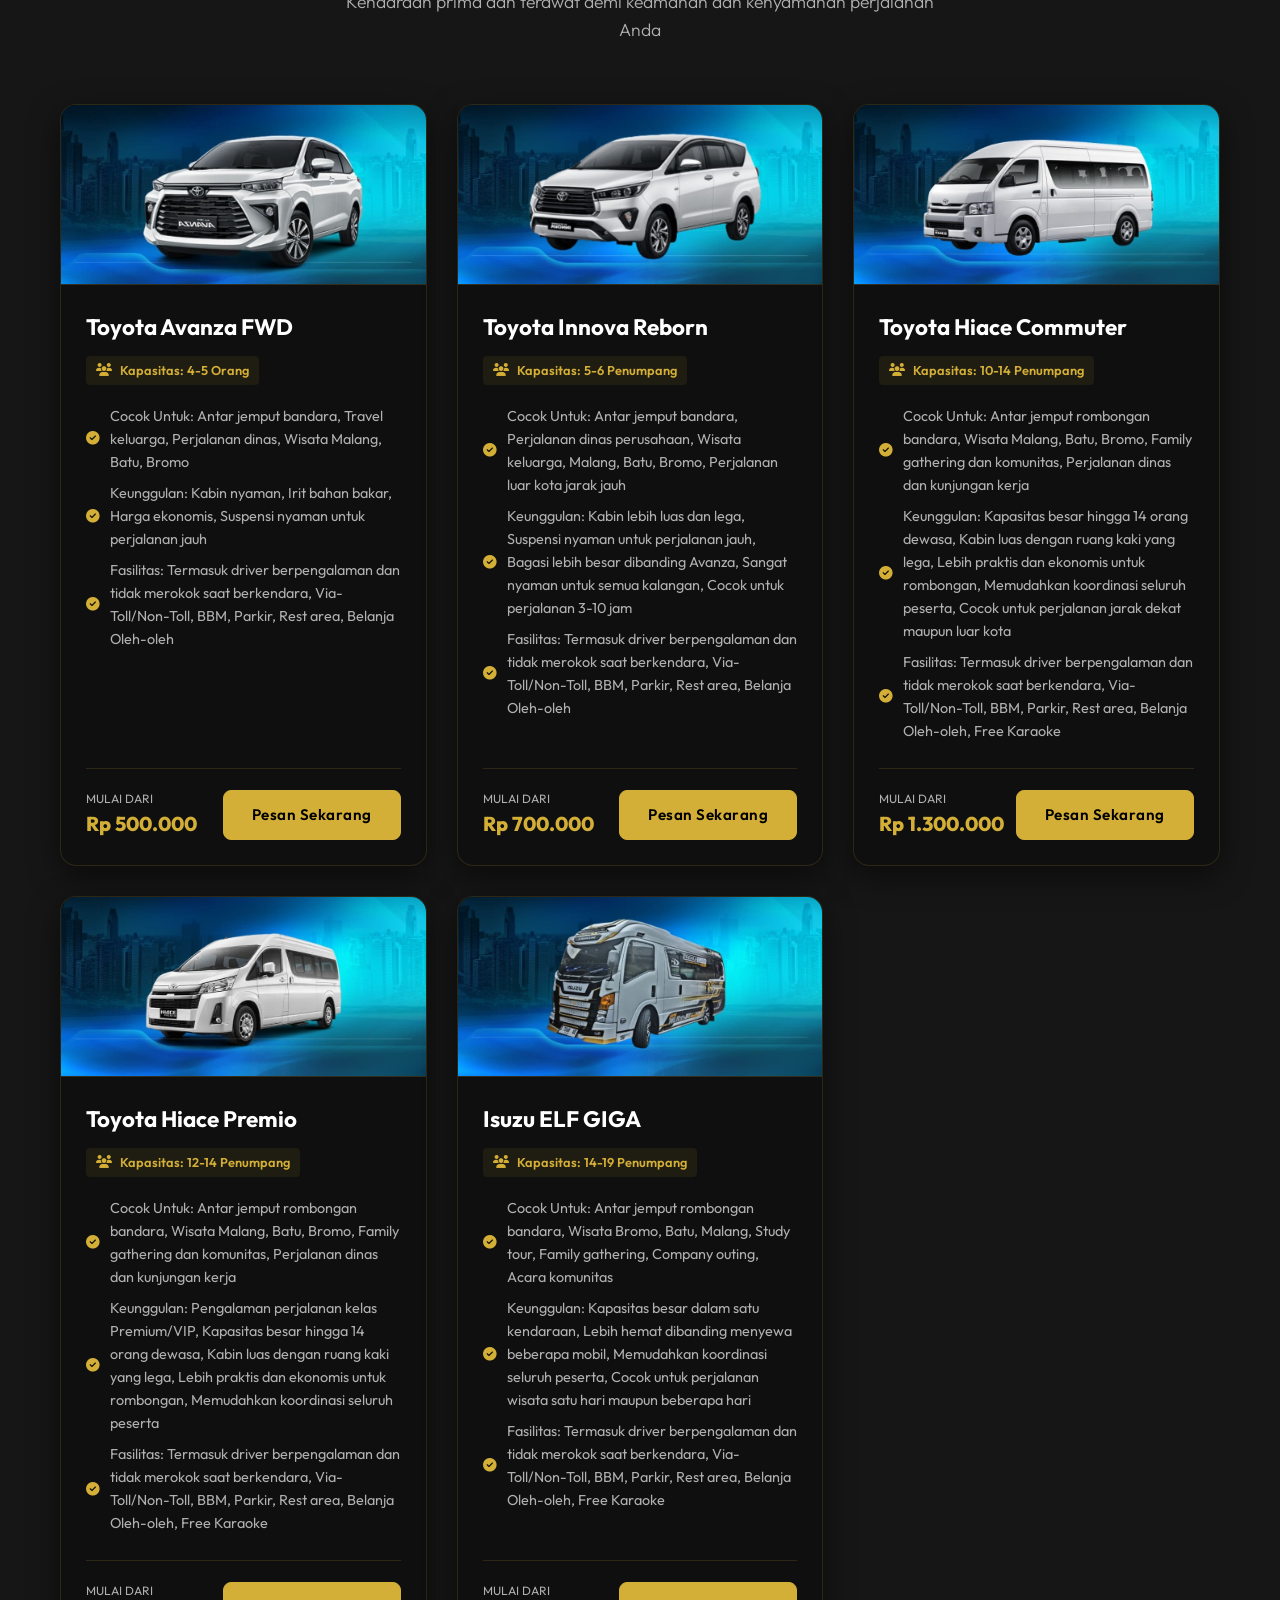
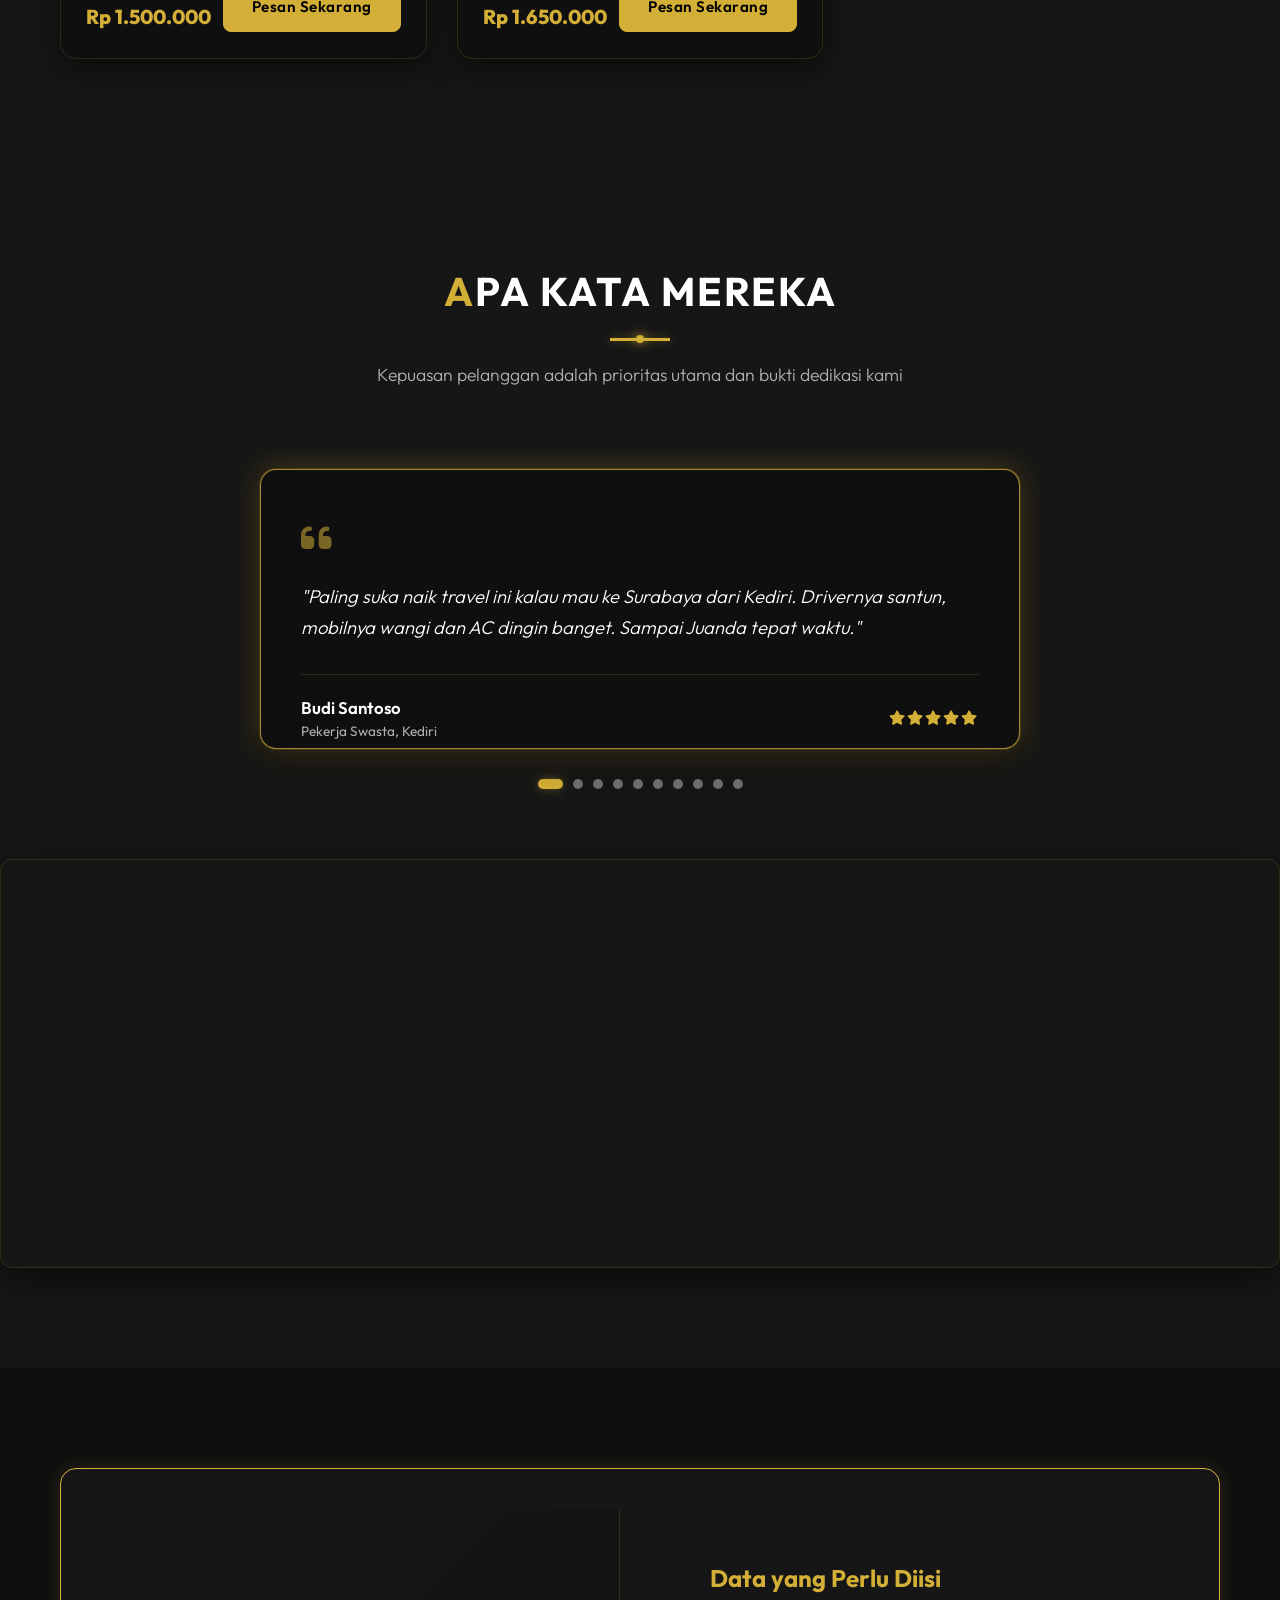
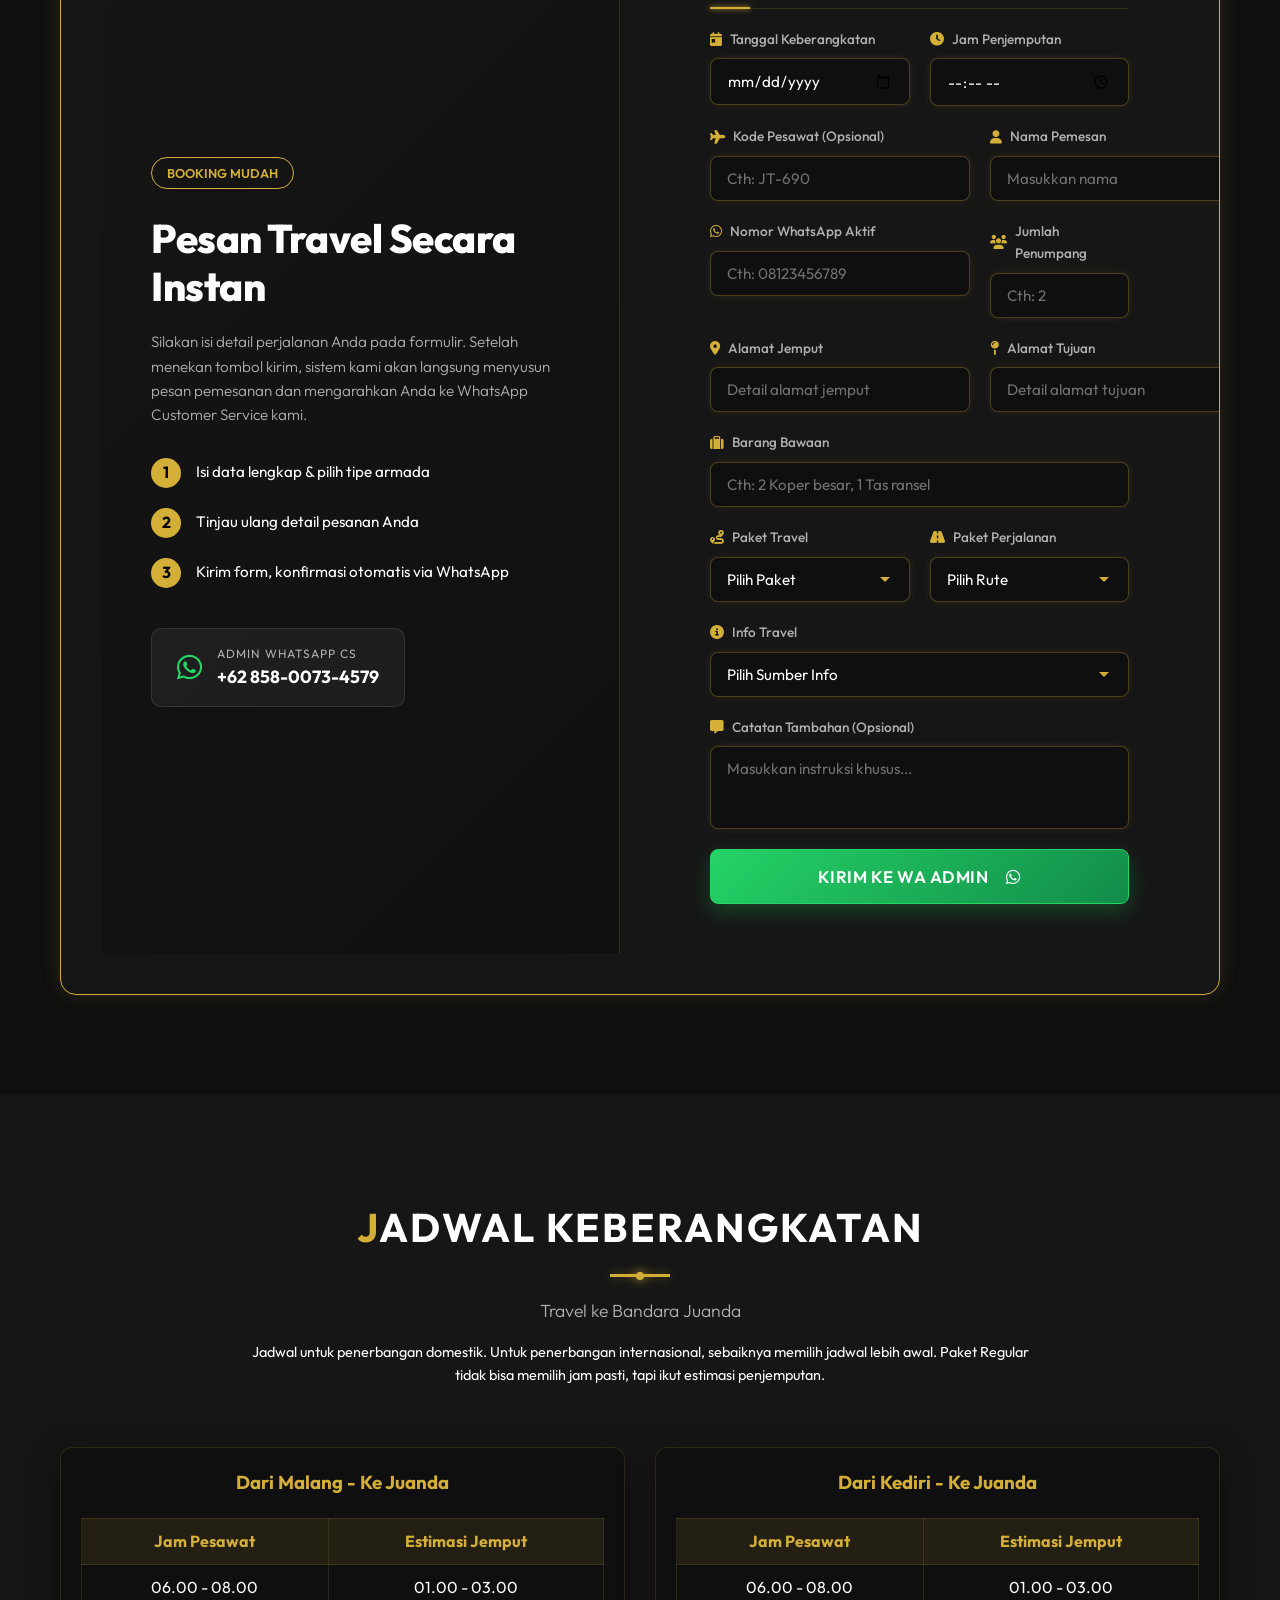
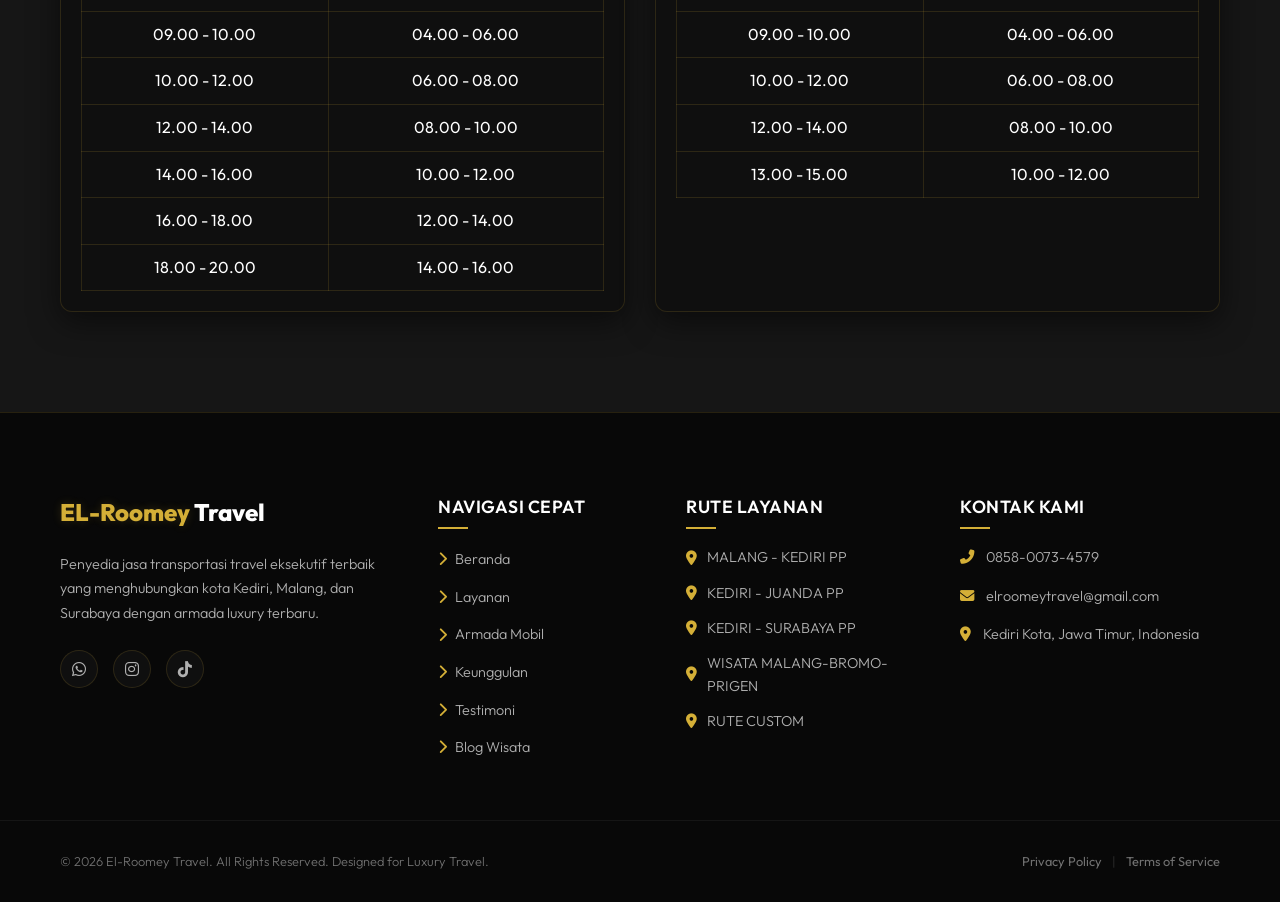
==== commit 6fefd0b2: "Update index.html" ====
--- a/index.html
+++ b/index.html
@@ -91,6 +91,7 @@
                             <option value="Surabaya Kota">Surabaya Kota</option>
                             <option value="Bandara Juanda">Bandara Juanda</option>
                             <option value="Kediri Kota">Kediri Kota</option>
+                            <option value="Pasuruan pandaan">Pasuruan Pandaan</option>
                         </select>
                     </div>
                     <div class="quick-field">
@@ -102,6 +103,7 @@
                             <option value="Batu Kota">Batu Kota</option>
                             <option value="Bandara Juanda">Bandara Juanda</option>
                             <option value="Kediri Kota">Kediri Kota</option>
+                            <option value="Pasuruan pandaan">Pasuruan Pandaan</option>
                         </select>
                     </div>
                     <div class="quick-field">
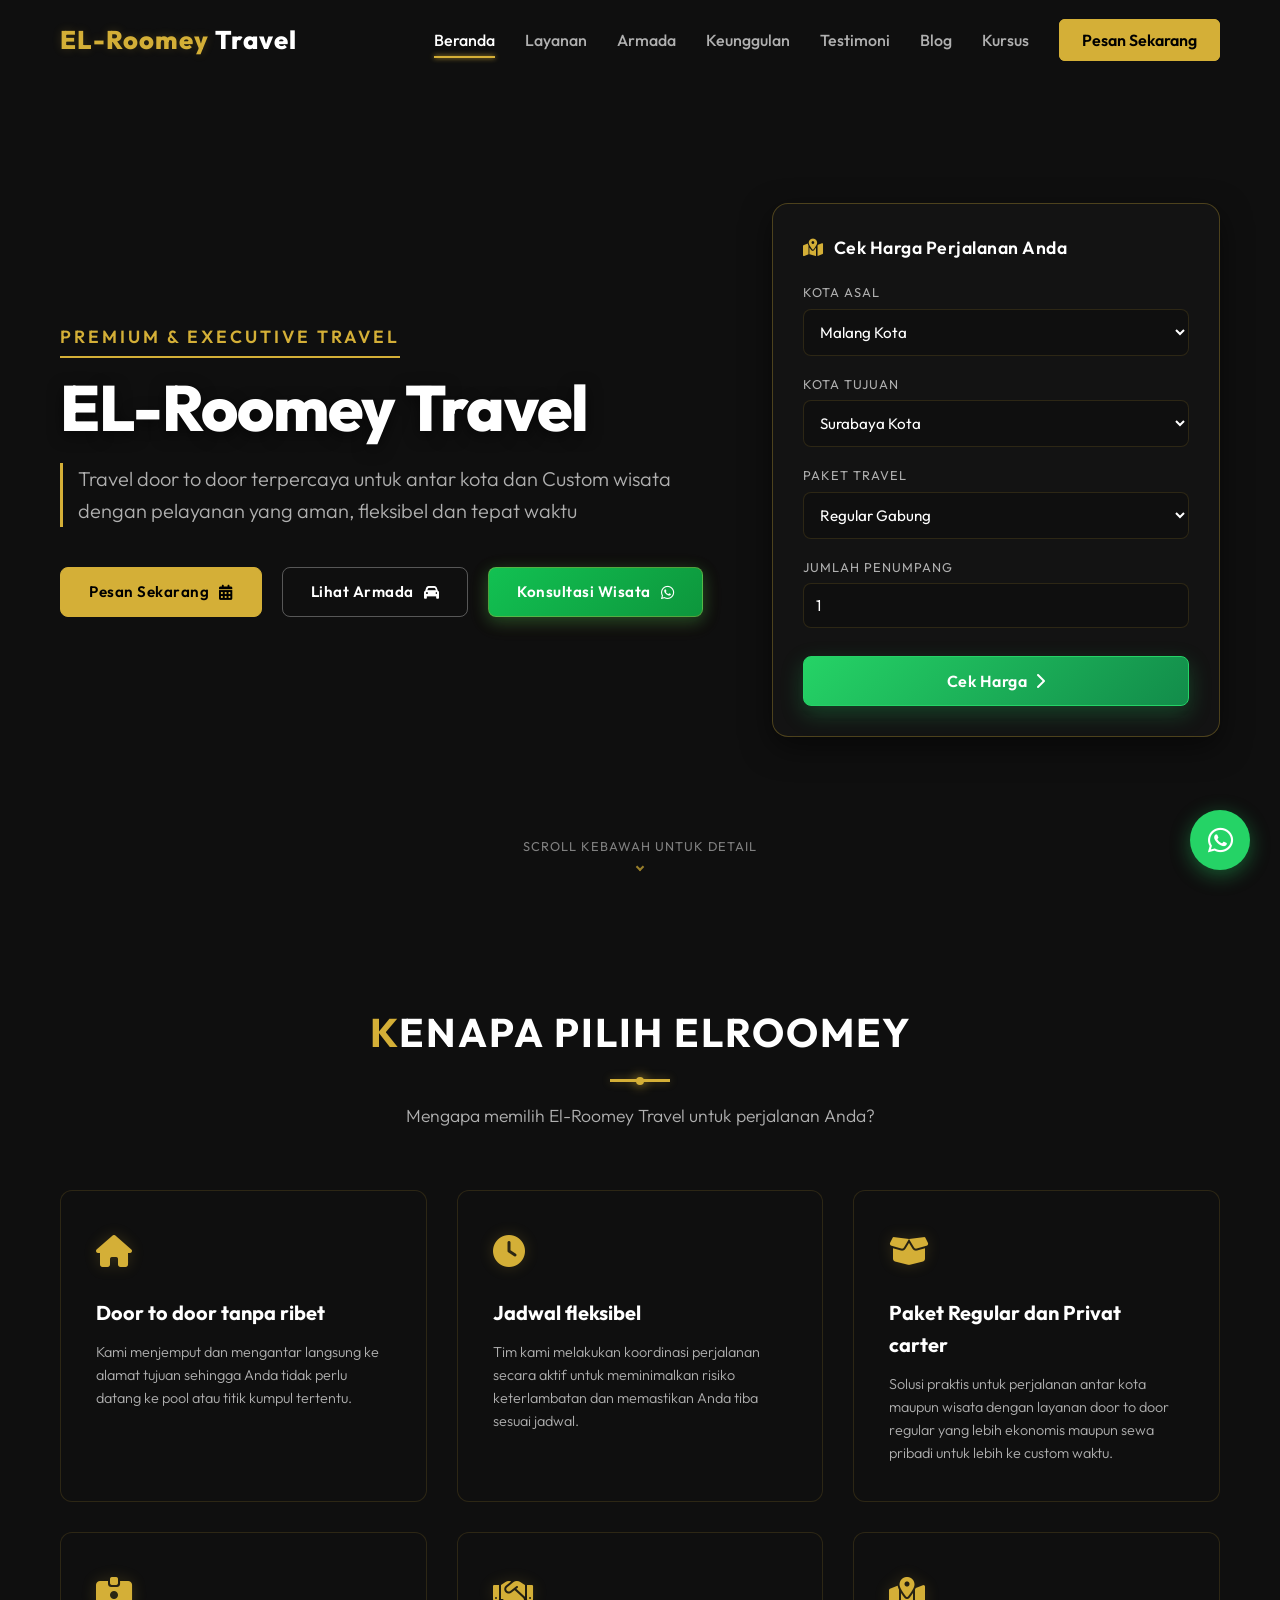
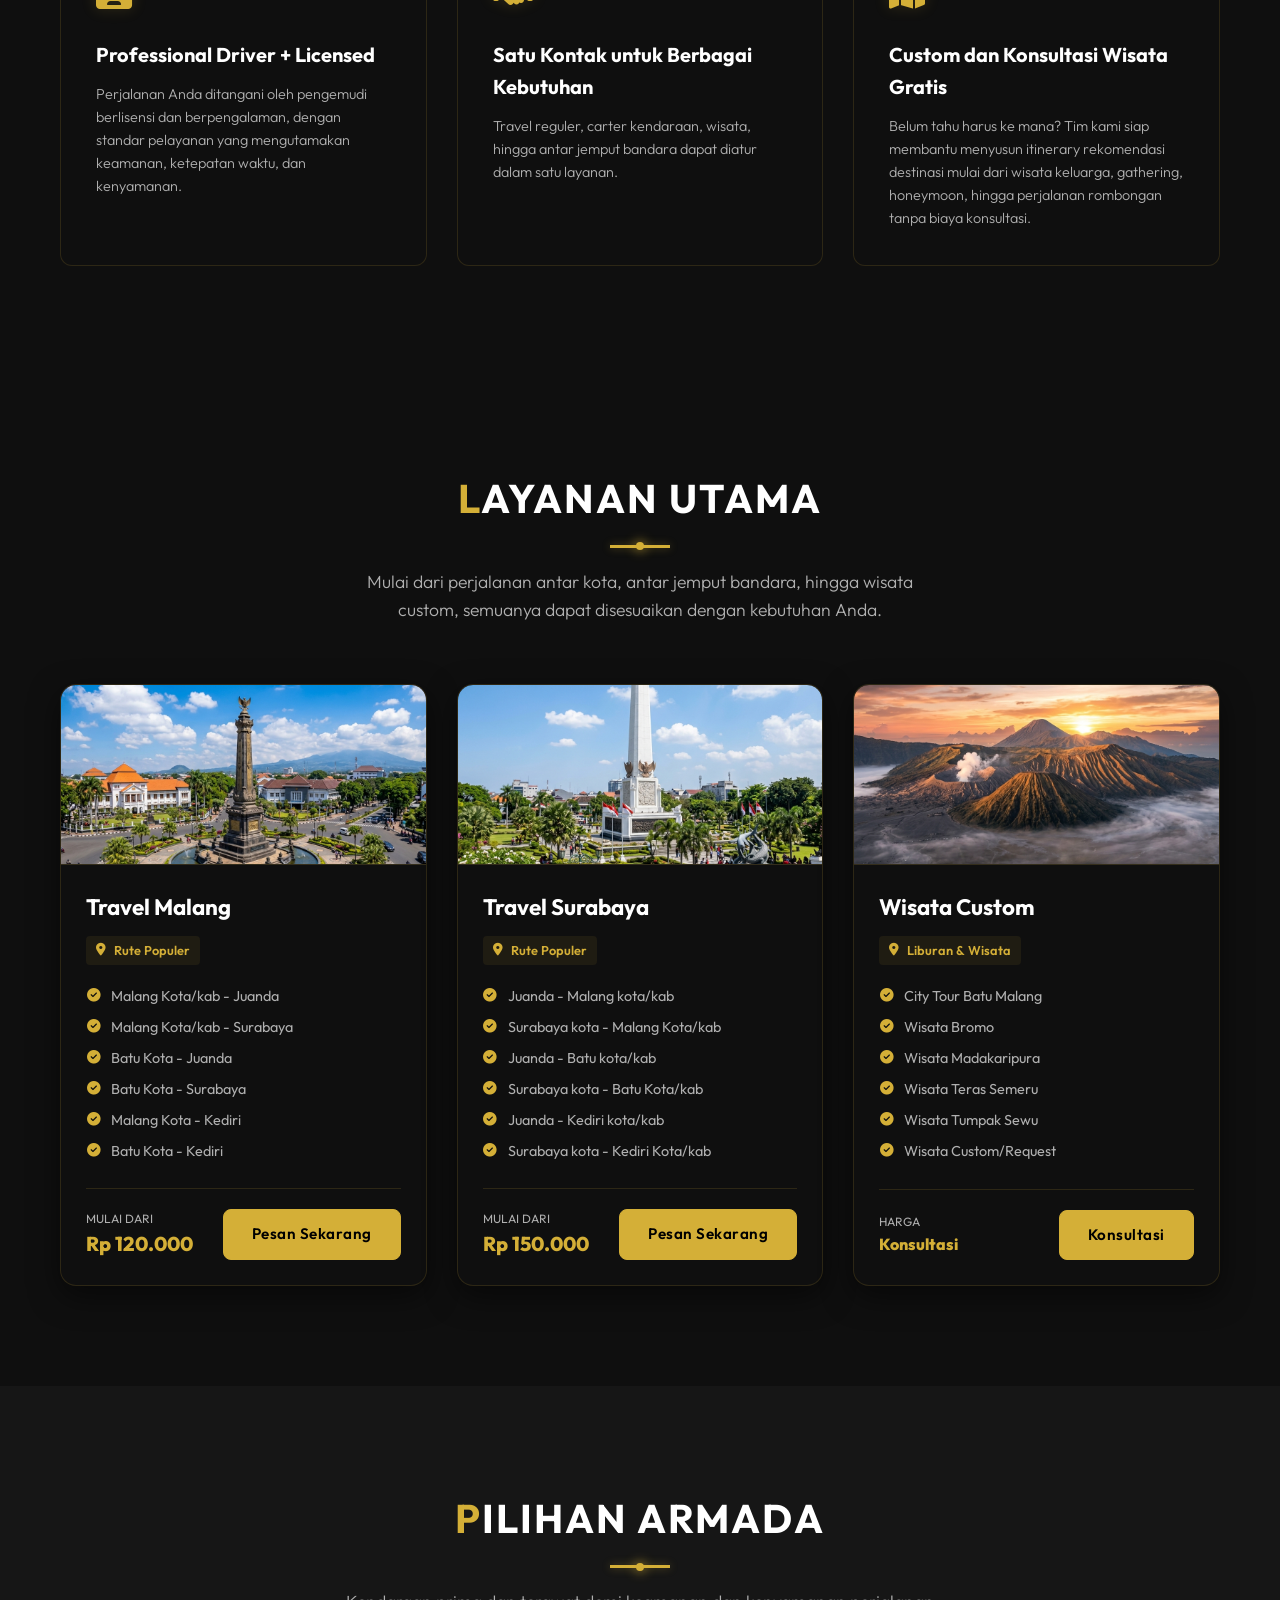
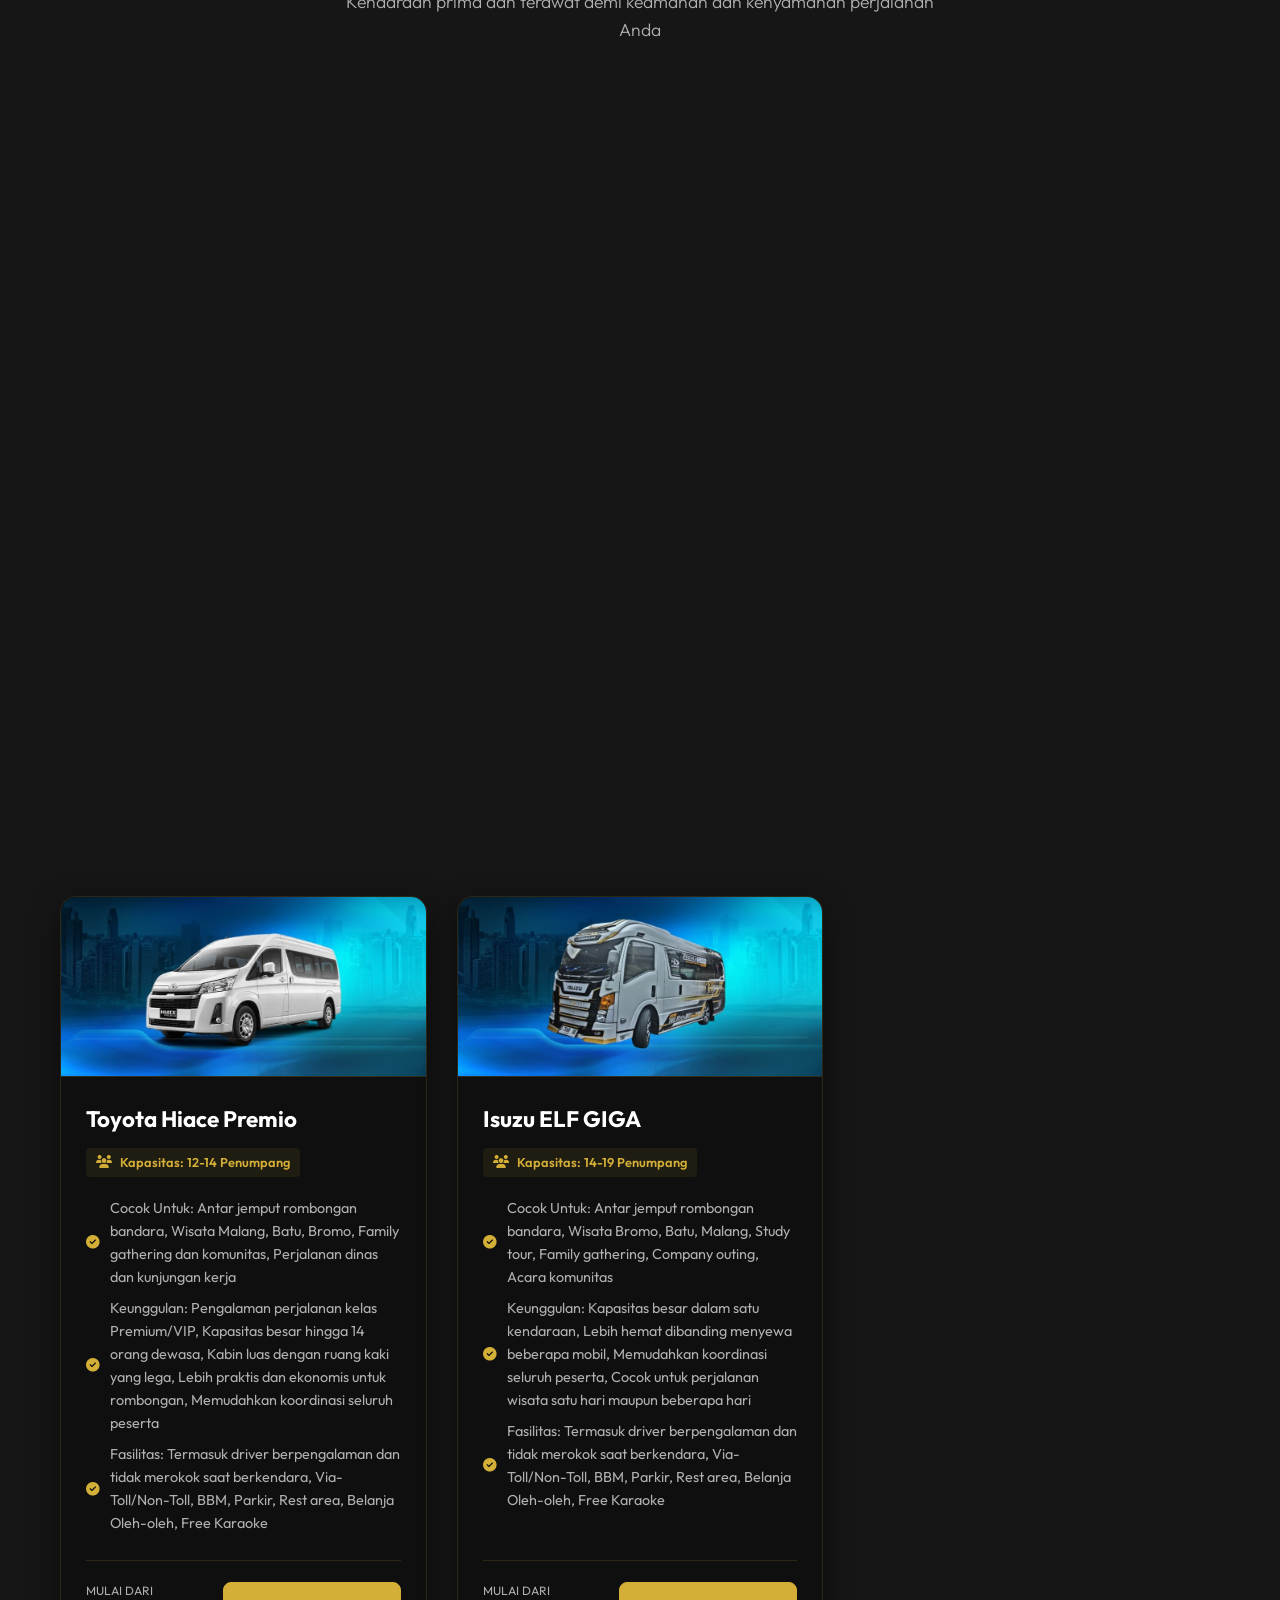
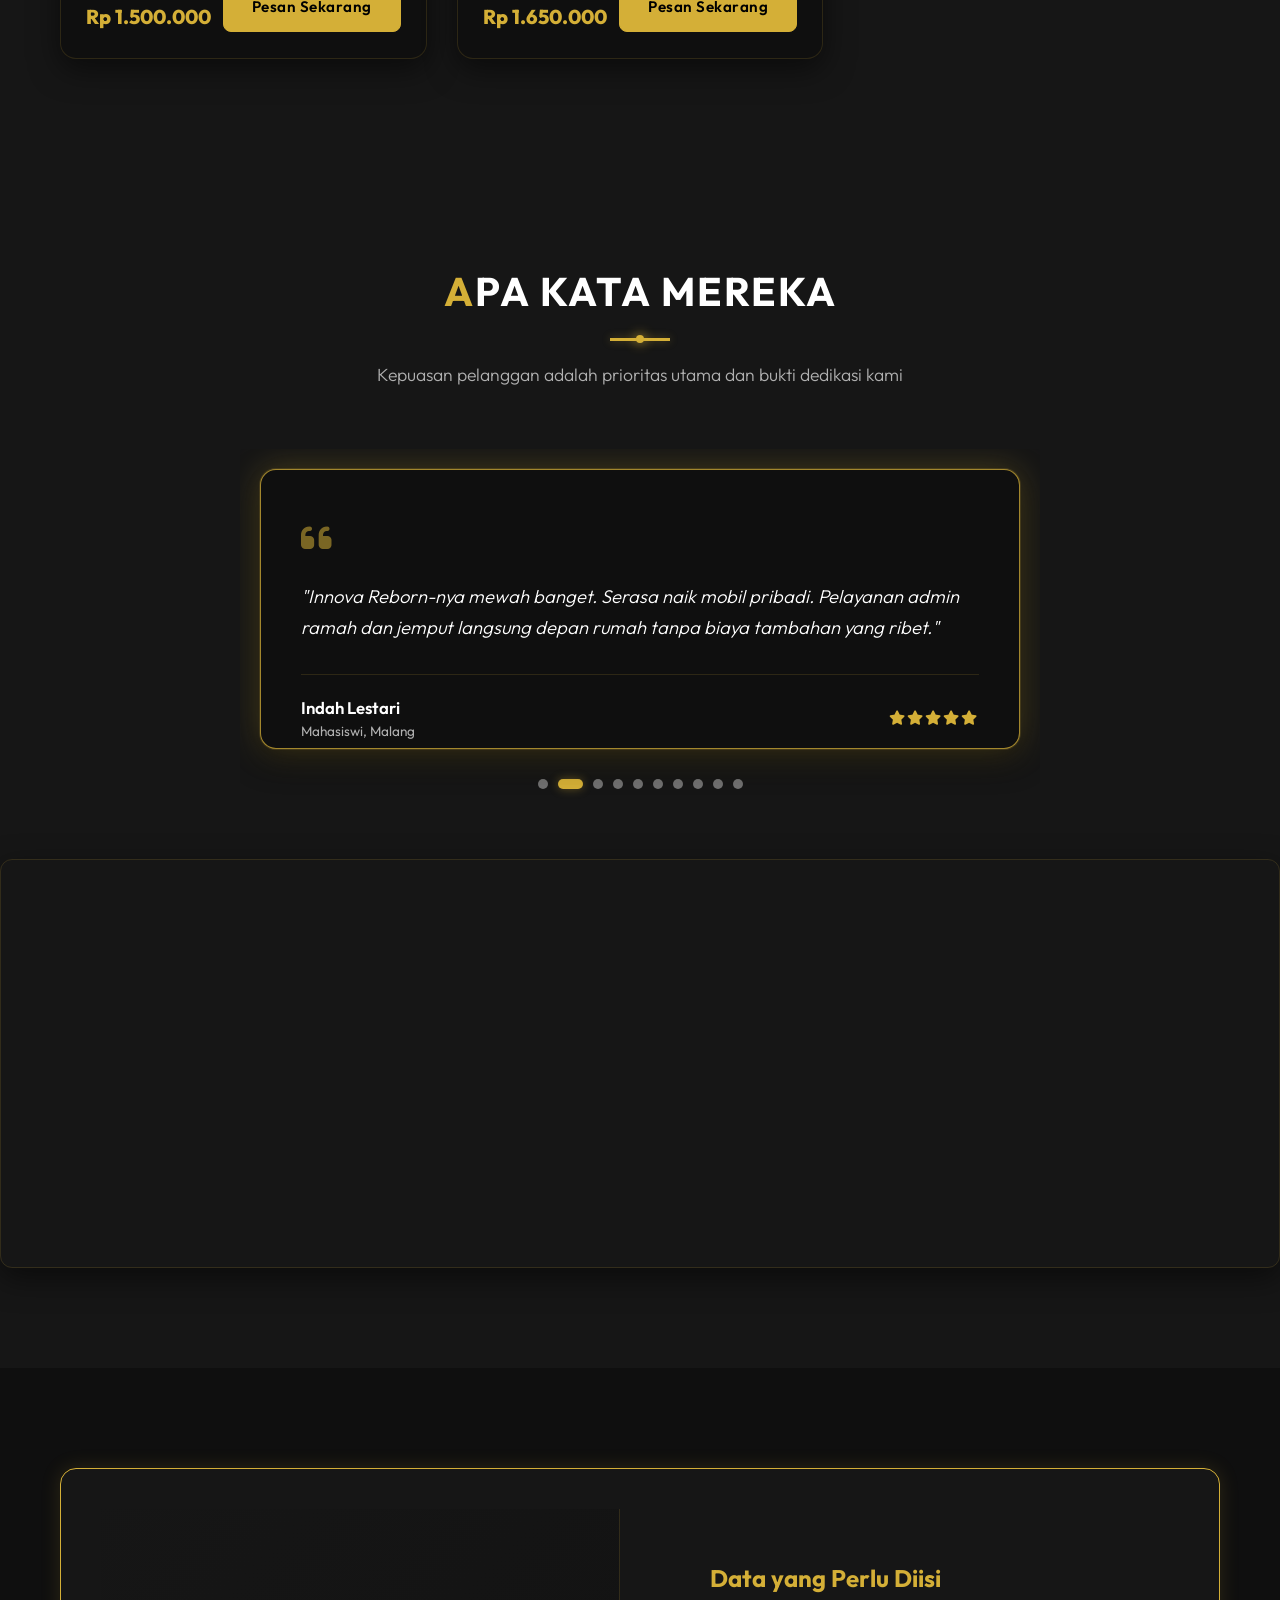
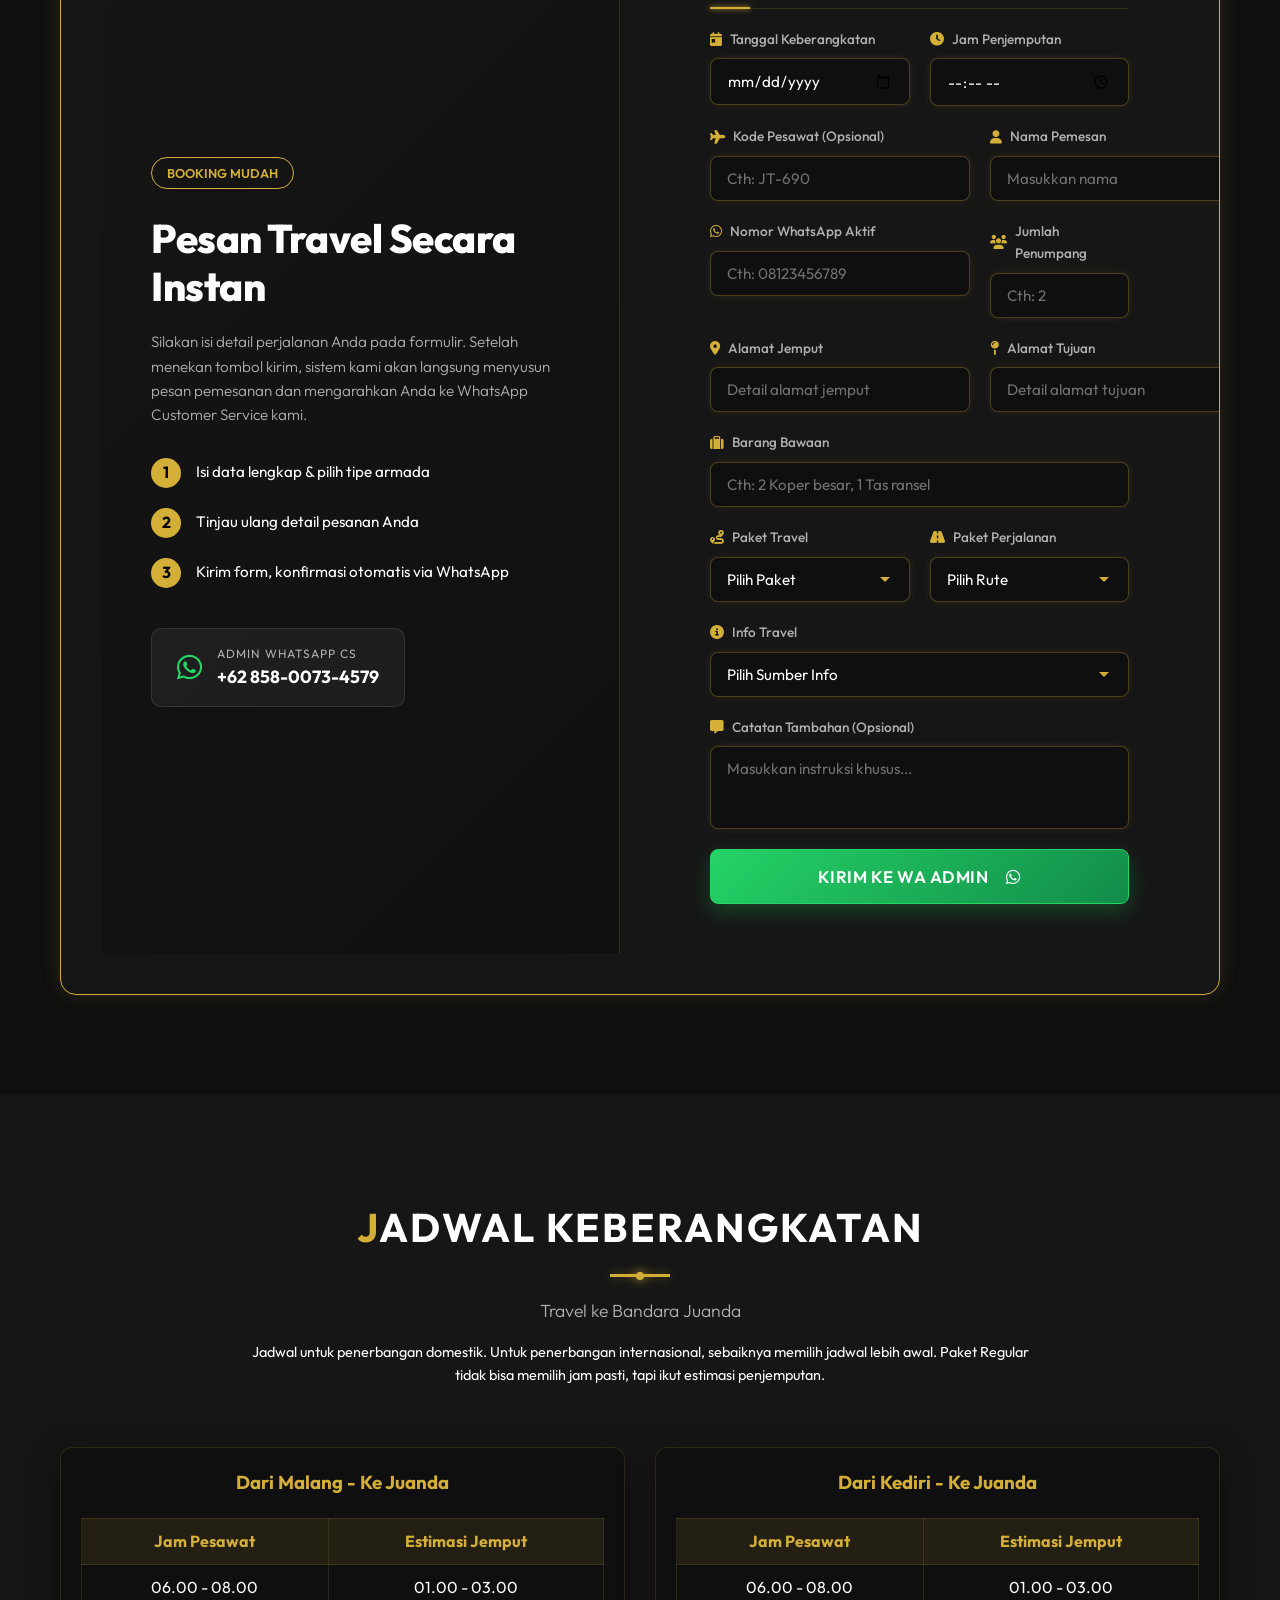
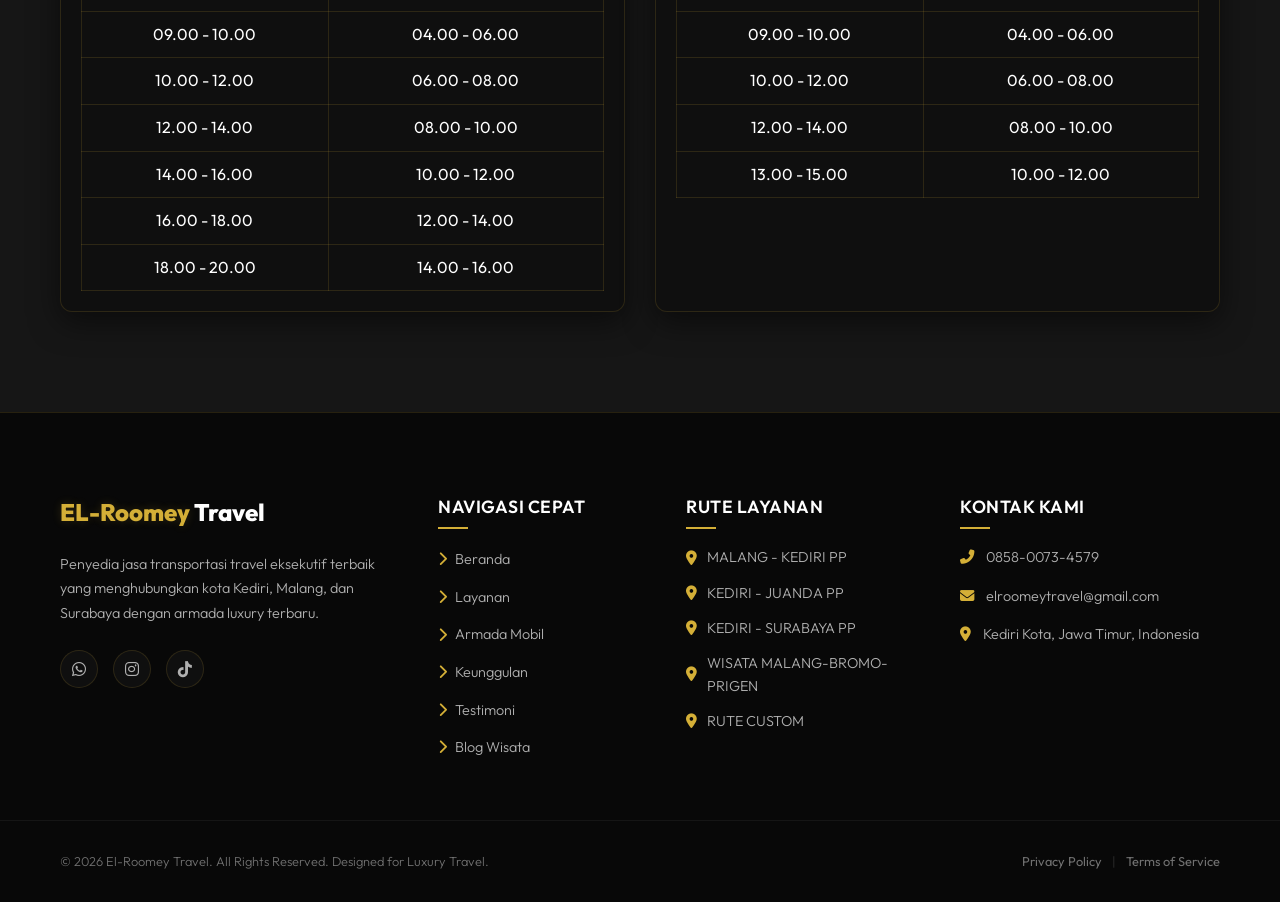
==== commit 643be0a2: "Update latest files" ====
--- a/index.html
+++ b/index.html
@@ -91,7 +91,7 @@
                             <option value="Surabaya Kota">Surabaya Kota</option>
                             <option value="Bandara Juanda">Bandara Juanda</option>
                             <option value="Kediri Kota">Kediri Kota</option>
-                            <option value="Pasuruan pandaan">Pasuruan Pandaan</option>
+                            <option value="Pasuruan Pandaan">Pasuruan Pandaan</option>
                         </select>
                     </div>
                     <div class="quick-field">
